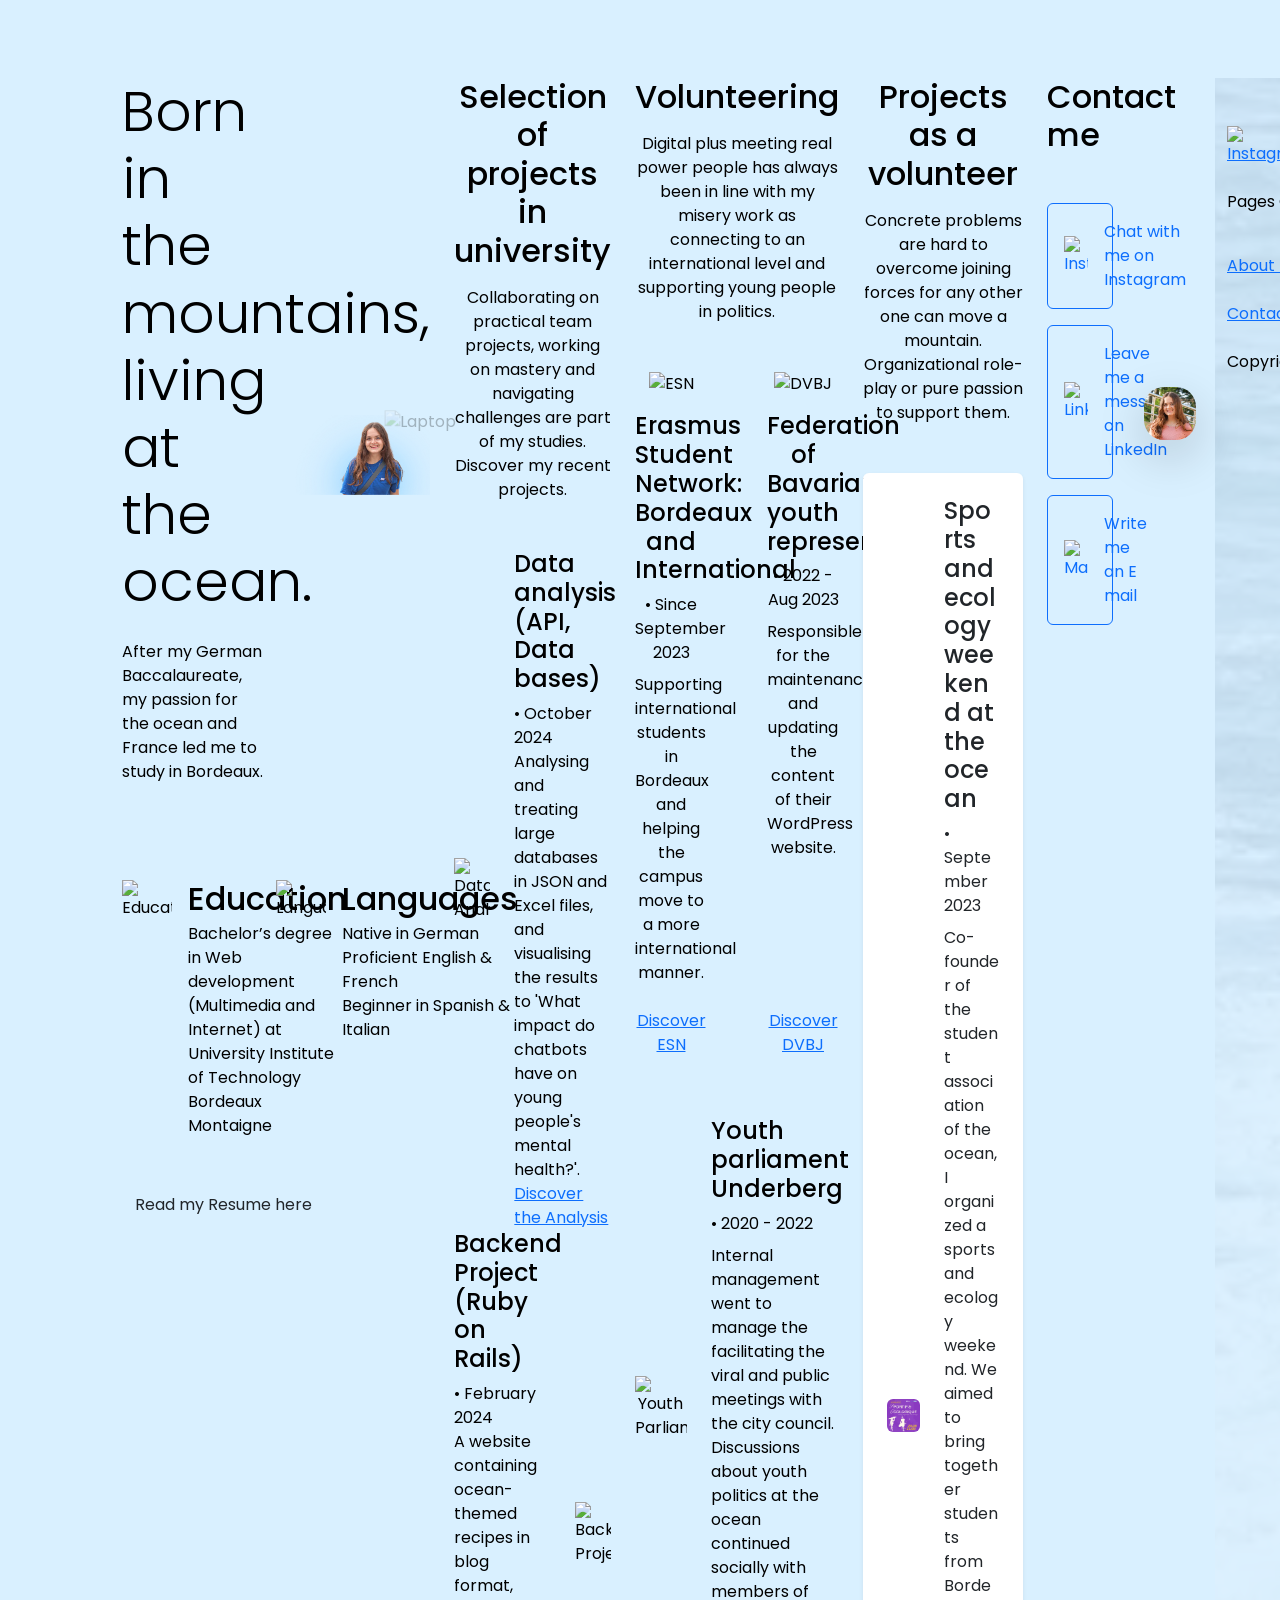
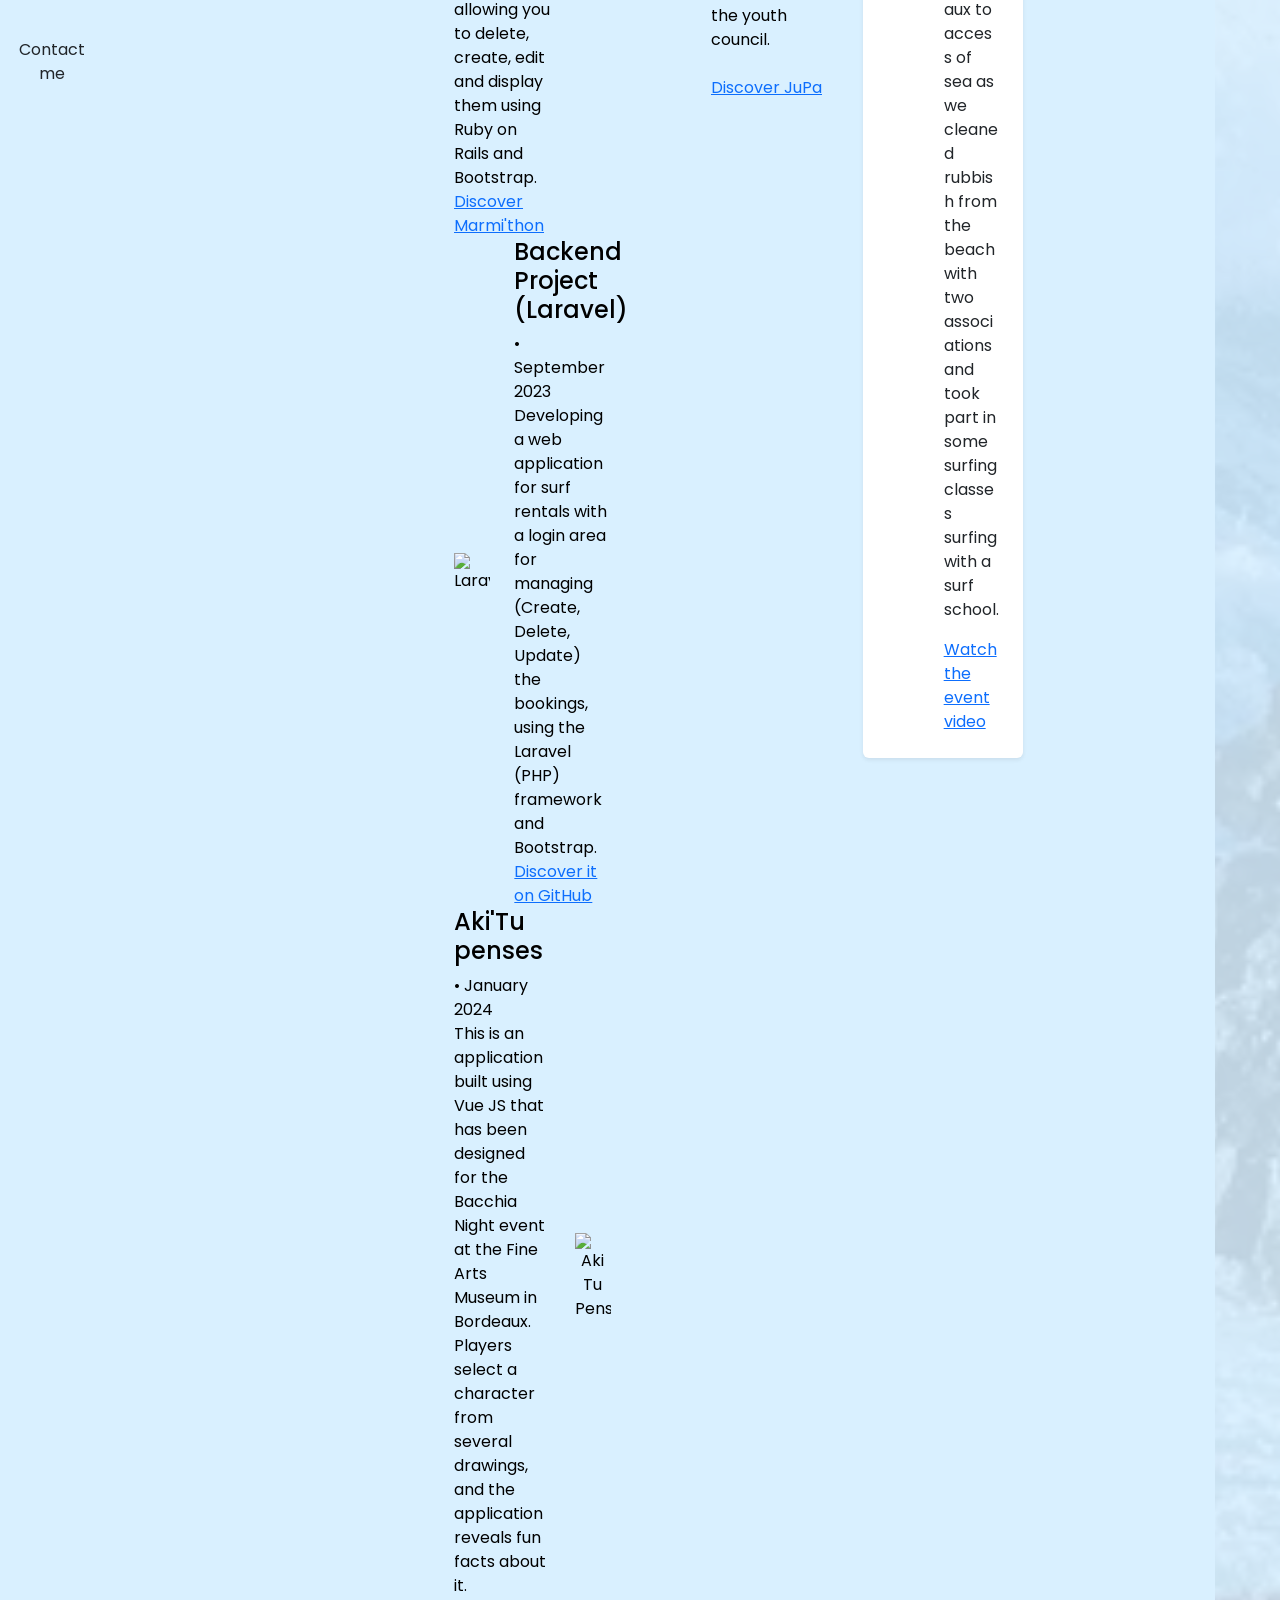
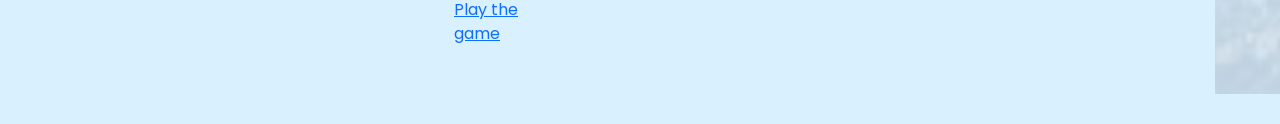
==== index.html @ 7cbd3955 "compressing images" ====
<!DOCTYPE html>
<html lang="en">

<head>
    <meta charset="UTF-8">
    <meta name="viewport" content="width=device-width, initial-scale=1.0">
    <title>Linda Elbs - Portfolio</title>
    <link href="https://fonts.googleapis.com/css2?family=Poppins:wght@300;400;500;600;700&display=swap"
        rel="stylesheet">
    <link href="https://cdn.jsdelivr.net/npm/bootstrap@5.3.3/dist/css/bootstrap.min.css" rel="stylesheet"
        integrity="sha384-QWTKZyjpPEjISv5WaRU9OFeRpok6YctnYmDr5pNlyT2bRjXh0JMhjY6hW+ALEwIH" crossorigin="anonymous">
    <link rel="stylesheet" href="style.css">
</head>

<body>
    <nav class="navbar navbar-expand-lg sticky-top">
        <div class="container navbar-framed">
            <a class="navbar-brand" href="#">
                <img src="img/logo.svg">
            </a>
            <button class="navbar-toggler" type="button" data-bs-toggle="collapse" data-bs-target="#navbarNav"
                aria-controls="navbarNav" aria-expanded="false" aria-label="Toggle navigation">
                <span class="navbar-toggler-icon"></span>
            </button>
            <div class="collapse navbar-collapse justify-content-center" id="navbarNav">
                <ul class="navbar-nav gap-4">
                    <li class="nav-item">
                        <a class="nav-link active" aria-current="page" href="#">Home</a>
                    </li>
                    <li class="nav-item">
                        <a class="nav-link" href="#about">About me</a>
                    </li>
                    <li class="nav-item">
                        <a class="nav-link" href="#projects">My Projects</a>
                    </li>
                </ul>
            </div>
            <div class="d-none d-lg-block">
                <a href="#contact" class="btn">Contact me</a>
            </div>
        </div>
    </nav>

    <main>
        <section id="about" class="hero-section py-5">
            <div class="container">
                <div class="row align-items-center">
                    <div class="col-lg-6">
                        <h1 class="display-4 mb-4">Born in the mountains,<br>living at the ocean.</h1>
                        <p class="mb-5">
                            After my German Baccalaureate, my passion for the ocean and France led me to study in Bordeaux.
                        </p>

                    </div>

                    <!-- Right Column: Images -->
                    <div class="col-lg-6 position-relative text-center">
                        <div class="image-stack mt-5 mt-lg-0">
                            <img src="img/laptop.webp" class="img-fluid position-absolute top-0 end-0 opacity-25"
                                style="z-index: -1; transform: translate(20%, -20%);" alt="Laptop">
                            <img src="img/portrait1.webp" class="img-fluid" alt="Linda Elbs">
                        </div>
                    </div>

                    <div class="row mb-5 mt-5">
                        <div class="col-md-6 mb-4 mb-md-0">
                            <div class="d-flex align-items-start gap-3">
                                <img src="img/education.svg" alt="Education" width="50">
                                <div>
                                    <h2 class="mb-1">Education</h2>
                                    <p class="mb-0">Bachelor’s degree in Web development (Multimedia and Internet)
                                        at University Institute of Technology Bordeaux Montaigne</p>
                                </div>
                            </div>
                        </div>
                        <div class="col-md-6">
                            <div class="d-flex align-items-start gap-3">
                                <img src="img/languages.svg" alt="Languages" width="50">
                                <div>
                                    <h2 class="mb-1">Languages</h2>
                                    <p class="mb-0">Native in German<br>Proficient English & French<br>Beginner in
                                        Spanish & Italian</p>
                                </div>
                            </div>
                        </div>
                        <div class="mt-5">
                            <a href="Linda Elbs Cv.pdf" class="btn">Read my Resume here</a>
                        </div>
                    </div>

                </div>
        </section>
    </main>

    <section id="projects" class="py-5">
        <div class="container">
            <div class="text-center mb-5">
                <h2 class="mb-3">Selection of projects in university</h2>
                <p class=" mx-auto" style="max-width: 700px;">
                    Collaborating on practical team projects, working on mastery and navigating challenges are part of
                    my studies. Discover my recent projects.
                </p>
            </div>

            <div class="d-flex flex-column gap-60">
                <div class="project-card">
                    <div class="row align-items-center">
                        <div class="col-md-4 text-center">
                            <img src="img/placeholder-img.svg" alt="Data Analysis" class="img-fluid">
                        </div>
                        <div class="col-md-8">
                            <div class="content-gap-30">
                                <div>
                                    <h4>Data analysis (API, Data bases)</h4>
                                    <p class="mb-0">• October 2024</p>
                                </div>
                                <p class="mb-0">
                                    Analysing and treating large databases
                                    in JSON and Excel files, and visualising the
                                    results to 'What impact do chatbots have on young people's mental health?'.
                                </p>
                                <a href="https://lindaocn.github.io/mentalhealthandai/" class="btn-link">Discover the
                                    Analysis</a>
                            </div>
                        </div>
                    </div>
                </div>

                <div class="project-card">
                    <div class="row align-items-center flex-row-reverse">
                        <div class="col-md-4 text-center">
                            <img src="img/placeholder-img.svg" alt="Backend Project" class="img-fluid">
                        </div>
                        <div class="col-md-8">
                            <div class="content-gap-30">
                                <div>
                                    <h4>Backend Project (Ruby on Rails)</h4>
                                    <p class="mb-0">• February 2024</p>
                                </div>
                                <p class="mb-0">
                                    A website containing ocean-themed recipes in blog format, allowing you to delete,
                                    create, edit and display them using Ruby on Rails and Bootstrap.
                                </p>
                                <a href="https://waveyrecipes.osc-fr1.scalingo.io/" class="btn-link">Discover
                                    Marmi'thon</a>
                            </div>
                        </div>
                    </div>
                </div>

                <div class="project-card">
                    <div class="row align-items-center">
                        <div class="col-md-4 text-center">
                            <img src="img/placeholder-img.svg" alt="Laravel" class="img-fluid">
                        </div>
                        <div class="col-md-8">
                            <div class="content-gap-30">
                                <div>
                                    <h4>Backend Project (Laravel)</h4>
                                    <p class="mb-0">• September 2023</p>
                                </div>
                                <p class="mb-0">
                                    Developing a web application for surf rentals with a login area for
                                    managing (Create, Delete, Update) the bookings, using the Laravel (PHP)
                                    framework and Bootstrap.
                                </p>
                                <a href="https://github.com/lindaocn/oceanside" class="btn-link">Discover it on
                                    GitHub</a>
                            </div>
                        </div>
                    </div>
                </div>

                <div class="project-card">
                    <div class="row align-items-center flex-row-reverse">
                        <div class="col-md-4 text-center">
                            <img src="img/aki-logo.svg" alt="Aki Tu Penses" class="img-fluid">
                        </div>
                        <div class="col-md-8">
                            <div class="content-gap-30">
                                <div>
                                    <h4>Aki'Tu penses</h4>
                                    <p class="mb-0">• January 2024</p>
                                </div>
                                <p class="mb-0">
                                    This is an application built using Vue JS that has been designed for
                                    the Bacchia Night event at the Fine Arts Museum in Bordeaux.
                                    Players select a character from several drawings, and the application
                                    reveals fun facts about it.
                                </p>
                                <a href="https://aki-tu-penses.netlify.app/" class="btn-link">Play the game</a>
                            </div>
                        </div>
                    </div>
                </div>

            </div>
        </div>
    </section>

    <section id="volunteering" class="py-5">
        <div class="container">
            <div class="text-center mb-5">
                <h2 class="mb-3">Volunteering</h2>
                <p class=" mx-auto" style="max-width: 700px;">
                    Digital plus meeting real power people has always been in line with my misery work as connecting to
                    an international level and supporting young people in politics.
                </p>
            </div>

            <div class="row" style="--bs-gutter-x: 3.75rem; --bs-gutter-y: 3.75rem;">
                <div class="col-md-6">
                    <div class="project-card h-100 text-center d-flex flex-column">
                        <img src="img/esn-logo.webp" alt="ESN" class="img-fluid mx-auto mb-3" style="max-height: 80px;">
                        <h4 class="mb-2">Erasmus Student Network: Bordeaux and International</h4>
                        <p class="  mb-2">• Since September 2023</p>
                        <p class="mb-4">Supporting international students in Bordeaux and helping the campus move to a
                            more international manner.</p>
                        <div class="mt-auto">
                            <a href="#" class="btn-link">Discover ESN</a>
                        </div>
                    </div>
                </div>

                <div class="col-md-6">
                    <div class="project-card h-100 text-center d-flex flex-column">
                        <img src="img/dvbj-logo.webp" alt="DVBJ" class="img-fluid mx-auto mb-3"
                            style="max-height: 80px;">
                        <h4 class="mb-2">Federation of Bavarian youth representatives</h4>
                        <p class="  mb-2">• 2022 - Aug 2023</p>
                        <p class="mb-4">Responsible for the maintenance and updating the content of their WordPress
                            website.</p>
                        <div class="mt-auto">
                            <a href="#" class="btn-link">Discover DVBJ</a>
                        </div>
                    </div>
                </div>

                <div class="col-12">
                    <div class="project-card">
                        <div class="row align-items-center">
                            <div class="col-md-4 text-center">
                                <img src="img/jupa-logo.webp" alt="Youth Parliament"
                                    class="img-fluid mx-auto mb-3 mb-md-0" style="max-height: 140px;">
                                <!-- Increased max-height slightly for better fit in big card -->
                            </div>
                            <div class="col-md-8">
                                <h4 class="mb-2">Youth parliament Underberg</h4>
                                <p class="  mb-2">• 2020 - 2022</p>
                                <p class="mb-4">Internal management went to manage the facilitating the viral and public
                                    meetings with the city council. Discussions about youth politics at the ocean
                                    continued
                                    socially with members of the youth council.</p>
                                <div>
                                    <a href="#" class="btn-link">Discover JuPa</a>
                                </div>
                            </div>
                        </div>
                    </div>
                </div>
            </div>
        </div>
    </section>

    <section class="py-5">
        <div class="container">
            <div class="text-center mb-5">
                <h2 class="mb-3">Projects as a volunteer</h2>
                <p class=" mx-auto" style="max-width: 700px;">
                    Concrete problems are hard to overcome joining forces for any other one can move a mountain.
                    Organizational role-play or pure passion to support them.
                </p>
            </div>

            <div class="card border-0 shadow-sm p-4 rounded-custom bg-white">
                <div class="row align-items-center">
                    <div class="col-md-5 text-center">
                        <img src="img/sportsecowe.webp" alt="Sportif & Ecologique" class="img-fluid rounded"
                            style="max-height: 300px;">
                    </div>
                    <div class="col-md-7">
                        <h4>Sports and ecology weekend at the ocean</h4>
                        <p class="  mb-2">• September 2023</p>
                        <p class="mb-3">
                            Co-founder of the student association of the ocean, I organized a sports and ecology
                            weekend. We aimed to bring together students from Bordeaux to access of sea as we cleaned
                            rubbish from the beach with two associations and took part in some surfing classes surfing
                            with a surf school.
                        </p>
                        <a href="#" class="btn-link">Watch the event video</a>
                    </div>
                </div>
            </div>
        </div>
    </section>

    <section id="contact" class="py-5">
        <div class="container">
            <h2 class="mb-5 text-center text-md-start">Contact me</h2>
            <div class="row align-items-center">
                <div class="col-md-6 mb-5 mb-md-0">
                    <div class="d-flex flex-column gap-3">
                        <a href="https://www.instagram.com/lindaelbs.wvs/"
                            class="btn btn-outline-primary btn-custom d-flex align-items-center gap-3 text-start p-3 w-100">
                            <img src="img/instagram.svg" alt="Instagram" width="24">
                            <span>Chat with me on Instagram</span>
                        </a>
                        <a href="https://www.linkedin.com/in/lindaelbs/"
                            class="btn btn-outline-primary btn-custom d-flex align-items-center gap-3 text-start p-3 w-100">
                            <img src="img/linkedin.svg" alt="LinkedIn" width="24">
                            <span>Leave me a message on LinkedIn</span>
                        </a>
                        <a href="mailto:lindaelbs@gmail.com"
                            class="btn btn-outline-primary btn-custom d-flex align-items-center gap-3 text-start p-3 w-100"> 
                            <img src="img/mail.svg" alt="Mail" width="24">
                            <span>Write me an E mail</span>
                        </a>
                    </div>
                </div>
                <div class="col-md-6 text-center">
                    <img src="img/portrait2.webp" alt="Linda Elbs" class="img-fluid shadow-lg"
                        style="border-radius: 20px; max-width: 80%;">
                </div>
            </div>
        </div>
    </section>

    <footer class="pt-5 pb-3 position-relative mt-5">
        <div class="footer-bg"
            style="position: absolute; bottom: 0; left: 0; width: 100%; height: 100%; z-index: -1; overflow: hidden;">
            <img src="img/waves.webp" alt="Waves" style="width: 100%; height: 100%; object-fit: cover; opacity: 0.2;">
        </div>

        <div class="container position-relative z-1">
            <div class="row align-items-end">
                <div class="col-md-8">
                    <div class="d-flex gap-4 mb-4">
                        <a href="#"><img src="img/instagram.svg" alt="Instagram" width="30"></a>
                        <a href="#"><img src="img/linkedin.svg" alt="LinkedIn" width="30"></a>
                        <a href="#"><img src="img/mail.svg" alt="Website" width="30"></a> 
                        <a href="#"><img src="img/github.svg" alt="Github" width="30"></a>
                    </div>

                    <div class="d-flex flex-wrap gap-4 mb-4 footer-links">
                        <p>Pages Overview</p>
                        <a href="#" >Home</a>
                        <a href="#about">About me</a>
                        <a href="#projects">My projects</a>
                        <a href="#contact">Contact me</a>
                    </div>

                    <p class="  mb-0">Copyright © Linda Elbs</p>
                </div>

                <div class="col-md-4 text-end d-none d-md-block">
                    <img src="img/logo.svg" alt="Logo" style="height: 100px; opacity: 0.8;">
                </div>
            </div>
        </div>
    </footer>

    <script src="https://cdn.jsdelivr.net/npm/bootstrap@5.3.3/dist/js/bootstrap.bundle.min.js"
        integrity="sha384-YvpcrYf0tY3lHB60NNkmXc5s9fDVZLESaAA55NDzOxhy9GkcIdslK1eN7N6jIeHz"
        crossorigin="anonymous"></script>
</body>

</html>
---- style.css ----
/* Color Palette & Font */
:root {
    --white: #ffffff;
    --black: #000000;
    --dark-blue: #2167CE;
    --light-blue: #D9F0FF;
    --blue-c1-c2: #6FA2D7; /* Ein mittleres Blau für die C1/C2 Kreise */
    --font: 'Poppins', sans-serif;
    --border-radius: 10px;
}

/* Global Styles and Base Layout */
body {
    font-family: var(--font);
    line-height: 1.5;
    margin: 0;
    padding: 30px;
    background-color: var(--light-blue);
    color: var(--black);
    display: flex;
    justify-content: center;
}

.resume-container {
    width: 210mm;
    background: var(--white);
    box-shadow: 0 0 15px rgba(0, 0, 0, 0.1);
    padding: 30px;
    border-radius: var(--border-radius);
    overflow: hidden; 
}

/* HEADER BLOCK */
.header {
    background-color: var(--light-blue);
    padding: 25px 40px;
    margin-bottom: 30px;
    border-radius: var(--border-radius);
    
    /* Grid-Struktur für Links | Rechts */
    display: grid;
    grid-template-columns: 1fr 1fr;
    align-items: start;
    position: relative;
    gap: 150px; 

    /* Profilbild als zentrales Hintergrundbild */
    background-image: url('portrait.png'); 
    background-repeat: no-repeat;
    background-position: center center; 
    background-size: 57%; 
}

/* 1. Header Left (Name & Objective) */
.header-left {
    padding-right: 10px;
    position: relative;
    z-index: 1; 
}

.name {
    margin: 0;
    font-size: 2.8em;
    font-weight: 700;
    line-height: 1;
    color: var(--dark-blue);
    text-transform: uppercase;
}

.objective {
    font-size: 1.1em;
    font-weight: 300;
    margin: 10px 0 0 0;
    max-width: 100%;
}

.badge {
    display: inline-block;
    background-color: var(--dark-blue);
    color: var(--white);
    padding: 2px 8px;
    border-radius: 5px;
    font-weight: 500;
    font-size: 0.9em;
}

/* 3. Header Right (Details & Buttons) */
.header-right {
    text-align: right;
    padding-left: 10px;
    position: relative;
    z-index: 1; 
}

.personal-info {
    font-size: 0.95em;
    font-weight: 500;
    color: var(--dark-blue);
    margin-bottom: 10px;
}

.personal-info p {
    margin: 3px 0;
}

.contact-button {
    display: block;
    background-color: var(--white);
    color: var(--dark-blue);
    padding: 6px 12px;
    border: 2px solid var(--dark-blue);
    border-radius: var(--border-radius);
    text-decoration: none;
    font-size: 0.9em;
    font-weight: 600;
    margin-top: 8px;
    transition: background-color 0.2s;
    margin-left: auto; 
    width: fit-content;
}

.contact-button:hover {
    background-color: var(--dark-blue);
    color: var(--white);
}

/* MAIN CONTENT (TWO COLUMNS) */
.main-content {
    display: grid;
    grid-template-columns: 2fr 2fr; 
    gap: 30px;
}

/* Section Blocks (General Styling) */
.section.block {
    background-color: var(--white);
    padding: 16px 16px;
    margin-bottom: 25px;
    border-radius: var(--border-radius);
    box-shadow: 0 2px 5px rgba(0, 0, 0, 0.05);
}

.title-uppercase {
    color: var(--dark-blue);
    font-size: 1.4em;
    font-weight: 600;
    border-bottom: 2px solid var(--light-blue);
    padding-bottom: 5px;
    margin-bottom: 15px;
    text-transform: uppercase;
}

/* ITEM STYLING (EXPERIENCES / VOLUNTEERING / CONFERENCES) */
.item {
    margin-bottom: 20px;
}

.item-header {
    display: flex;
    justify-content: space-between;
    font-size: 0.9em;
    margin-bottom: 5px;
}

.date.bullet-point {
    position: relative;
    padding-left: 15px; 
    font-weight: 600;
    color: var(--dark-blue);
}

.date.bullet-point::before {
    content: '•';
    color: var(--dark-blue);
    font-weight: 900;
    position: absolute;
    left: 0;
    top: 0;
}

.location {
    color: #555;
    font-weight: 500;
}

.item .title {
    margin: 0 0 3px 0;
    font-size: 1.05em;
    font-weight: 600;
    color: var(--black);
}

.item .description {
    margin: 0;
    font-size: 0.8em;
    color: #444; 
}

/* Right Column Specific Adjustments */
.left-column,
.right-column{
    display: flex;
    flex-direction: column;
    justify-content: space-between;
}

/* LANGUAGE BADGES */
.languages-block {
    background-color: var(--white);
    border: none; 
    box-shadow: none;
    padding: 16px 0; 
}

.language-group {
    display: flex;
    flex-wrap: wrap;
    justify-content: space-between;
}

.language-badge {
    display: flex;
    align-items: center;
    background-color: var(--dark-blue);
    padding: 5px 10px;
    border-radius: 50px;
    gap: 5px;
    box-shadow: 0 2px 4px rgba(0, 0, 0, 0.1);
}

.level-circle, .lang-circle {
    width: 30px;
    height: 30px;
    border-radius: 50%;
    display: flex;
    justify-content: center;
    align-items: center;
    font-size: 0.8em;
    font-weight: 600;
}

.c2, .c1, .a2 {
    background-color: var(--blue-c1-c2); 
    color: var(--white);
}

.white-bg {
    background-color: var(--white);
    color: var(--dark-blue);
}

/* EDUCATION BLOCK (DARK BLUE BACKGROUND) */
.resume-container
    .education-block {
        background-color: var(--dark-blue);
        color: var(--white);
}

.education-block .title-uppercase {
    color: var(--white);
    border-bottom-color: rgba(255, 255, 255, 0.3);
}

.education-block .title {
    color: var(--white);
    font-weight: 500;
}

.education-block .date,
.education-block .location {
    color: var(--white);
    opacity: 0.9;
}

.education-block .description {
    color: var(--white);
    opacity: 0.8;
}

/* Links in Education Block */
.education-block a {
    color: var(--white);
    text-decoration: underline;
}

/* Print Optimization */
@media print {
    body {
        background: none;
        padding: 0;
    }
    .resume-container {
        box-shadow: none;
        width: 100%;
        border-radius: 0;
    }
    .section.block, .header, .contact-button {
        border-radius: 0;
        box-shadow: none;
        border: none !important;
    }
    .contact-button {
        background-color: var(--white) !important;
        color: var(--dark-blue) !important;
        border: 1px solid var(--dark-blue) !important;
    }
}
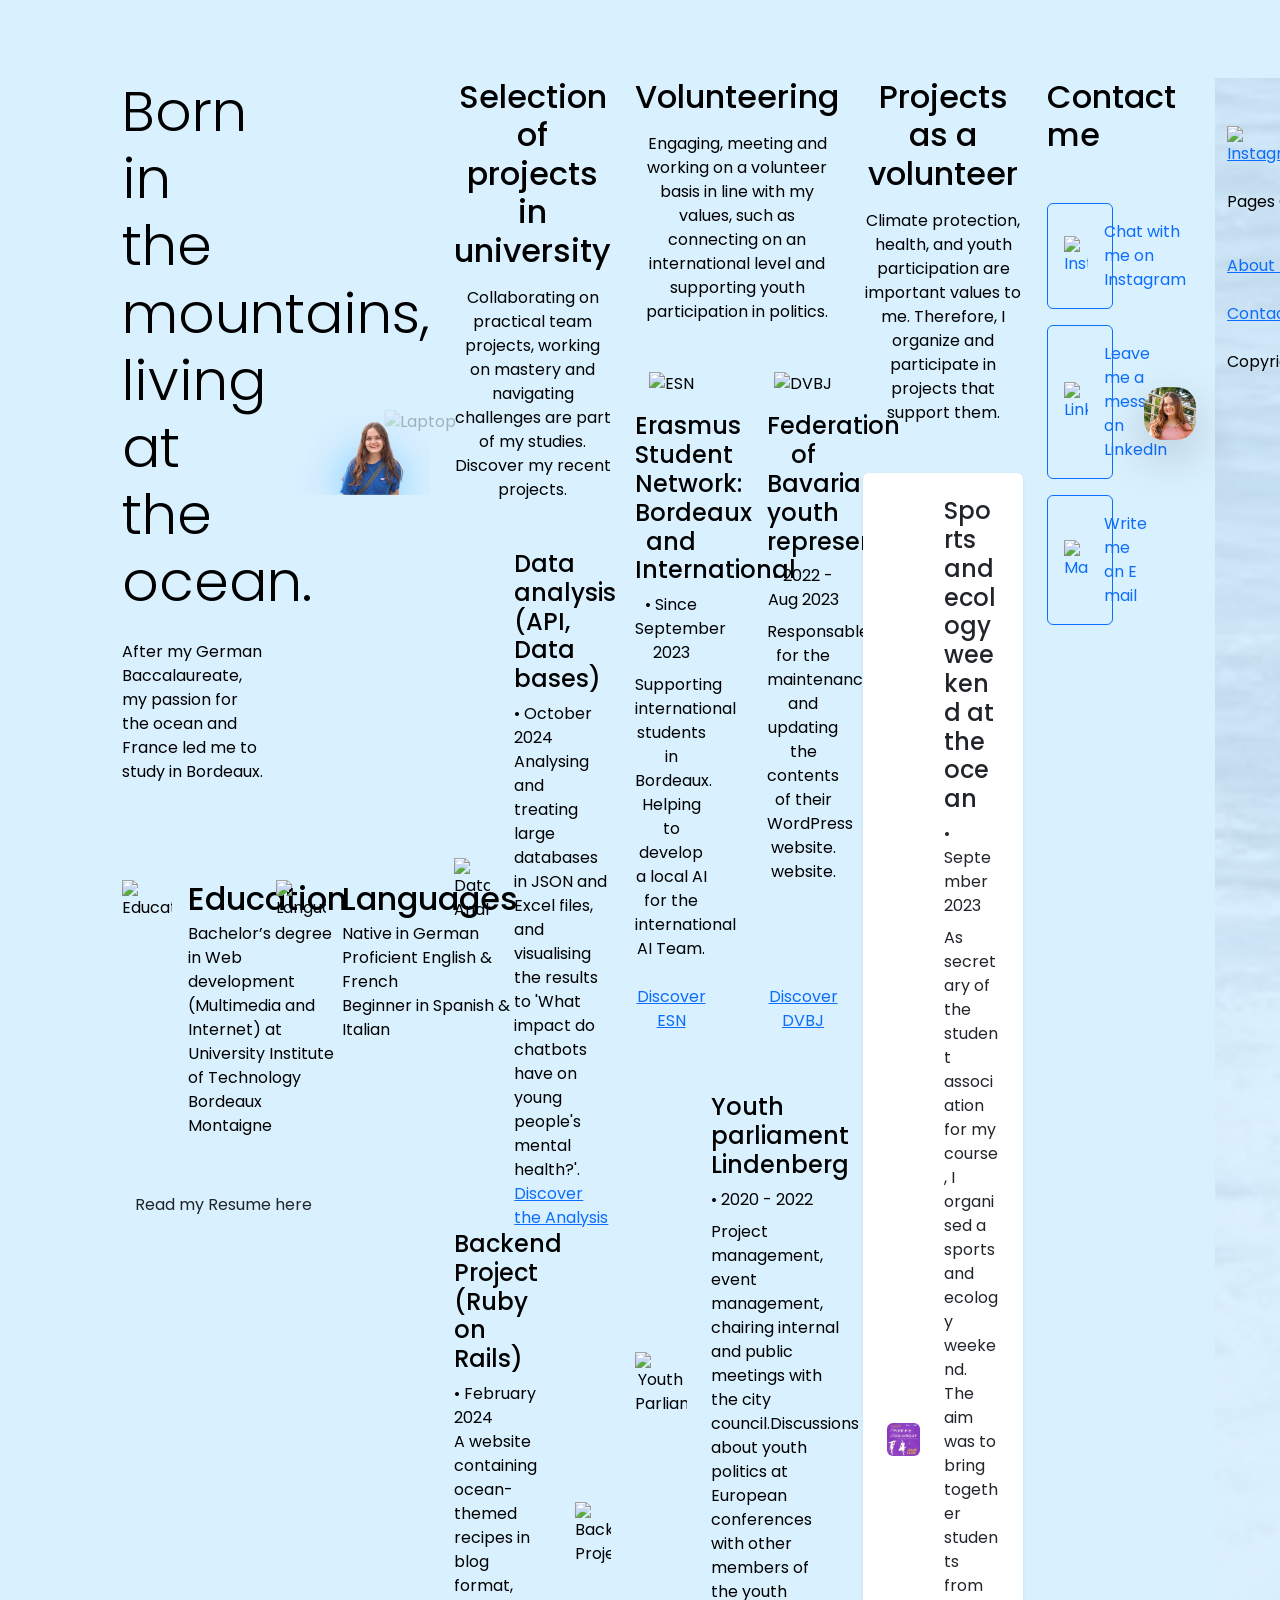
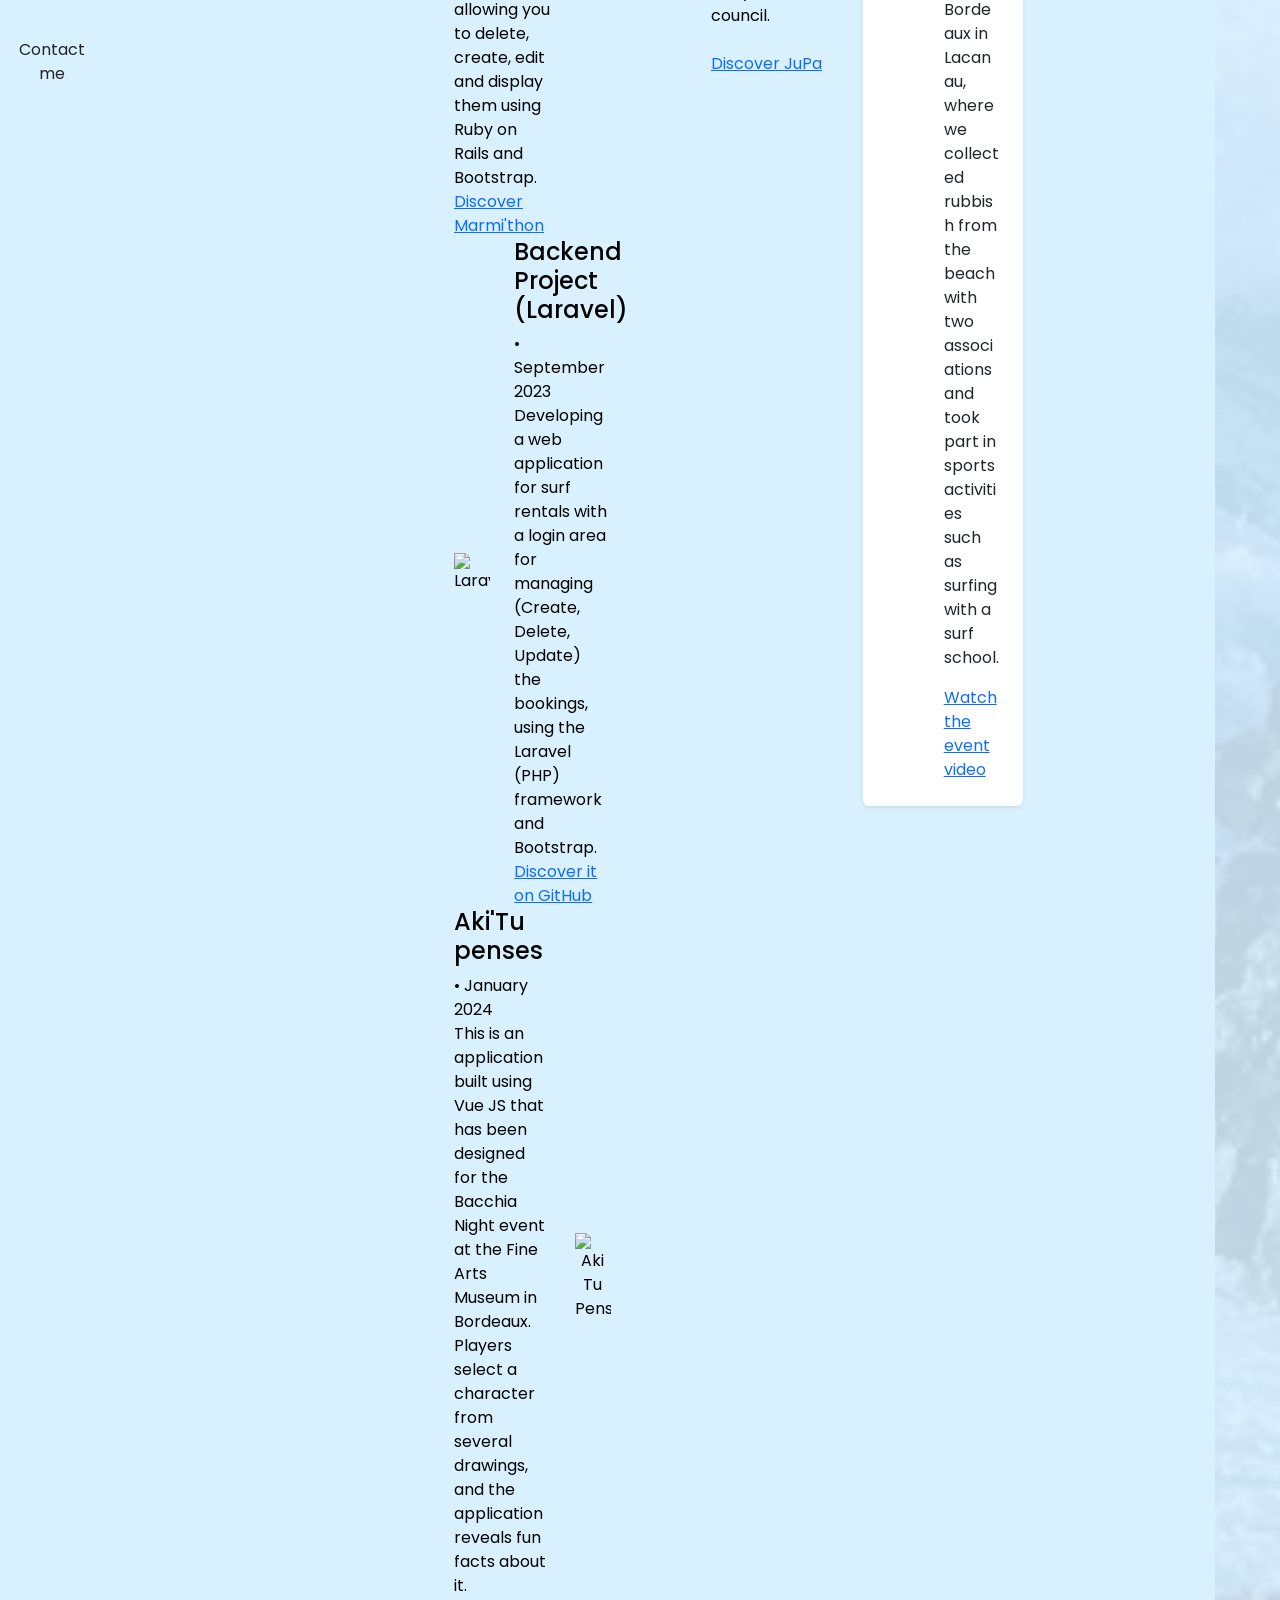
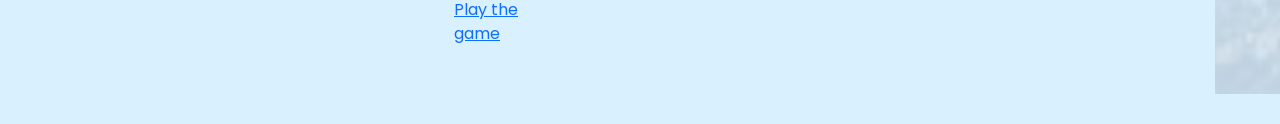
==== commit b32483e5: "update content" ====
--- a/index.html
+++ b/index.html
@@ -203,8 +203,7 @@
             <div class="text-center mb-5">
                 <h2 class="mb-3">Volunteering</h2>
                 <p class=" mx-auto" style="max-width: 700px;">
-                    Digital plus meeting real power people has always been in line with my misery work as connecting to
-                    an international level and supporting young people in politics.
+Engaging, meeting and working on a volunteer basis in line with my values, such as connecting on an international level and supporting youth participation in politics.
                 </p>
             </div>
 
@@ -214,10 +213,10 @@
                         <img src="img/esn-logo.webp" alt="ESN" class="img-fluid mx-auto mb-3" style="max-height: 80px;">
                         <h4 class="mb-2">Erasmus Student Network: Bordeaux and International</h4>
                         <p class="  mb-2">• Since September 2023</p>
-                        <p class="mb-4">Supporting international students in Bordeaux and helping the campus move to a
-                            more international manner.</p>
+                        <p class="mb-4">Supporting international students in Bordeaux.
+                            Helping to develop a local AI for the international AI Team.</p>
                         <div class="mt-auto">
-                            <a href="#" class="btn-link">Discover ESN</a>
+                            <a href="http://www.esn.org" class="btn-link">Discover ESN</a>
                         </div>
                     </div>
                 </div>
@@ -228,10 +227,10 @@
                             style="max-height: 80px;">
                         <h4 class="mb-2">Federation of Bavarian youth representatives</h4>
                         <p class="  mb-2">• 2022 - Aug 2023</p>
-                        <p class="mb-4">Responsible for the maintenance and updating the content of their WordPress
+                        <p class="mb-4">Responsable for the maintenance and updating the contents of their WordPress website.
                             website.</p>
                         <div class="mt-auto">
-                            <a href="#" class="btn-link">Discover DVBJ</a>
+                            <a href="https://dvbj.de" class="btn-link">Discover DVBJ</a>
                         </div>
                     </div>
                 </div>
@@ -241,18 +240,14 @@
                         <div class="row align-items-center">
                             <div class="col-md-4 text-center">
                                 <img src="img/jupa-logo.webp" alt="Youth Parliament"
-                                    class="img-fluid mx-auto mb-3 mb-md-0" style="max-height: 140px;">
-                                <!-- Increased max-height slightly for better fit in big card -->
-                            </div>
+                                    class="img-fluid mx-auto mb-3 mb-md-0" style="max-height: 140px;">                            </div>
                             <div class="col-md-8">
-                                <h4 class="mb-2">Youth parliament Underberg</h4>
+                                <h4 class="mb-2">Youth parliament Lindenberg</h4>
                                 <p class="  mb-2">• 2020 - 2022</p>
-                                <p class="mb-4">Internal management went to manage the facilitating the viral and public
-                                    meetings with the city council. Discussions about youth politics at the ocean
-                                    continued
-                                    socially with members of the youth council.</p>
-                                <div>
-                                    <a href="#" class="btn-link">Discover JuPa</a>
+                                <p class="mb-4">Project management, event management, chairing internal and public
+                                    meetings with the city council.Discussions about youth politics at European conferences with other members of the youth council.</p>
+                                <div>
+                                    <a href="https://www.instagram.com/jupalindenberg/?hl=de" class="btn-link">Discover JuPa</a>
                                 </div>
                             </div>
                         </div>
@@ -267,8 +262,8 @@
             <div class="text-center mb-5">
                 <h2 class="mb-3">Projects as a volunteer</h2>
                 <p class=" mx-auto" style="max-width: 700px;">
-                    Concrete problems are hard to overcome joining forces for any other one can move a mountain.
-                    Organizational role-play or pure passion to support them.
+                    Climate protection, health, and youth participation are important values to me.
+                    Therefore, I organize and participate in projects that support them.
                 </p>
             </div>
 
@@ -282,10 +277,11 @@
                         <h4>Sports and ecology weekend at the ocean</h4>
                         <p class="  mb-2">• September 2023</p>
                         <p class="mb-3">
-                            Co-founder of the student association of the ocean, I organized a sports and ecology
-                            weekend. We aimed to bring together students from Bordeaux to access of sea as we cleaned
-                            rubbish from the beach with two associations and took part in some surfing classes surfing
-                            with a surf school.
+                            As secretary of the student association for my course,
+                            I organised a sports and ecology weekend. The aim was to bring
+                            together students from Bordeaux in Lacanau, where we collected
+                            rubbish from the beach with two associations and took part in
+                            sports activities such as surfing with a surf school.
                         </p>
                         <a href="#" class="btn-link">Watch the event video</a>
                     </div>
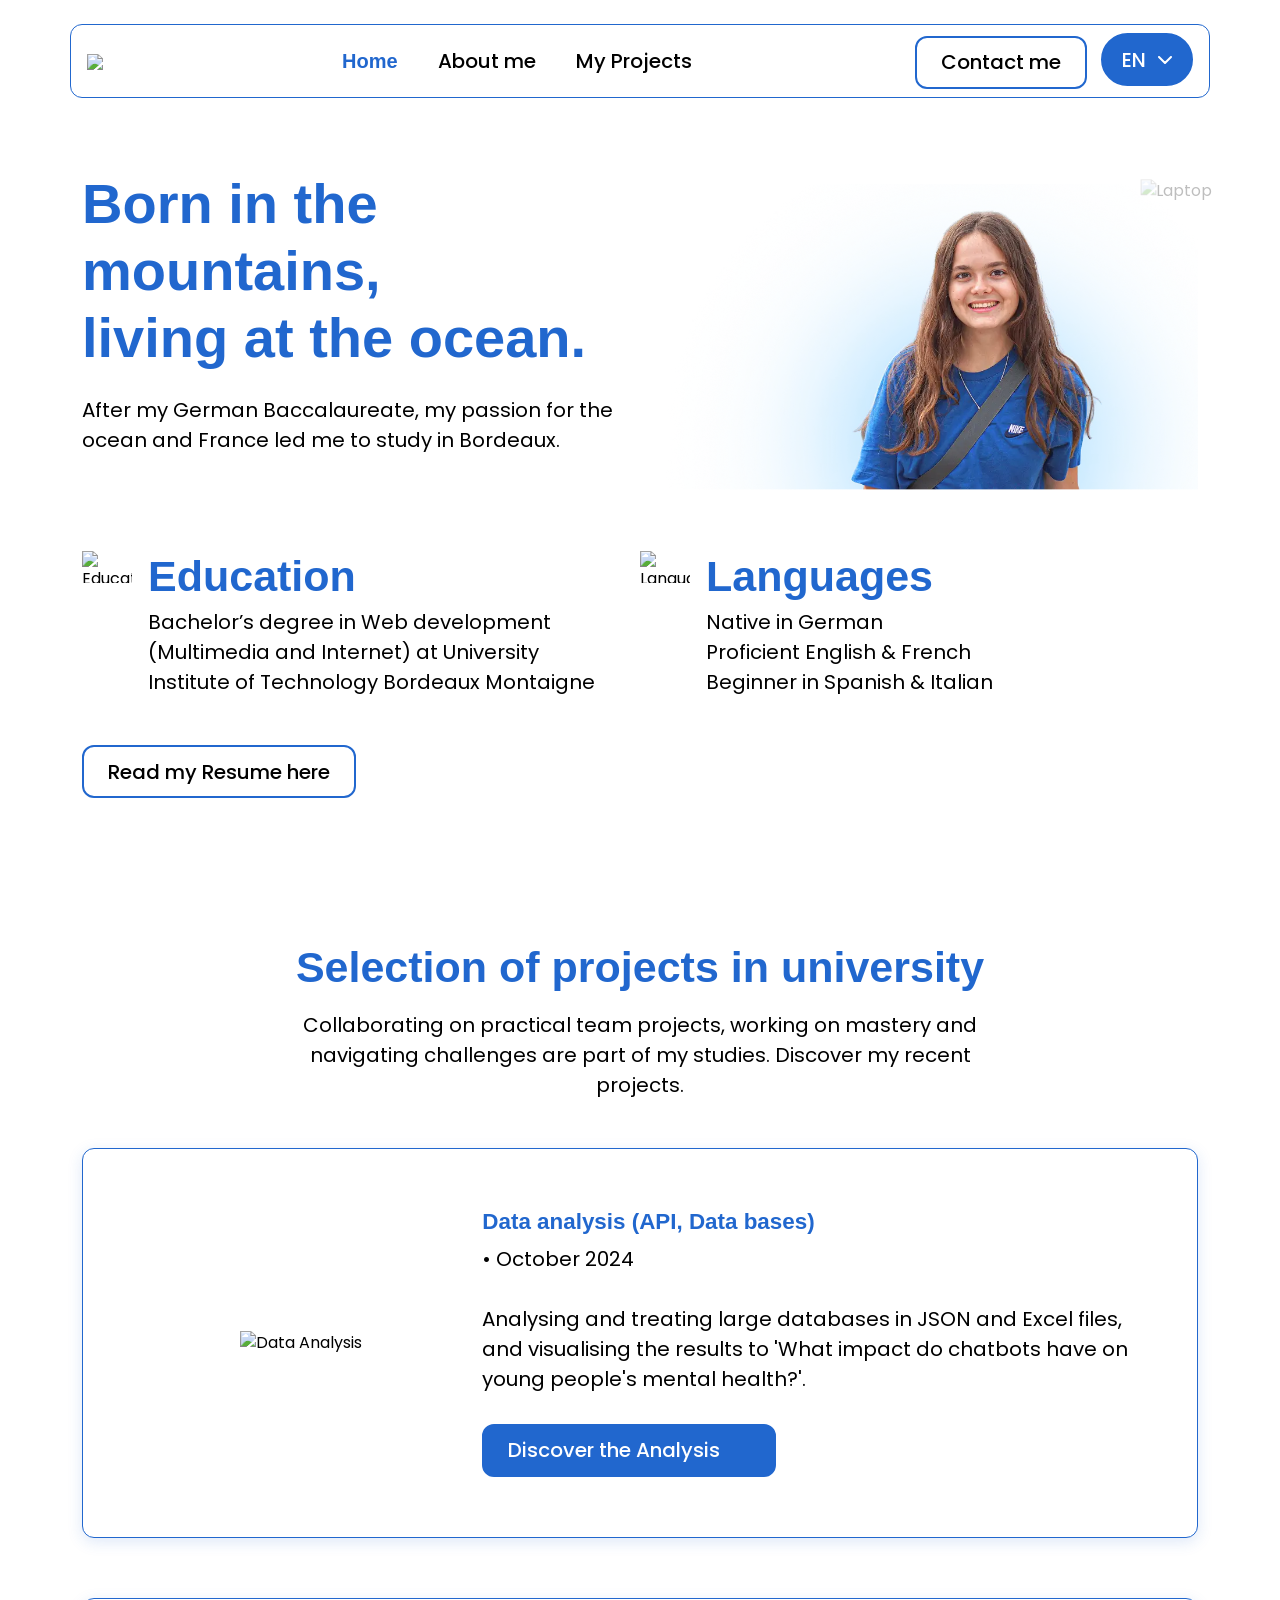
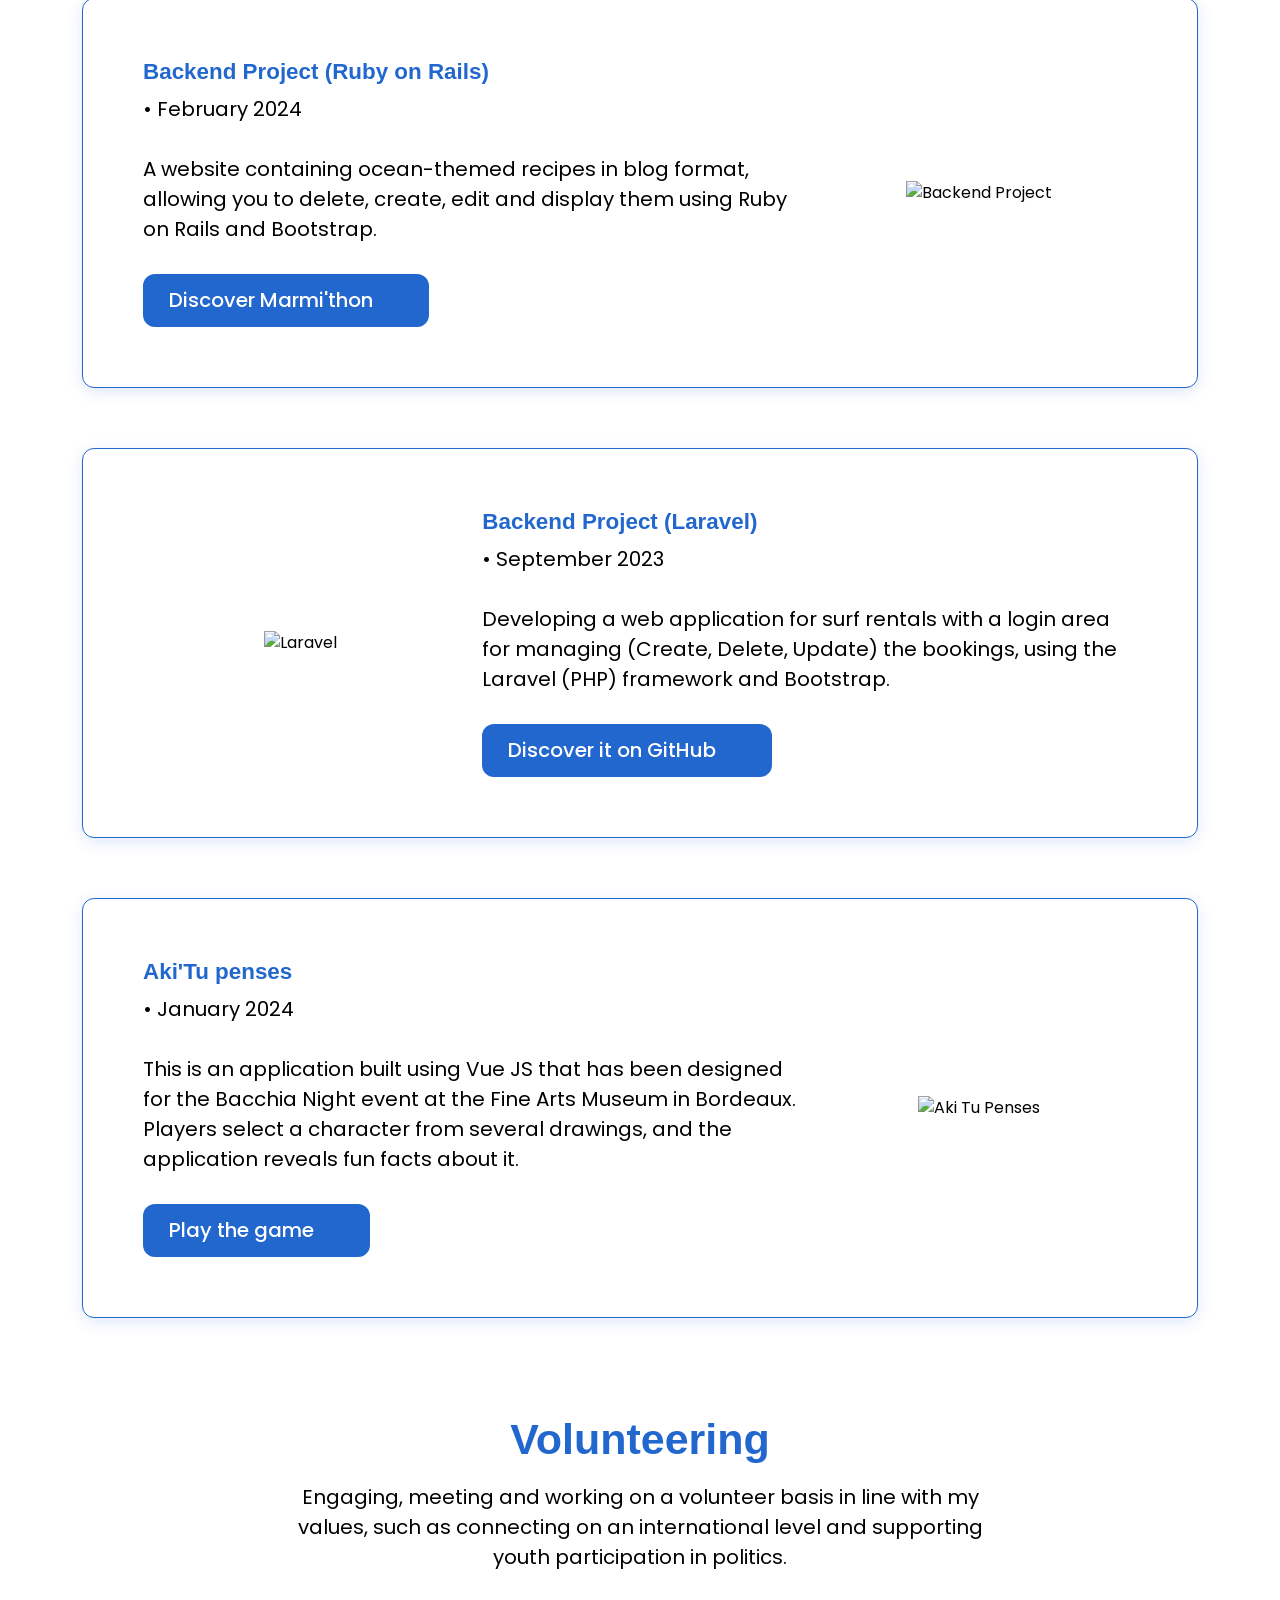
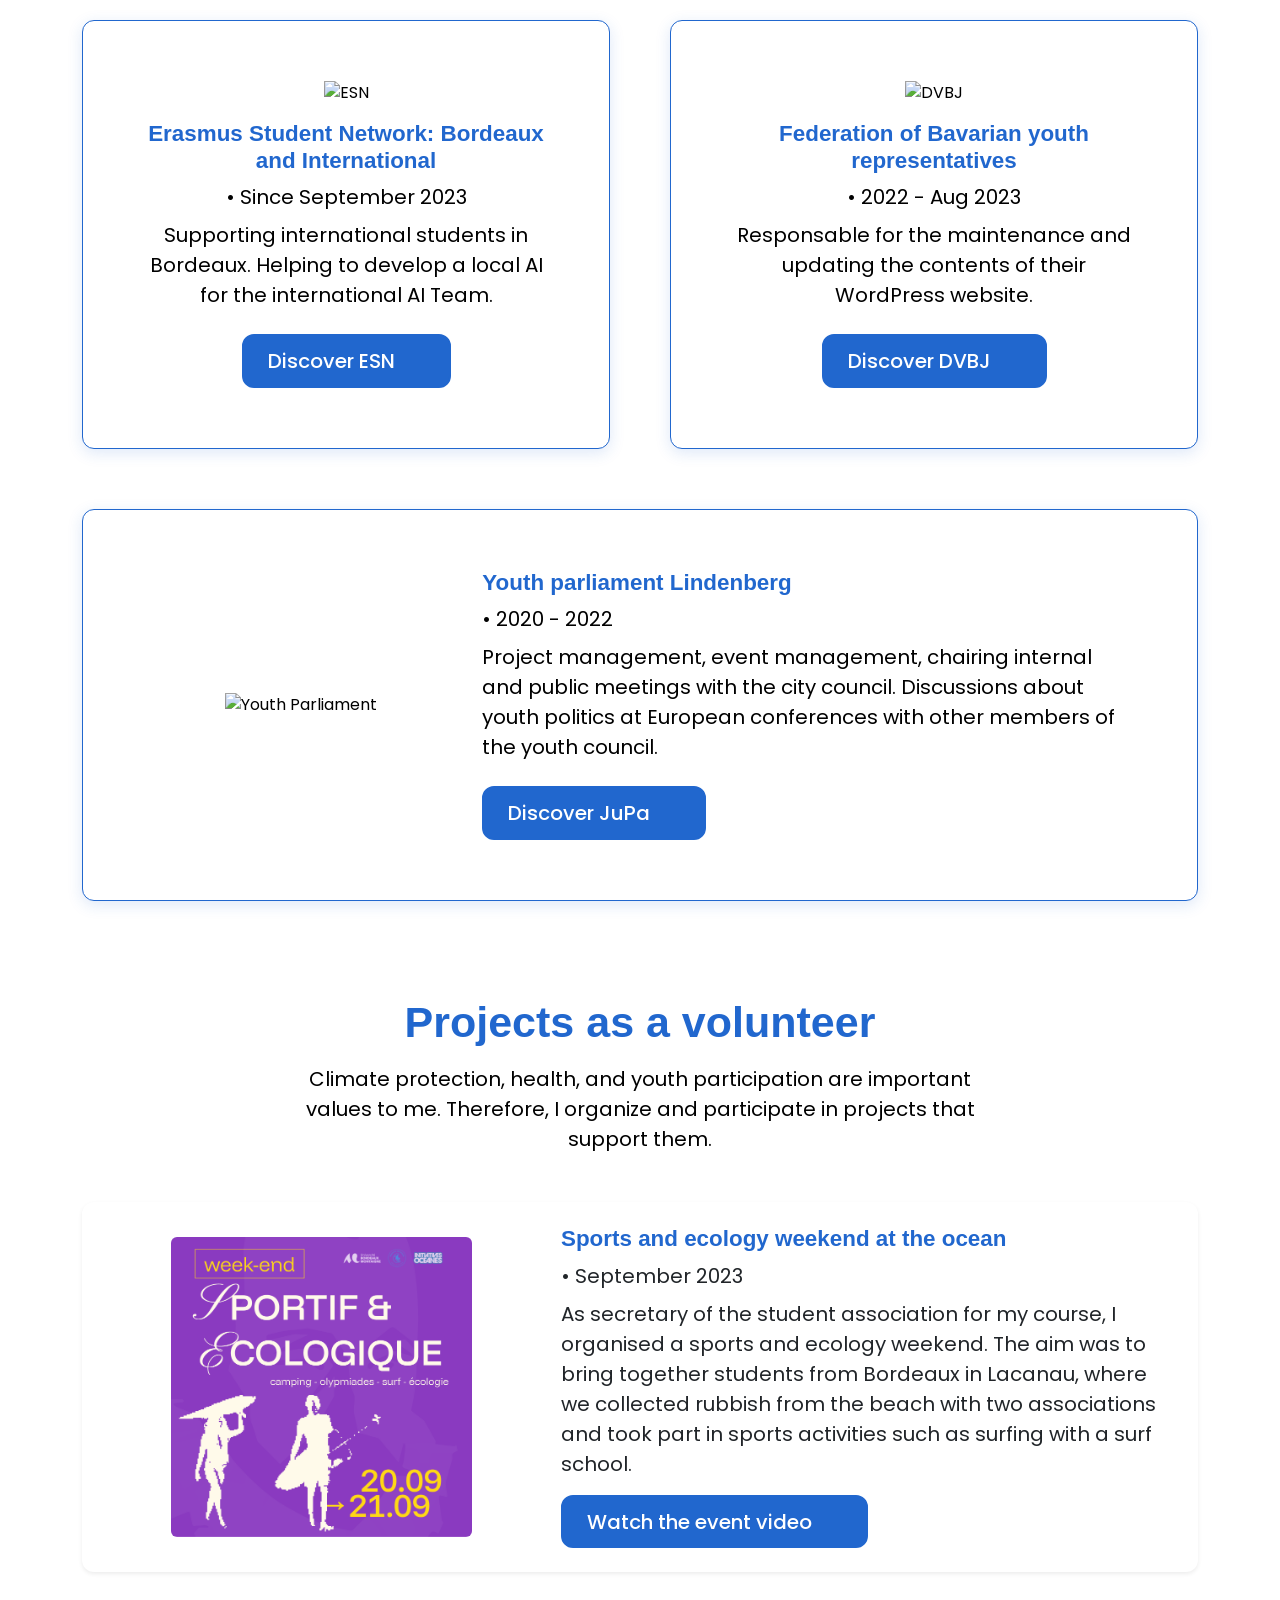
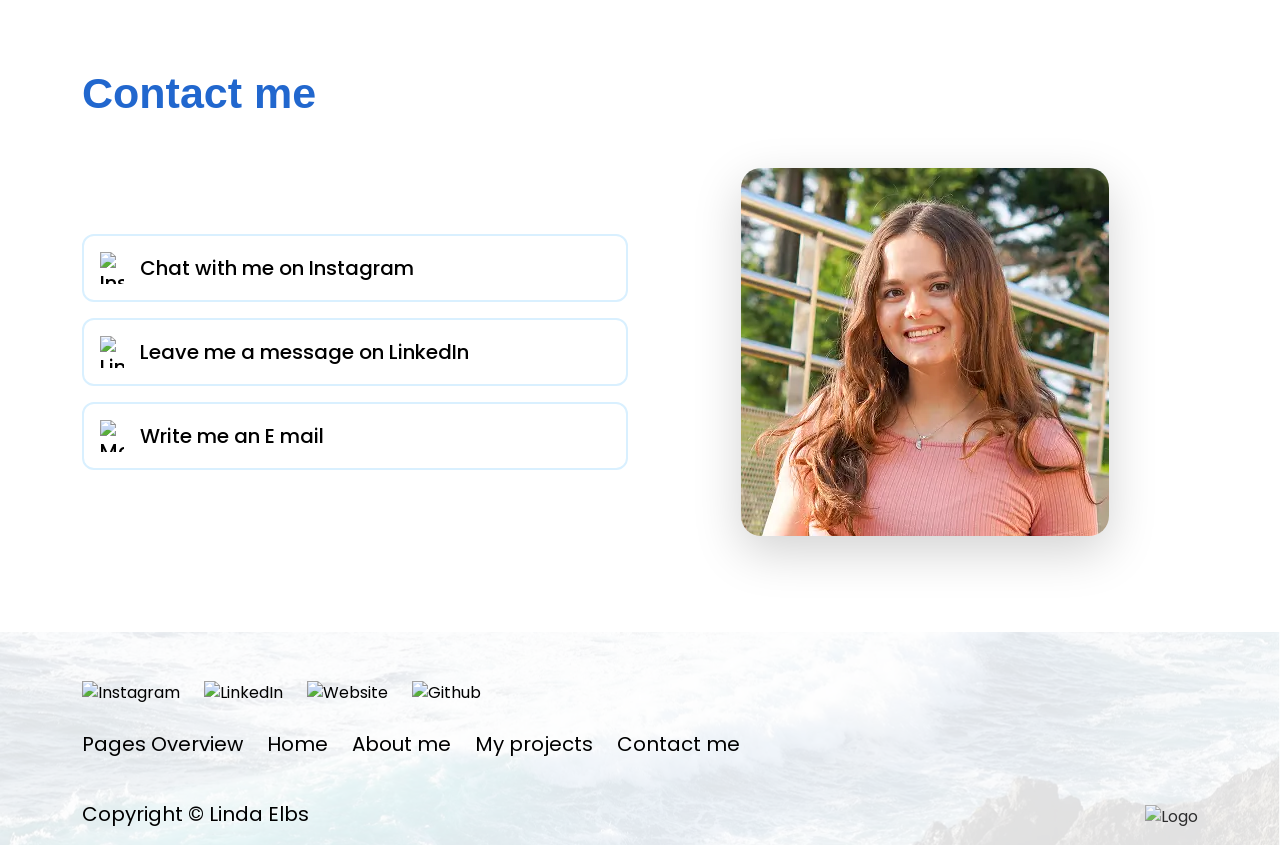
==== commit 9b6c5758: "translate buttons" ====
--- a/index.html
+++ b/index.html
@@ -25,18 +25,30 @@
             <div class="collapse navbar-collapse justify-content-center" id="navbarNav">
                 <ul class="navbar-nav gap-4">
                     <li class="nav-item">
-                        <a class="nav-link active" aria-current="page" href="#">Home</a>
+                        <a class="nav-link active" aria-current="page" href="#" data-i18n="nav-home">Home</a>
                     </li>
                     <li class="nav-item">
-                        <a class="nav-link" href="#about">About me</a>
+                        <a class="nav-link" href="#about" data-i18n="nav-about">About me</a>
                     </li>
                     <li class="nav-item">
-                        <a class="nav-link" href="#projects">My Projects</a>
+                        <a class="nav-link" href="#projects" data-i18n="nav-projects">My Projects</a>
                     </li>
                 </ul>
             </div>
-            <div class="d-none d-lg-block">
-                <a href="#contact" class="btn">Contact me</a>
+            <div class="d-none d-lg-block d-flex align-items-center gap-2">
+                <a href="#contact" class="btn" data-i18n="nav-contact">Contact me</a>
+                <div class="lang-dropdown">
+                    <button class="lang-toggle" id="langToggle" onclick="toggleLangMenu()">
+                        <span id="currentLang">DE</span>
+                        <svg class="chevron-icon" width="14" height="8" viewBox="0 0 14 8" fill="none"
+                            xmlns="http://www.w3.org/2000/svg">
+                            <path d="M13 1L7 7L1 1" stroke="currentColor" stroke-width="2" stroke-linecap="round"
+                                stroke-linejoin="round" />
+                        </svg>
+                    </button>
+                    <div class="lang-menu" id="langMenu">
+                    </div>
+                </div>
             </div>
         </div>
     </nav>
@@ -46,14 +58,14 @@
             <div class="container">
                 <div class="row align-items-center">
                     <div class="col-lg-6">
-                        <h1 class="display-4 mb-4">Born in the mountains,<br>living at the ocean.</h1>
-                        <p class="mb-5">
-                            After my German Baccalaureate, my passion for the ocean and France led me to study in Bordeaux.
+                        <h1 class="display-4 mb-4" data-i18n="hero-title">Born in the mountains,<br>living at the ocean.
+                        </h1>
+                        <p class="mb-5" data-i18n="hero-desc">
+                            After my German Baccalaureate, my passion for the ocean and France led me to study in
+                            Bordeaux.
                         </p>
 
                     </div>
-
-                    <!-- Right Column: Images -->
                     <div class="col-lg-6 position-relative text-center">
                         <div class="image-stack mt-5 mt-lg-0">
                             <img src="img/laptop.webp" class="img-fluid position-absolute top-0 end-0 opacity-25"
@@ -67,8 +79,9 @@
                             <div class="d-flex align-items-start gap-3">
                                 <img src="img/education.svg" alt="Education" width="50">
                                 <div>
-                                    <h2 class="mb-1">Education</h2>
-                                    <p class="mb-0">Bachelor’s degree in Web development (Multimedia and Internet)
+                                    <h2 class="mb-1" data-i18n="edu-title">Education</h2>
+                                    <p class="mb-0" data-i18n="edu-desc">Bachelor’s degree in Web development
+                                        (Multimedia and Internet)
                                         at University Institute of Technology Bordeaux Montaigne</p>
                                 </div>
                             </div>
@@ -77,14 +90,15 @@
                             <div class="d-flex align-items-start gap-3">
                                 <img src="img/languages.svg" alt="Languages" width="50">
                                 <div>
-                                    <h2 class="mb-1">Languages</h2>
-                                    <p class="mb-0">Native in German<br>Proficient English & French<br>Beginner in
+                                    <h2 class="mb-1" data-i18n="lang-title">Languages</h2>
+                                    <p class="mb-0" data-i18n="lang-desc">Native in German<br>Proficient English &
+                                        French<br>Beginner in
                                         Spanish & Italian</p>
                                 </div>
                             </div>
                         </div>
                         <div class="mt-5">
-                            <a href="Linda Elbs Cv.pdf" class="btn">Read my Resume here</a>
+                            <a href="Linda Elbs Cv.pdf" class="btn" data-i18n="resume-btn">Read my Resume here</a>
                         </div>
                     </div>
 
@@ -95,8 +109,8 @@
     <section id="projects" class="py-5">
         <div class="container">
             <div class="text-center mb-5">
-                <h2 class="mb-3">Selection of projects in university</h2>
-                <p class=" mx-auto" style="max-width: 700px;">
+                <h2 class="mb-3" data-i18n="projects-title">Selection of projects in university</h2>
+                <p class=" mx-auto" style="max-width: 700px;" data-i18n="projects-desc">
                     Collaborating on practical team projects, working on mastery and navigating challenges are part of
                     my studies. Discover my recent projects.
                 </p>
@@ -111,15 +125,16 @@
                         <div class="col-md-8">
                             <div class="content-gap-30">
                                 <div>
-                                    <h4>Data analysis (API, Data bases)</h4>
-                                    <p class="mb-0">• October 2024</p>
-                                </div>
-                                <p class="mb-0">
+                                    <h4 data-i18n="proj-data-title">Data analysis (API, Data bases)</h4>
+                                    <p class="mb-0" data-i18n="proj-data-date">• October 2024</p>
+                                </div>
+                                <p class="mb-0" data-i18n="proj-data-desc">
                                     Analysing and treating large databases
                                     in JSON and Excel files, and visualising the
                                     results to 'What impact do chatbots have on young people's mental health?'.
                                 </p>
-                                <a href="https://lindaocn.github.io/mentalhealthandai/" class="btn-link">Discover the
+                                <a href="https://lindaocn.github.io/mentalhealthandai/" class="btn-link"
+                                    data-i18n="proj-data-btn">Discover the
                                     Analysis</a>
                             </div>
                         </div>
@@ -134,14 +149,15 @@
                         <div class="col-md-8">
                             <div class="content-gap-30">
                                 <div>
-                                    <h4>Backend Project (Ruby on Rails)</h4>
-                                    <p class="mb-0">• February 2024</p>
-                                </div>
-                                <p class="mb-0">
+                                    <h4 data-i18n="proj-backend-title">Backend Project (Ruby on Rails)</h4>
+                                    <p class="mb-0" data-i18n="proj-backend-date">• February 2024</p>
+                                </div>
+                                <p class="mb-0" data-i18n="proj-backend-desc">
                                     A website containing ocean-themed recipes in blog format, allowing you to delete,
                                     create, edit and display them using Ruby on Rails and Bootstrap.
                                 </p>
-                                <a href="https://waveyrecipes.osc-fr1.scalingo.io/" class="btn-link">Discover
+                                <a href="https://waveyrecipes.osc-fr1.scalingo.io/" class="btn-link"
+                                    data-i18n="proj-backend-btn">Discover
                                     Marmi'thon</a>
                             </div>
                         </div>
@@ -156,15 +172,16 @@
                         <div class="col-md-8">
                             <div class="content-gap-30">
                                 <div>
-                                    <h4>Backend Project (Laravel)</h4>
-                                    <p class="mb-0">• September 2023</p>
-                                </div>
-                                <p class="mb-0">
+                                    <h4 data-i18n="proj-laravel-title">Backend Project (Laravel)</h4>
+                                    <p class="mb-0" data-i18n="proj-laravel-date">• September 2023</p>
+                                </div>
+                                <p class="mb-0" data-i18n="proj-laravel-desc">
                                     Developing a web application for surf rentals with a login area for
                                     managing (Create, Delete, Update) the bookings, using the Laravel (PHP)
                                     framework and Bootstrap.
                                 </p>
-                                <a href="https://github.com/lindaocn/oceanside" class="btn-link">Discover it on
+                                <a href="https://github.com/lindaocn/oceanside" class="btn-link"
+                                    data-i18n="proj-laravel-btn">Discover it on
                                     GitHub</a>
                             </div>
                         </div>
@@ -179,16 +196,17 @@
                         <div class="col-md-8">
                             <div class="content-gap-30">
                                 <div>
-                                    <h4>Aki'Tu penses</h4>
-                                    <p class="mb-0">• January 2024</p>
-                                </div>
-                                <p class="mb-0">
+                                    <h4 data-i18n="proj-aki-title">Aki'Tu penses</h4>
+                                    <p class="mb-0" data-i18n="proj-aki-date">• January 2024</p>
+                                </div>
+                                <p class="mb-0" data-i18n="proj-aki-desc">
                                     This is an application built using Vue JS that has been designed for
                                     the Bacchia Night event at the Fine Arts Museum in Bordeaux.
                                     Players select a character from several drawings, and the application
                                     reveals fun facts about it.
                                 </p>
-                                <a href="https://aki-tu-penses.netlify.app/" class="btn-link">Play the game</a>
+                                <a href="https://aki-tu-penses.netlify.app/" class="btn-link"
+                                    data-i18n="proj-aki-btn">Play the game</a>
                             </div>
                         </div>
                     </div>
@@ -201,9 +219,10 @@
     <section id="volunteering" class="py-5">
         <div class="container">
             <div class="text-center mb-5">
-                <h2 class="mb-3">Volunteering</h2>
-                <p class=" mx-auto" style="max-width: 700px;">
-Engaging, meeting and working on a volunteer basis in line with my values, such as connecting on an international level and supporting youth participation in politics.
+                <h2 class="mb-3" data-i18n="vol-title">Volunteering</h2>
+                <p class=" mx-auto" style="max-width: 700px;" data-i18n="vol-desc">
+                    Engaging, meeting and working on a volunteer basis in line with my values, such as connecting on an
+                    international level and supporting youth participation in politics.
                 </p>
             </div>
 
@@ -211,12 +230,13 @@
                 <div class="col-md-6">
                     <div class="project-card h-100 text-center d-flex flex-column">
                         <img src="img/esn-logo.webp" alt="ESN" class="img-fluid mx-auto mb-3" style="max-height: 80px;">
-                        <h4 class="mb-2">Erasmus Student Network: Bordeaux and International</h4>
-                        <p class="  mb-2">• Since September 2023</p>
-                        <p class="mb-4">Supporting international students in Bordeaux.
+                        <h4 class="mb-2" data-i18n="vol-esn-title">Erasmus Student Network: Bordeaux and International
+                        </h4>
+                        <p class="  mb-2" data-i18n="vol-esn-date">• Since September 2023</p>
+                        <p class="mb-4" data-i18n="vol-esn-desc">Supporting international students in Bordeaux.
                             Helping to develop a local AI for the international AI Team.</p>
                         <div class="mt-auto">
-                            <a href="http://www.esn.org" class="btn-link">Discover ESN</a>
+                            <a href="http://www.esn.org" class="btn-link" data-i18n="vol-esn-btn">Discover ESN</a>
                         </div>
                     </div>
                 </div>
@@ -225,12 +245,13 @@
                     <div class="project-card h-100 text-center d-flex flex-column">
                         <img src="img/dvbj-logo.webp" alt="DVBJ" class="img-fluid mx-auto mb-3"
                             style="max-height: 80px;">
-                        <h4 class="mb-2">Federation of Bavarian youth representatives</h4>
-                        <p class="  mb-2">• 2022 - Aug 2023</p>
-                        <p class="mb-4">Responsable for the maintenance and updating the contents of their WordPress website.
+                        <h4 class="mb-2" data-i18n="vol-dvbj-title">Federation of Bavarian youth representatives</h4>
+                        <p class="  mb-2" data-i18n="vol-dvbj-date">• 2022 - Aug 2023</p>
+                        <p class="mb-4" data-i18n="vol-dvbj-desc">Responsable for the maintenance and updating the
+                            contents of their WordPress website.
                             website.</p>
                         <div class="mt-auto">
-                            <a href="https://dvbj.de" class="btn-link">Discover DVBJ</a>
+                            <a href="https://dvbj.de" class="btn-link" data-i18n="vol-dvbj-btn">Discover DVBJ</a>
                         </div>
                     </div>
                 </div>
@@ -240,14 +261,18 @@
                         <div class="row align-items-center">
                             <div class="col-md-4 text-center">
                                 <img src="img/jupa-logo.webp" alt="Youth Parliament"
-                                    class="img-fluid mx-auto mb-3 mb-md-0" style="max-height: 140px;">                            </div>
+                                    class="img-fluid mx-auto mb-3 mb-md-0" style="max-height: 140px;">
+                            </div>
                             <div class="col-md-8">
-                                <h4 class="mb-2">Youth parliament Lindenberg</h4>
-                                <p class="  mb-2">• 2020 - 2022</p>
-                                <p class="mb-4">Project management, event management, chairing internal and public
-                                    meetings with the city council.Discussions about youth politics at European conferences with other members of the youth council.</p>
-                                <div>
-                                    <a href="https://www.instagram.com/jupalindenberg/?hl=de" class="btn-link">Discover JuPa</a>
+                                <h4 class="mb-2" data-i18n="vol-jupa-title">Youth parliament Lindenberg</h4>
+                                <p class="  mb-2" data-i18n="vol-jupa-date">• 2020 - 2022</p>
+                                <p class="mb-4" data-i18n="vol-jupa-desc">Project management, event management, chairing
+                                    internal and public
+                                    meetings with the city council.Discussions about youth politics at European
+                                    conferences with other members of the youth council.</p>
+                                <div>
+                                    <a href="https://www.instagram.com/jupalindenberg/?hl=de" class="btn-link"
+                                        data-i18n="vol-jupa-btn">Discover JuPa</a>
                                 </div>
                             </div>
                         </div>
@@ -260,8 +285,8 @@
     <section class="py-5">
         <div class="container">
             <div class="text-center mb-5">
-                <h2 class="mb-3">Projects as a volunteer</h2>
-                <p class=" mx-auto" style="max-width: 700px;">
+                <h2 class="mb-3" data-i18n="vol-proj-title">Projects as a volunteer</h2>
+                <p class=" mx-auto" style="max-width: 700px;" data-i18n="vol-proj-desc">
                     Climate protection, health, and youth participation are important values to me.
                     Therefore, I organize and participate in projects that support them.
                 </p>
@@ -274,16 +299,17 @@
                             style="max-height: 300px;">
                     </div>
                     <div class="col-md-7">
-                        <h4>Sports and ecology weekend at the ocean</h4>
-                        <p class="  mb-2">• September 2023</p>
-                        <p class="mb-3">
+                        <h4 data-i18n="vol-eco-title">Sports and ecology weekend at the ocean</h4>
+                        <p class="  mb-2" data-i18n="vol-eco-date">• September 2023</p>
+                        <p class="mb-3" data-i18n="vol-eco-desc">
                             As secretary of the student association for my course,
                             I organised a sports and ecology weekend. The aim was to bring
                             together students from Bordeaux in Lacanau, where we collected
                             rubbish from the beach with two associations and took part in
                             sports activities such as surfing with a surf school.
                         </p>
-                        <a href="#" class="btn-link">Watch the event video</a>
+                        <a href="https://www.instagram.com/p/DRe-iN0jCw-/" class="btn-link"
+                            data-i18n="vol-eco-btn">Watch the event video</a>
                     </div>
                 </div>
             </div>
@@ -292,24 +318,24 @@
 
     <section id="contact" class="py-5">
         <div class="container">
-            <h2 class="mb-5 text-center text-md-start">Contact me</h2>
+            <h2 class="mb-5 text-center text-md-start" data-i18n="contact-title">Contact me</h2>
             <div class="row align-items-center">
                 <div class="col-md-6 mb-5 mb-md-0">
                     <div class="d-flex flex-column gap-3">
                         <a href="https://www.instagram.com/lindaelbs.wvs/"
                             class="btn btn-outline-primary btn-custom d-flex align-items-center gap-3 text-start p-3 w-100">
                             <img src="img/instagram.svg" alt="Instagram" width="24">
-                            <span>Chat with me on Instagram</span>
+                            <span data-i18n="contact-insta">Chat with me on Instagram</span>
                         </a>
                         <a href="https://www.linkedin.com/in/lindaelbs/"
                             class="btn btn-outline-primary btn-custom d-flex align-items-center gap-3 text-start p-3 w-100">
                             <img src="img/linkedin.svg" alt="LinkedIn" width="24">
-                            <span>Leave me a message on LinkedIn</span>
+                            <span data-i18n="contact-linkedin">Leave me a message on LinkedIn</span>
                         </a>
                         <a href="mailto:lindaelbs@gmail.com"
-                            class="btn btn-outline-primary btn-custom d-flex align-items-center gap-3 text-start p-3 w-100"> 
+                            class="btn btn-outline-primary btn-custom d-flex align-items-center gap-3 text-start p-3 w-100">
                             <img src="img/mail.svg" alt="Mail" width="24">
-                            <span>Write me an E mail</span>
+                            <span data-i18n="contact-mail">Write me an E mail</span>
                         </a>
                     </div>
                 </div>
@@ -331,21 +357,23 @@
             <div class="row align-items-end">
                 <div class="col-md-8">
                     <div class="d-flex gap-4 mb-4">
-                        <a href="#"><img src="img/instagram.svg" alt="Instagram" width="30"></a>
-                        <a href="#"><img src="img/linkedin.svg" alt="LinkedIn" width="30"></a>
-                        <a href="#"><img src="img/mail.svg" alt="Website" width="30"></a> 
-                        <a href="#"><img src="img/github.svg" alt="Github" width="30"></a>
+                        <a href="https://www.instagram.com/lindaelbs.wvs/"><img src="img/instagram.svg" alt="Instagram"
+                                width="30"></a>
+                        <a href="https://www.linkedin.com/in/lindaelbs/"><img src="img/linkedin.svg" alt="LinkedIn"
+                                width="30"></a>
+                        <a href="mailto:lindaelbs@gmail.com"><img src="img/mail.svg" alt="Website" width="30"></a>
+                        <a href="https://github.com/lindaocn"><img src="img/github.svg" alt="Github" width="30"></a>
                     </div>
 
                     <div class="d-flex flex-wrap gap-4 mb-4 footer-links">
-                        <p>Pages Overview</p>
-                        <a href="#" >Home</a>
-                        <a href="#about">About me</a>
-                        <a href="#projects">My projects</a>
-                        <a href="#contact">Contact me</a>
-                    </div>
-
-                    <p class="  mb-0">Copyright © Linda Elbs</p>
+                        <p data-i18n="footer-overview">Pages Overview</p>
+                        <a href="#" data-i18n="footer-home">Home</a>
+                        <a href="#about" data-i18n="footer-about">About me</a>
+                        <a href="#projects" data-i18n="footer-projects">My projects</a>
+                        <a href="#contact" data-i18n="footer-contact">Contact me</a>
+                    </div>
+
+                    <p class="  mb-0" data-i18n="footer-copyright">Copyright © Linda Elbs</p>
                 </div>
 
                 <div class="col-md-4 text-end d-none d-md-block">
@@ -358,6 +386,7 @@
     <script src="https://cdn.jsdelivr.net/npm/bootstrap@5.3.3/dist/js/bootstrap.bundle.min.js"
         integrity="sha384-YvpcrYf0tY3lHB60NNkmXc5s9fDVZLESaAA55NDzOxhy9GkcIdslK1eN7N6jIeHz"
         crossorigin="anonymous"></script>
+    <script src="script.js"></script>
 </body>
 
 </html>
--- a/style.css
+++ b/style.css
@@ -1,307 +1,314 @@
-/* Color Palette & Font */
 :root {
-    --white: #ffffff;
-    --black: #000000;
-    --dark-blue: #2167CE;
-    --light-blue: #D9F0FF;
-    --blue-c1-c2: #6FA2D7; /* Ein mittleres Blau für die C1/C2 Kreise */
-    --font: 'Poppins', sans-serif;
-    --border-radius: 10px;
-}
-
-/* Global Styles and Base Layout */
+    --primary-color: #2167CE;
+    --secondary-color: #D9F0FF;
+    --text-color: #000000;
+    --bg-color: #ffffff;
+    --font-family: 'Poppins', sans-serif;
+    --border-radius: 12px;
+}
+
 body {
-    font-family: var(--font);
-    line-height: 1.5;
-    margin: 0;
-    padding: 30px;
-    background-color: var(--light-blue);
-    color: var(--black);
-    display: flex;
-    justify-content: center;
-}
-
-.resume-container {
-    width: 210mm;
-    background: var(--white);
-    box-shadow: 0 0 15px rgba(0, 0, 0, 0.1);
-    padding: 30px;
-    border-radius: var(--border-radius);
-    overflow: hidden; 
-}
-
-/* HEADER BLOCK */
-.header {
-    background-color: var(--light-blue);
-    padding: 25px 40px;
-    margin-bottom: 30px;
-    border-radius: var(--border-radius);
-    
-    /* Grid-Struktur für Links | Rechts */
-    display: grid;
-    grid-template-columns: 1fr 1fr;
-    align-items: start;
-    position: relative;
-    gap: 150px; 
-
-    /* Profilbild als zentrales Hintergrundbild */
-    background-image: url('portrait.png'); 
+    font-family: var(--font-family);
+    color: var(--text-color);
+    background-color: var(--bg-color);
+    overflow-x: hidden;
+}
+
+h1,
+h2,
+h3 {
+    font-weight: 700;
+    color: var(--primary-color);
+}
+
+a {
+    text-decoration: none;
+    color: inherit;
+}
+
+p {
+    font-size: 1.25rem;
+}
+
+h1 {
+
+    font-size: 3.375rem;
+}
+
+h2 {
+    font-size: 2.688rem;
+}
+
+h3 {
+    font-size: 2.25rem;
+}
+
+
+h4 {
+    font-size: 1.4rem;
+    font-weight: 600;
+    color: var(--primary-color);
+}
+
+.navbar {
+    padding-top: 1.5rem;
+    padding-bottom: 1.5rem;
+}
+
+.navbar-framed {
+    border: 1px solid var(--primary-color);
+    border-radius: var(--border-radius);
+    padding: 0.5rem 1rem;
+    background-color: white;
+}
+
+.nav-link {
+    font-weight: 500;
+    font-size: 1.25rem;
+    color: var(--text-color) !important;
+}
+
+.nav-link:hover,
+.nav-link.active {
+    color: var(--primary-color) !important;
+    font-weight: 600;
+}
+
+.btn {
+    border: 2px solid var(--primary-color);
+    color: var(--text-color);
+    background-color: var(--bg-color);
+    padding: 0.6rem 1.5rem;
+    border-radius: var(--border-radius);
+    font-weight: 500;
+    font-size: 1.25rem;
+    transition: all 0.3s ease;
+}
+
+.btn:hover {
+    border: 2px solid var(--primary-color);
+    background-color: var(--primary-color);
+    color: #ffffff;
+}
+
+.btn-link {
+    border: 2px solid var(--primary-color);
+    background-color: var(--primary-color);
+    color: #ffffff !important;
+    text-decoration: none !important;
+    padding: 0.6rem 1.5rem;
+    border-radius: var(--border-radius);
+    font-weight: 500;
+    font-size: 1.25rem;
+    transition: all 0.3s ease;
+    display: inline-flex;
+    align-items: center;
+    gap: 10px;
+}
+
+.btn-link:hover {
+    background-color: var(--bg-color);
+    color: var(--primary-color) !important;
+    border: 2px solid var(--primary-color);
+}
+
+.btn-link::after {
+    content: "";
+    display: inline-block;
+    width: 20px;
+    height: 20px;
+    background-image: url('img/link.svg');
+    background-size: contain;
     background-repeat: no-repeat;
-    background-position: center center; 
-    background-size: 57%; 
-}
-
-/* 1. Header Left (Name & Objective) */
-.header-left {
-    padding-right: 10px;
-    position: relative;
-    z-index: 1; 
-}
-
-.name {
-    margin: 0;
-    font-size: 2.8em;
-    font-weight: 700;
-    line-height: 1;
-    color: var(--dark-blue);
-    text-transform: uppercase;
-}
-
-.objective {
-    font-size: 1.1em;
-    font-weight: 300;
-    margin: 10px 0 0 0;
-    max-width: 100%;
-}
-
-.badge {
-    display: inline-block;
-    background-color: var(--dark-blue);
-    color: var(--white);
-    padding: 2px 8px;
-    border-radius: 5px;
-    font-weight: 500;
-    font-size: 0.9em;
-}
-
-/* 3. Header Right (Details & Buttons) */
-.header-right {
-    text-align: right;
-    padding-left: 10px;
-    position: relative;
-    z-index: 1; 
-}
-
-.personal-info {
-    font-size: 0.95em;
-    font-weight: 500;
-    color: var(--dark-blue);
-    margin-bottom: 10px;
-}
-
-.personal-info p {
-    margin: 3px 0;
-}
-
-.contact-button {
-    display: block;
-    background-color: var(--white);
-    color: var(--dark-blue);
-    padding: 6px 12px;
-    border: 2px solid var(--dark-blue);
-    border-radius: var(--border-radius);
-    text-decoration: none;
-    font-size: 0.9em;
-    font-weight: 600;
-    margin-top: 8px;
-    transition: background-color 0.2s;
-    margin-left: auto; 
-    width: fit-content;
-}
-
-.contact-button:hover {
-    background-color: var(--dark-blue);
-    color: var(--white);
-}
-
-/* MAIN CONTENT (TWO COLUMNS) */
-.main-content {
-    display: grid;
-    grid-template-columns: 2fr 2fr; 
-    gap: 30px;
-}
-
-/* Section Blocks (General Styling) */
-.section.block {
-    background-color: var(--white);
-    padding: 16px 16px;
-    margin-bottom: 25px;
-    border-radius: var(--border-radius);
-    box-shadow: 0 2px 5px rgba(0, 0, 0, 0.05);
-}
-
-.title-uppercase {
-    color: var(--dark-blue);
-    font-size: 1.4em;
-    font-weight: 600;
-    border-bottom: 2px solid var(--light-blue);
-    padding-bottom: 5px;
-    margin-bottom: 15px;
-    text-transform: uppercase;
-}
-
-/* ITEM STYLING (EXPERIENCES / VOLUNTEERING / CONFERENCES) */
-.item {
-    margin-bottom: 20px;
-}
-
-.item-header {
-    display: flex;
-    justify-content: space-between;
-    font-size: 0.9em;
-    margin-bottom: 5px;
-}
-
-.date.bullet-point {
-    position: relative;
-    padding-left: 15px; 
-    font-weight: 600;
-    color: var(--dark-blue);
-}
-
-.date.bullet-point::before {
-    content: '•';
-    color: var(--dark-blue);
-    font-weight: 900;
-    position: absolute;
-    left: 0;
-    top: 0;
-}
-
-.location {
-    color: #555;
-    font-weight: 500;
-}
-
-.item .title {
-    margin: 0 0 3px 0;
-    font-size: 1.05em;
-    font-weight: 600;
-    color: var(--black);
-}
-
-.item .description {
-    margin: 0;
-    font-size: 0.8em;
-    color: #444; 
-}
-
-/* Right Column Specific Adjustments */
-.left-column,
-.right-column{
+    background-position: center;
+    filter: brightness(0) invert(1);
+    transition: filter 0.3s ease;
+}
+
+.btn-link:hover::after {
+    filter: brightness(0);
+}
+
+
+/* Project Cards */
+.project-card {
+    border: 1px solid var(--primary-color);
+    box-shadow: 0 4px 15px rgba(33, 103, 206, 0.15);
+    padding: 3.75rem;
+    border-radius: var(--border-radius);
+    background-color: #ffffff;
+}
+
+.gap-60 {
+    gap: 3.75rem !important;
+}
+
+.content-gap-30 {
     display: flex;
     flex-direction: column;
-    justify-content: space-between;
-}
-
-/* LANGUAGE BADGES */
-.languages-block {
-    background-color: var(--white);
-    border: none; 
-    box-shadow: none;
-    padding: 16px 0; 
-}
-
-.language-group {
-    display: flex;
-    flex-wrap: wrap;
-    justify-content: space-between;
-}
-
-.language-badge {
+    gap: 1.875rem;
+    align-items: flex-start;
+}
+
+.text-primary-custom {
+    color: var(--primary-color);
+}
+
+.rounded-custom {
+    border-radius: var(--border-radius);
+}
+
+img {
+    max-width: 100%;
+    height: 2rem;
+}
+
+/* Hero Section */
+.hero-section {
+    position: relative;
+    overflow: hidden;
+}
+
+.main-portrait {
+    max-width: 80%;
+    border: 5px solid var(--bg-color);
+}
+
+.image-stack {
+    position: relative;
+    z-index: 1;
+}
+
+h1.display-4 {
+    font-weight: 700;
+    color: var(--primary-color);
+    line-height: 1.2;
+}
+
+p.lead {
+    font-size: 1.1rem;
+    font-weight: 400;
+    max-width: 90%;
+}
+
+
+.btn-outline-primary.btn-custom {
+    color: var(--text-color);
+    border: 2px solid var(--secondary-color);
+    border-color: var(--secondary-color);
+    background-color: transparent;
+    border-radius: var(--border-radius);
+    padding: 0.6rem 1.5rem;
+}
+
+.btn-outline-primary.btn-custom:hover {
+    background-color: var(--secondary-color);
+    border-color: var(--primary-color);
+    color: var(--primary-color);
+    transform: none;
+}
+
+footer {
+    background-color: transparent;
+}
+
+.footer-links a {
+    text-decoration: none;
+    font-size: 1.25rem;
+}
+
+.footer-links a:hover {
+    color: var(--primary-color) !important;
+}
+
+/* Language Dropdown */
+.lang-dropdown {
+    position: relative;
+    display: inline-block;
+    margin-left: 10px;
+    z-index: 1000;
+}
+
+.lang-toggle {
     display: flex;
     align-items: center;
-    background-color: var(--dark-blue);
-    padding: 5px 10px;
-    border-radius: 50px;
-    gap: 5px;
-    box-shadow: 0 2px 4px rgba(0, 0, 0, 0.1);
-}
-
-.level-circle, .lang-circle {
-    width: 30px;
-    height: 30px;
-    border-radius: 50%;
+    justify-content: space-between;
+    gap: 12px;
+    background-color: var(--primary-color);
+    color: white;
+    border: 2px solid var(--primary-color);
+    padding: 0.6rem 1.2rem;
+    border-radius: 2rem;
+    font-size: 1.25rem;
+    font-weight: 500;
+    cursor: pointer;
+    min-width: 5rem;
+    transition: all 0.3s ease;
+}
+
+.lang-toggle:hover {
+    background-color: var(--bg-color);
+    color: var(--primary-color);
+}
+
+.chevron-icon {
+    transition: transform 0.3s ease;
+}
+
+.lang-dropdown.open .chevron-icon {
+    transform: rotate(180deg);
+}
+
+.lang-menu {
+    position: absolute;
+    top: 100%;
+    left: 0;
+    width: 100%;
+    background-color: var(--primary-color);
+    border-radius: 0 0 1.5rem 1.5rem;
+    padding: 0.5rem;
     display: flex;
-    justify-content: center;
-    align-items: center;
-    font-size: 0.8em;
+    flex-direction: column;
+    gap: 0.5rem;
+    opacity: 0;
+    visibility: hidden;
+    transform: translateY(-10px);
+    transition: all 0.3s ease;
+    margin-top: -20px;
+    padding-top: 25px;
+    z-index: -1;
+}
+
+.lang-dropdown.open .lang-menu {
+    opacity: 1;
+    visibility: visible;
+    transform: translateY(0);
+}
+
+.lang-dropdown.open .lang-toggle {
+    border-bottom-left-radius: 0;
+    border-bottom-right-radius: 0;
+    padding-bottom: 25px;
+    z-index: 2;
+    background-color: var(--primary-color);
+    color: white;
+}
+
+.lang-option {
+    background-color: white;
+    color: var(--primary-color);
+    border: none;
+    padding: 0.3rem 0;
+    border-radius: 1.5rem;
     font-weight: 600;
-}
-
-.c2, .c1, .a2 {
-    background-color: var(--blue-c1-c2); 
-    color: var(--white);
-}
-
-.white-bg {
-    background-color: var(--white);
-    color: var(--dark-blue);
-}
-
-/* EDUCATION BLOCK (DARK BLUE BACKGROUND) */
-.resume-container
-    .education-block {
-        background-color: var(--dark-blue);
-        color: var(--white);
-}
-
-.education-block .title-uppercase {
-    color: var(--white);
-    border-bottom-color: rgba(255, 255, 255, 0.3);
-}
-
-.education-block .title {
-    color: var(--white);
-    font-weight: 500;
-}
-
-.education-block .date,
-.education-block .location {
-    color: var(--white);
-    opacity: 0.9;
-}
-
-.education-block .description {
-    color: var(--white);
-    opacity: 0.8;
-}
-
-/* Links in Education Block */
-.education-block a {
-    color: var(--white);
-    text-decoration: underline;
-}
-
-/* Print Optimization */
-@media print {
-    body {
-        background: none;
-        padding: 0;
-    }
-    .resume-container {
-        box-shadow: none;
-        width: 100%;
-        border-radius: 0;
-    }
-    .section.block, .header, .contact-button {
-        border-radius: 0;
-        box-shadow: none;
-        border: none !important;
-    }
-    .contact-button {
-        background-color: var(--white) !important;
-        color: var(--dark-blue) !important;
-        border: 1px solid var(--dark-blue) !important;
-    }
+    cursor: pointer;
+    text-align: center;
+    font-size: 1.1rem;
+    transition: background-color 0.2s ease;
+    width: 100%;
+    display: block;
+}
+
+.lang-option:hover {
+    background-color: var(--bg-color);
 }
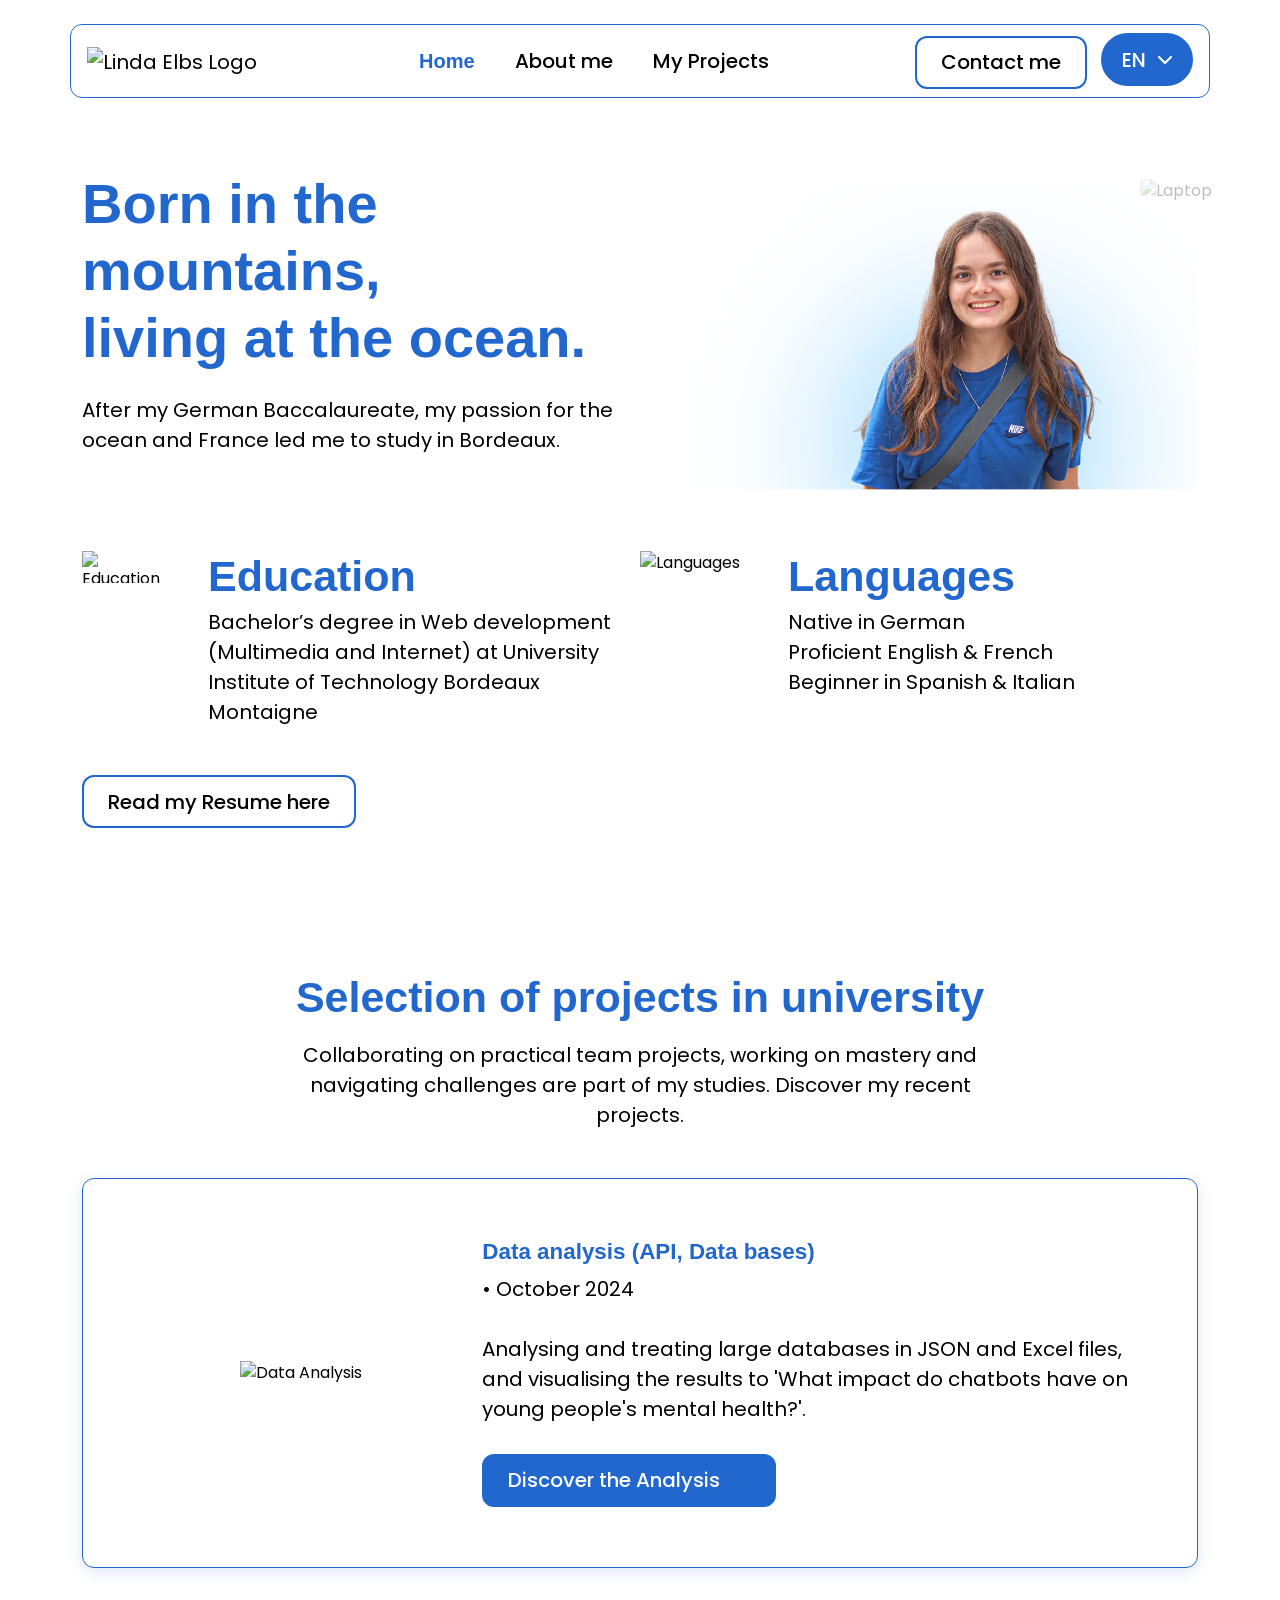
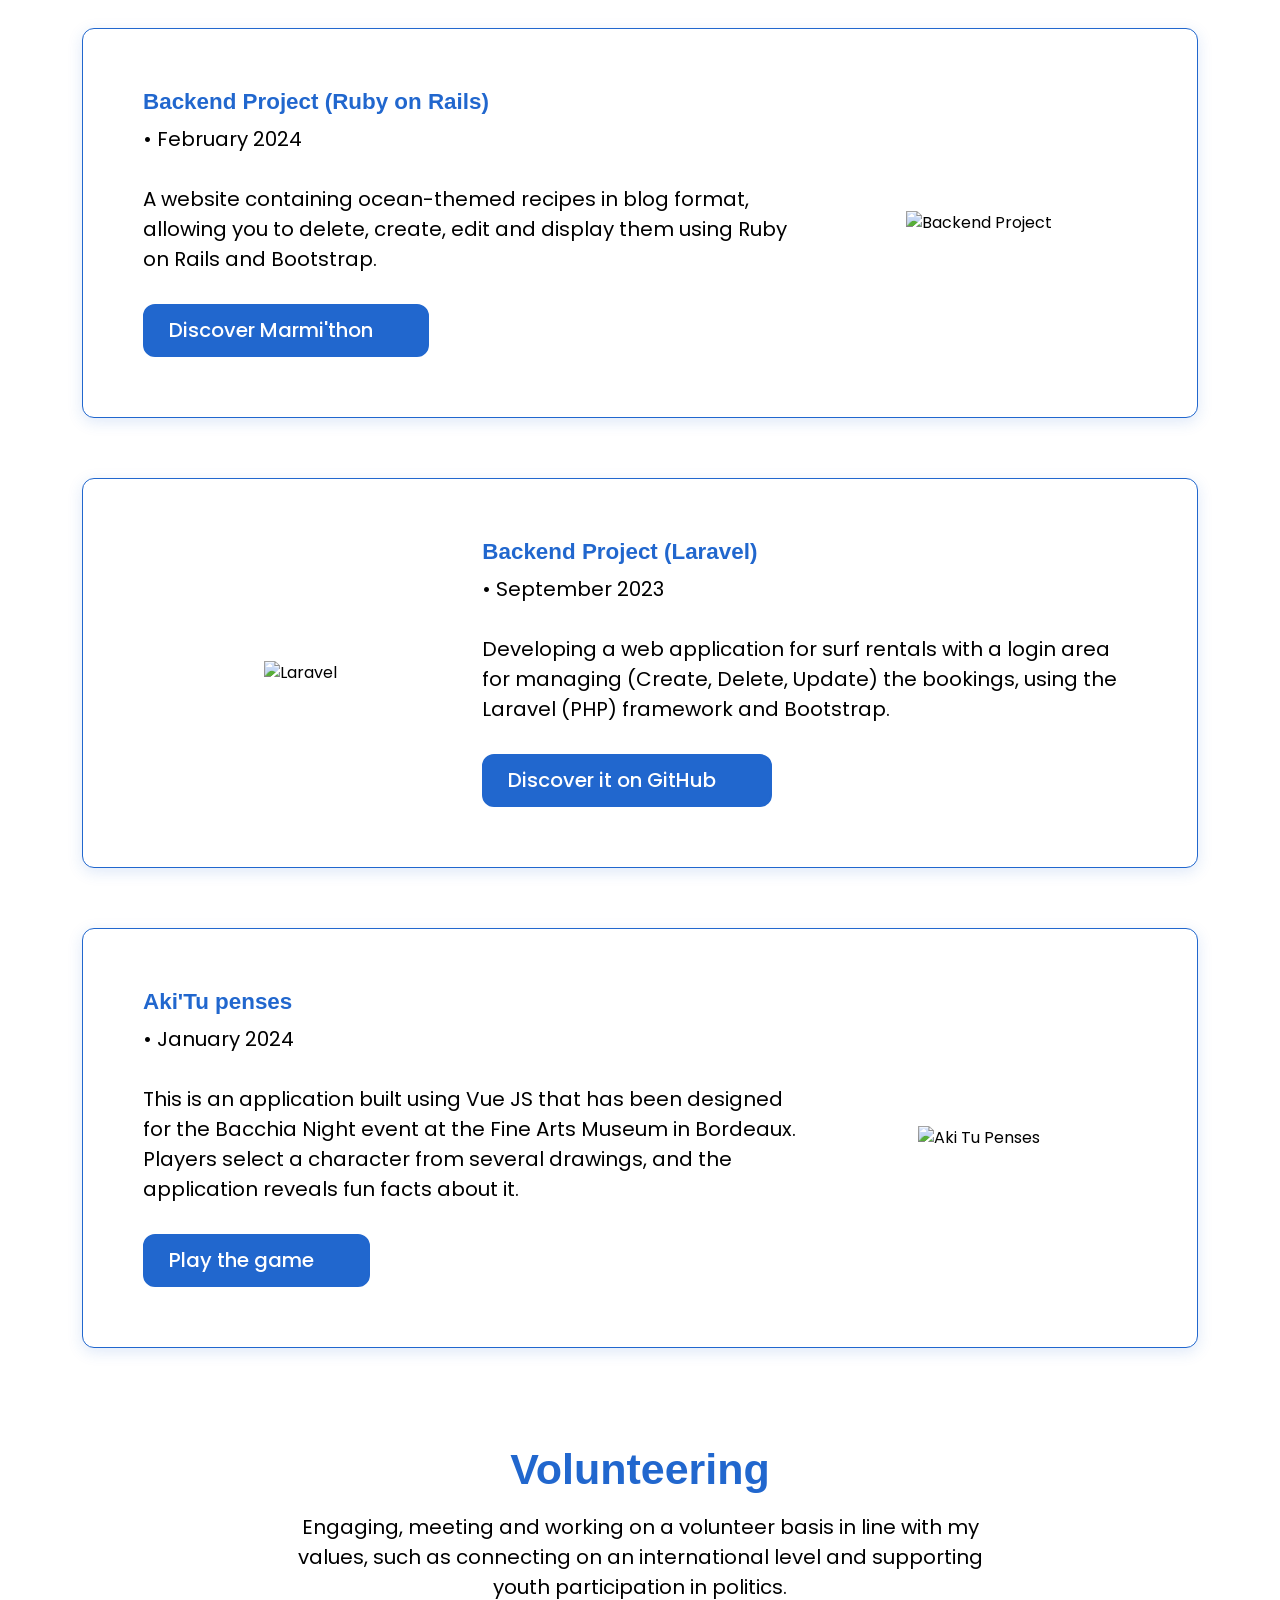
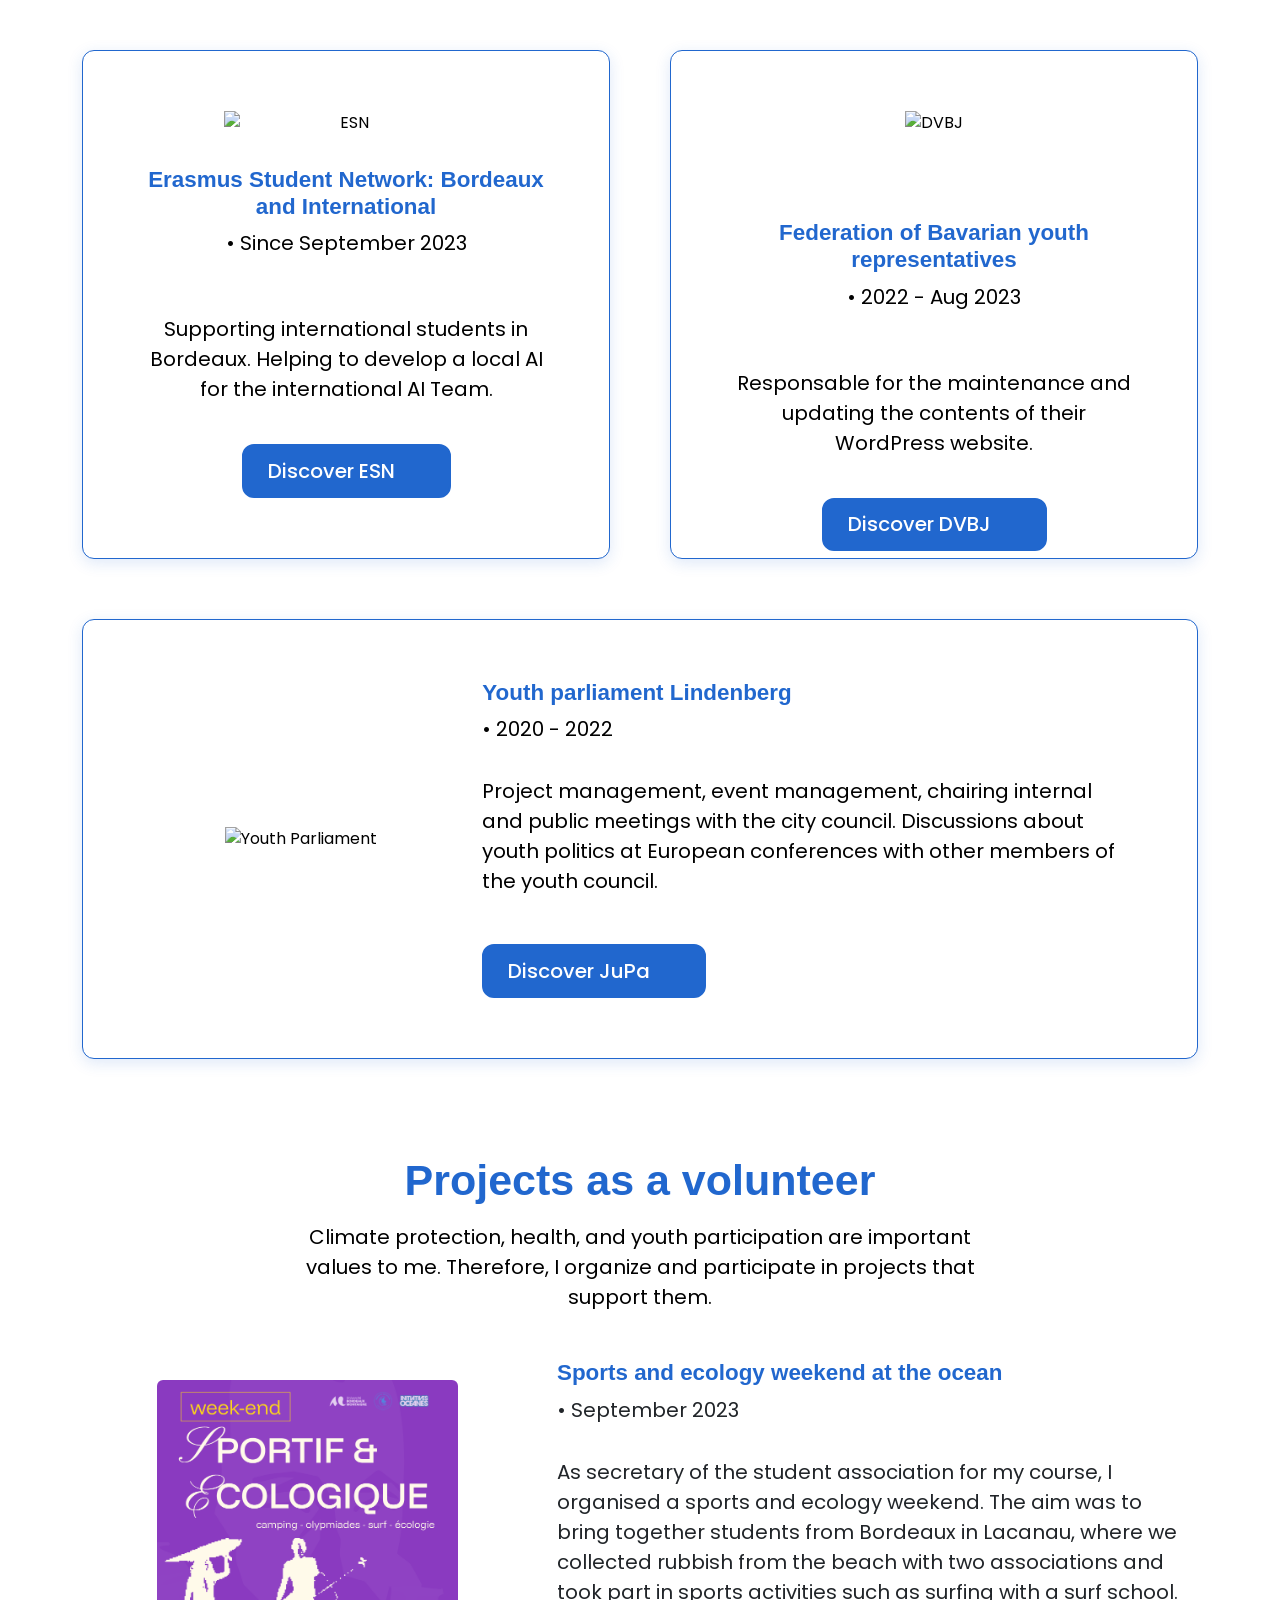
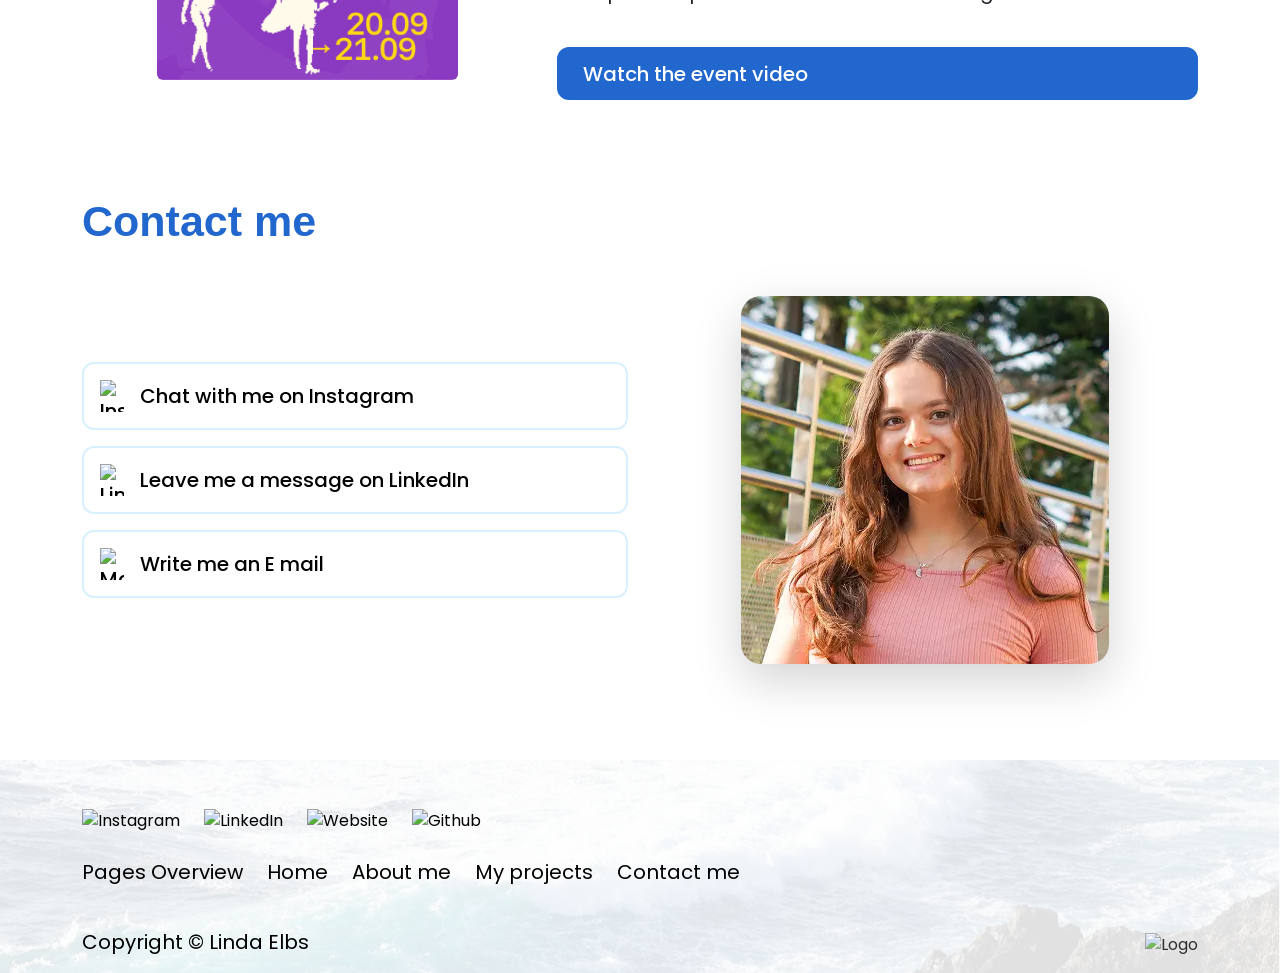
==== commit a6201502: "update errors github deployment" ====
--- a/index.html
+++ b/index.html
@@ -5,6 +5,21 @@
     <meta charset="UTF-8">
     <meta name="viewport" content="width=device-width, initial-scale=1.0">
     <title>Linda Elbs - Portfolio</title>
+    <meta name="description"
+        content="Portfolio of Linda Elbs, a Web Developer student based in Bordeaux, France. Discover my projects in Web Development, Data Analysis, and UI/UX Design.">
+    <meta name="keywords"
+        content="Linda Elbs, Portfolio, Web Development, Bordeaux, Frontend, Backend, Student, MMI, IUT Bordeaux Montaigne">
+    <meta name="author" content="Linda Elbs">
+
+    <!-- Open Graph / Facebook -->
+    <meta property="og:type" content="website">
+    <meta property="og:url" content="https://lindaelbs.com/">
+    <meta property="og:title" content="Linda Elbs - Web Developer Portfolio">
+    <meta property="og:description"
+        content="Portfolio of Linda Elbs, a Web Developer student based in Bordeaux. Discover my projects.">
+    <meta property="og:image" content="https://lindaelbs.com/img/portrait1.webp">
+
+    <link rel="icon" href="img/logo.svg" type="image/svg+xml">
     <link href="https://fonts.googleapis.com/css2?family=Poppins:wght@300;400;500;600;700&display=swap"
         rel="stylesheet">
     <link href="https://cdn.jsdelivr.net/npm/bootstrap@5.3.3/dist/css/bootstrap.min.css" rel="stylesheet"
@@ -16,7 +31,7 @@
     <nav class="navbar navbar-expand-lg sticky-top">
         <div class="container navbar-framed">
             <a class="navbar-brand" href="#">
-                <img src="img/logo.svg">
+                <img src="img/logo.svg" alt="Linda Elbs Logo">
             </a>
             <button class="navbar-toggler" type="button" data-bs-toggle="collapse" data-bs-target="#navbarNav"
                 aria-controls="navbarNav" aria-expanded="false" aria-label="Toggle navigation">
@@ -76,8 +91,8 @@
 
                     <div class="row mb-5 mt-5">
                         <div class="col-md-6 mb-4 mb-md-0">
-                            <div class="d-flex align-items-start gap-3">
-                                <img src="img/education.svg" alt="Education" width="50">
+                            <div class="d-flex align-items-start gap-5">
+                                <img src="img/education.svg" alt="Education" height="100">
                                 <div>
                                     <h2 class="mb-1" data-i18n="edu-title">Education</h2>
                                     <p class="mb-0" data-i18n="edu-desc">Bachelor’s degree in Web development
@@ -87,8 +102,8 @@
                             </div>
                         </div>
                         <div class="col-md-6">
-                            <div class="d-flex align-items-start gap-3">
-                                <img src="img/languages.svg" alt="Languages" width="50">
+                            <div class="d-flex align-items-start gap-5">
+                                <img src="img/languages.svg" alt="Languages" height="100">
                                 <div>
                                     <h2 class="mb-1" data-i18n="lang-title">Languages</h2>
                                     <p class="mb-0" data-i18n="lang-desc">Native in German<br>Proficient English &
@@ -98,7 +113,7 @@
                             </div>
                         </div>
                         <div class="mt-5">
-                            <a href="Linda Elbs Cv.pdf" class="btn" data-i18n="resume-btn">Read my Resume here</a>
+                            <a href="Linda_Elbs_CV.pdf" class="btn" data-i18n="resume-btn">Read my Resume here</a>
                         </div>
                     </div>
 
@@ -126,7 +141,7 @@
                             <div class="content-gap-30">
                                 <div>
                                     <h4 data-i18n="proj-data-title">Data analysis (API, Data bases)</h4>
-                                    <p class="mb-0" data-i18n="proj-data-date">• October 2024</p>
+                                    <p class="mb-0 date" data-i18n="proj-data-date">• October 2024</p>
                                 </div>
                                 <p class="mb-0" data-i18n="proj-data-desc">
                                     Analysing and treating large databases
@@ -150,7 +165,7 @@
                             <div class="content-gap-30">
                                 <div>
                                     <h4 data-i18n="proj-backend-title">Backend Project (Ruby on Rails)</h4>
-                                    <p class="mb-0" data-i18n="proj-backend-date">• February 2024</p>
+                                    <p class="mb-0 date" data-i18n="proj-backend-date">• February 2024</p>
                                 </div>
                                 <p class="mb-0" data-i18n="proj-backend-desc">
                                     A website containing ocean-themed recipes in blog format, allowing you to delete,
@@ -173,7 +188,7 @@
                             <div class="content-gap-30">
                                 <div>
                                     <h4 data-i18n="proj-laravel-title">Backend Project (Laravel)</h4>
-                                    <p class="mb-0" data-i18n="proj-laravel-date">• September 2023</p>
+                                    <p class="mb-0 date" data-i18n="proj-laravel-date">• September 2023</p>
                                 </div>
                                 <p class="mb-0" data-i18n="proj-laravel-desc">
                                     Developing a web application for surf rentals with a login area for
@@ -197,7 +212,7 @@
                             <div class="content-gap-30">
                                 <div>
                                     <h4 data-i18n="proj-aki-title">Aki'Tu penses</h4>
-                                    <p class="mb-0" data-i18n="proj-aki-date">• January 2024</p>
+                                    <p class="mb-0 date" data-i18n="proj-aki-date">• January 2024</p>
                                 </div>
                                 <p class="mb-0" data-i18n="proj-aki-desc">
                                     This is an application built using Vue JS that has been designed for
@@ -228,28 +243,37 @@
 
             <div class="row" style="--bs-gutter-x: 3.75rem; --bs-gutter-y: 3.75rem;">
                 <div class="col-md-6">
-                    <div class="project-card h-100 text-center d-flex flex-column">
-                        <img src="img/esn-logo.webp" alt="ESN" class="img-fluid mx-auto mb-3" style="max-height: 80px;">
-                        <h4 class="mb-2" data-i18n="vol-esn-title">Erasmus Student Network: Bordeaux and International
-                        </h4>
-                        <p class="  mb-2" data-i18n="vol-esn-date">• Since September 2023</p>
-                        <p class="mb-4" data-i18n="vol-esn-desc">Supporting international students in Bordeaux.
-                            Helping to develop a local AI for the international AI Team.</p>
-                        <div class="mt-auto">
+                    <div class="project-card h-100 text-center d-flex flex-column gap-3">
+                        <img src="img/esn-logo.webp" alt="ESN" class="img-fluid mx-auto mb-3"
+                            style="max-height: 100rem; width: 60%">
+                        <div class="d-flex justify-content-center flex-column align-items-center gap-5">
+                            <div>
+                                <h4 class="mb-2 " data-i18n="vol-esn-title">Erasmus Student Network: Bordeaux and
+                                    International</h4>
+                                <p class="mb-2 date" data-i18n="vol-esn-date">• Since September 2026</p>
+                            </div>
+                            <p class="mb-4" data-i18n="vol-esn-desc">Supporting international students in Bordeaux.
+                                Helping to develop a local AI for the international AI Team.</p>
+                        </div>
+                        <div>
                             <a href="http://www.esn.org" class="btn-link" data-i18n="vol-esn-btn">Discover ESN</a>
                         </div>
                     </div>
                 </div>
 
                 <div class="col-md-6">
-                    <div class="project-card h-100 text-center d-flex flex-column">
+                    <div class="project-card h-100 text-center d-flex flex-column gap-3">
                         <img src="img/dvbj-logo.webp" alt="DVBJ" class="img-fluid mx-auto mb-3"
-                            style="max-height: 80px;">
-                        <h4 class="mb-2" data-i18n="vol-dvbj-title">Federation of Bavarian youth representatives</h4>
-                        <p class="  mb-2" data-i18n="vol-dvbj-date">• 2022 - Aug 2023</p>
-                        <p class="mb-4" data-i18n="vol-dvbj-desc">Responsable for the maintenance and updating the
-                            contents of their WordPress website.
-                            website.</p>
+                            style="max-height: 100rem; min-height: 20%;">
+                        <div class="d-flex justify-content-center flex-column align-items-center gap-5">
+                            <div>
+                                <h4 class="mb-2 " data-i18n="vol-dvbj-title">Federation of Bavarian youth
+                                    representatives</h4>
+                                <p class="mb-2 date" data-i18n="vol-dvbj-date">• Since July 2023</p>
+                            </div>
+                            <p class="mb-4" data-i18n="vol-dvbj-desc">Responsable for the maintenance and updating the
+                                contents of their WordPress website.</p>
+                        </div>
                         <div class="mt-auto">
                             <a href="https://dvbj.de" class="btn-link" data-i18n="vol-dvbj-btn">Discover DVBJ</a>
                         </div>
@@ -261,11 +285,13 @@
                         <div class="row align-items-center">
                             <div class="col-md-4 text-center">
                                 <img src="img/jupa-logo.webp" alt="Youth Parliament"
-                                    class="img-fluid mx-auto mb-3 mb-md-0" style="max-height: 140px;">
-                            </div>
-                            <div class="col-md-8">
-                                <h4 class="mb-2" data-i18n="vol-jupa-title">Youth parliament Lindenberg</h4>
-                                <p class="  mb-2" data-i18n="vol-jupa-date">• 2020 - 2022</p>
+                                    class="img-fluid mx-auto mb-3 mb-md-0 mh-80">
+                            </div>
+                            <div class="col-md-8 h-100 text-left d-flex flex-column gap-4">
+                                <div>
+                                    <h4 class="mb-2" data-i18n="vol-jupa-title">Youth parliament Lindenberg</h4>
+                                    <p class="mb-2 date" data-i18n="vol-jupa-date">• 2020 - 2022</p>
+                                </div>
                                 <p class="mb-4" data-i18n="vol-jupa-desc">Project management, event management, chairing
                                     internal and public
                                     meetings with the city council.Discussions about youth politics at European
@@ -292,15 +318,17 @@
                 </p>
             </div>
 
-            <div class="card border-0 shadow-sm p-4 rounded-custom bg-white">
+            <div class="card border-0">
                 <div class="row align-items-center">
                     <div class="col-md-5 text-center">
                         <img src="img/sportsecowe.webp" alt="Sportif & Ecologique" class="img-fluid rounded"
                             style="max-height: 300px;">
                     </div>
-                    <div class="col-md-7">
-                        <h4 data-i18n="vol-eco-title">Sports and ecology weekend at the ocean</h4>
-                        <p class="  mb-2" data-i18n="vol-eco-date">• September 2023</p>
+                    <div class="col-md-7 d-flex flex-column gap-4">
+                        <div>
+                            <h4 data-i18n="vol-eco-title">Sports and ecology weekend at the ocean</h4>
+                            <p class="mb-2 date" data-i18n="vol-eco-date">• September 2023</p>
+                        </div>
                         <p class="mb-3" data-i18n="vol-eco-desc">
                             As secretary of the student association for my course,
                             I organised a sports and ecology weekend. The aim was to bring
@@ -373,11 +401,15 @@
                         <a href="#contact" data-i18n="footer-contact">Contact me</a>
                     </div>
 
-                    <p class="  mb-0" data-i18n="footer-copyright">Copyright © Linda Elbs</p>
+                    <a href="copyright.html">
+                        <p class="mb-0" data-i18n="footer-copyright">Copyright © Linda Elbs</p>
+                    </a>
                 </div>
 
                 <div class="col-md-4 text-end d-none d-md-block">
-                    <img src="img/logo.svg" alt="Logo" style="height: 100px; opacity: 0.8;">
+                    <a href="#">
+                        <img src="img/logo.svg" alt="Logo" style="height: 100px; opacity: 0.8;">
+                    </a>
                 </div>
             </div>
         </div>
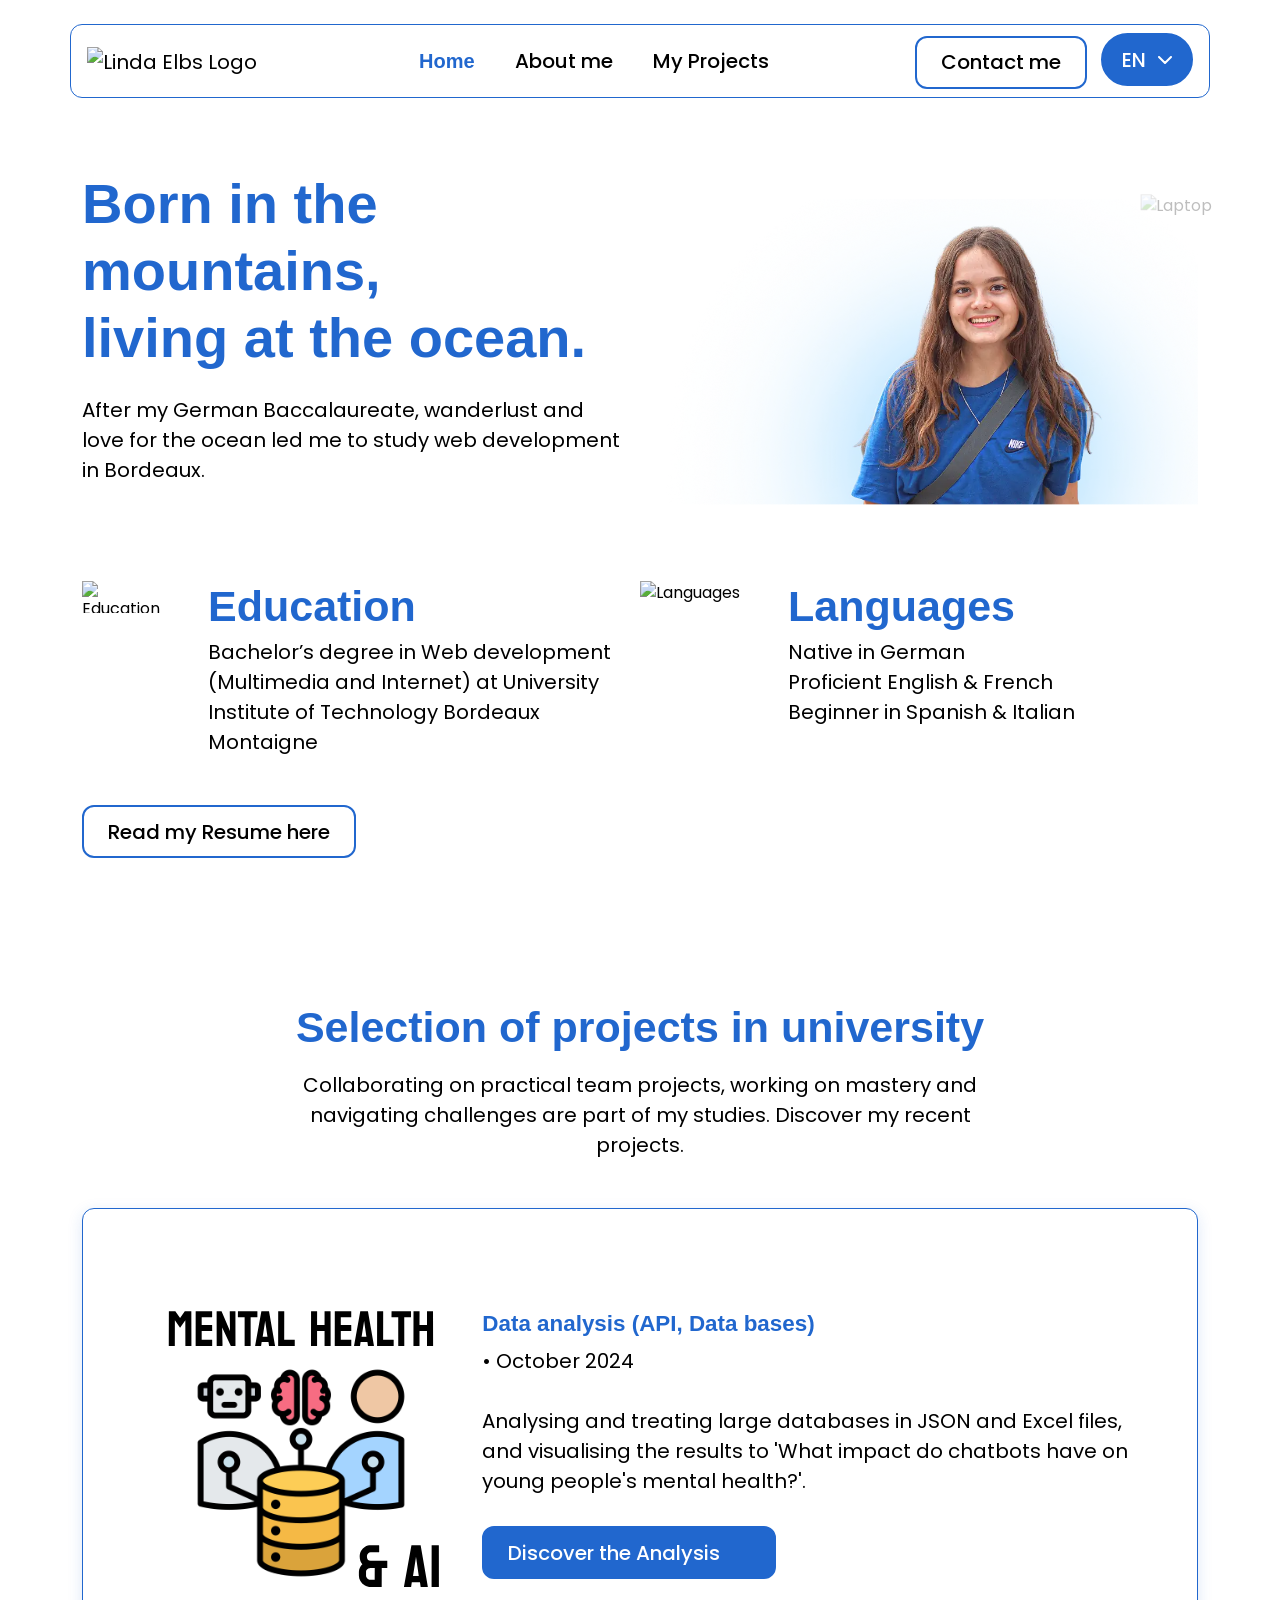
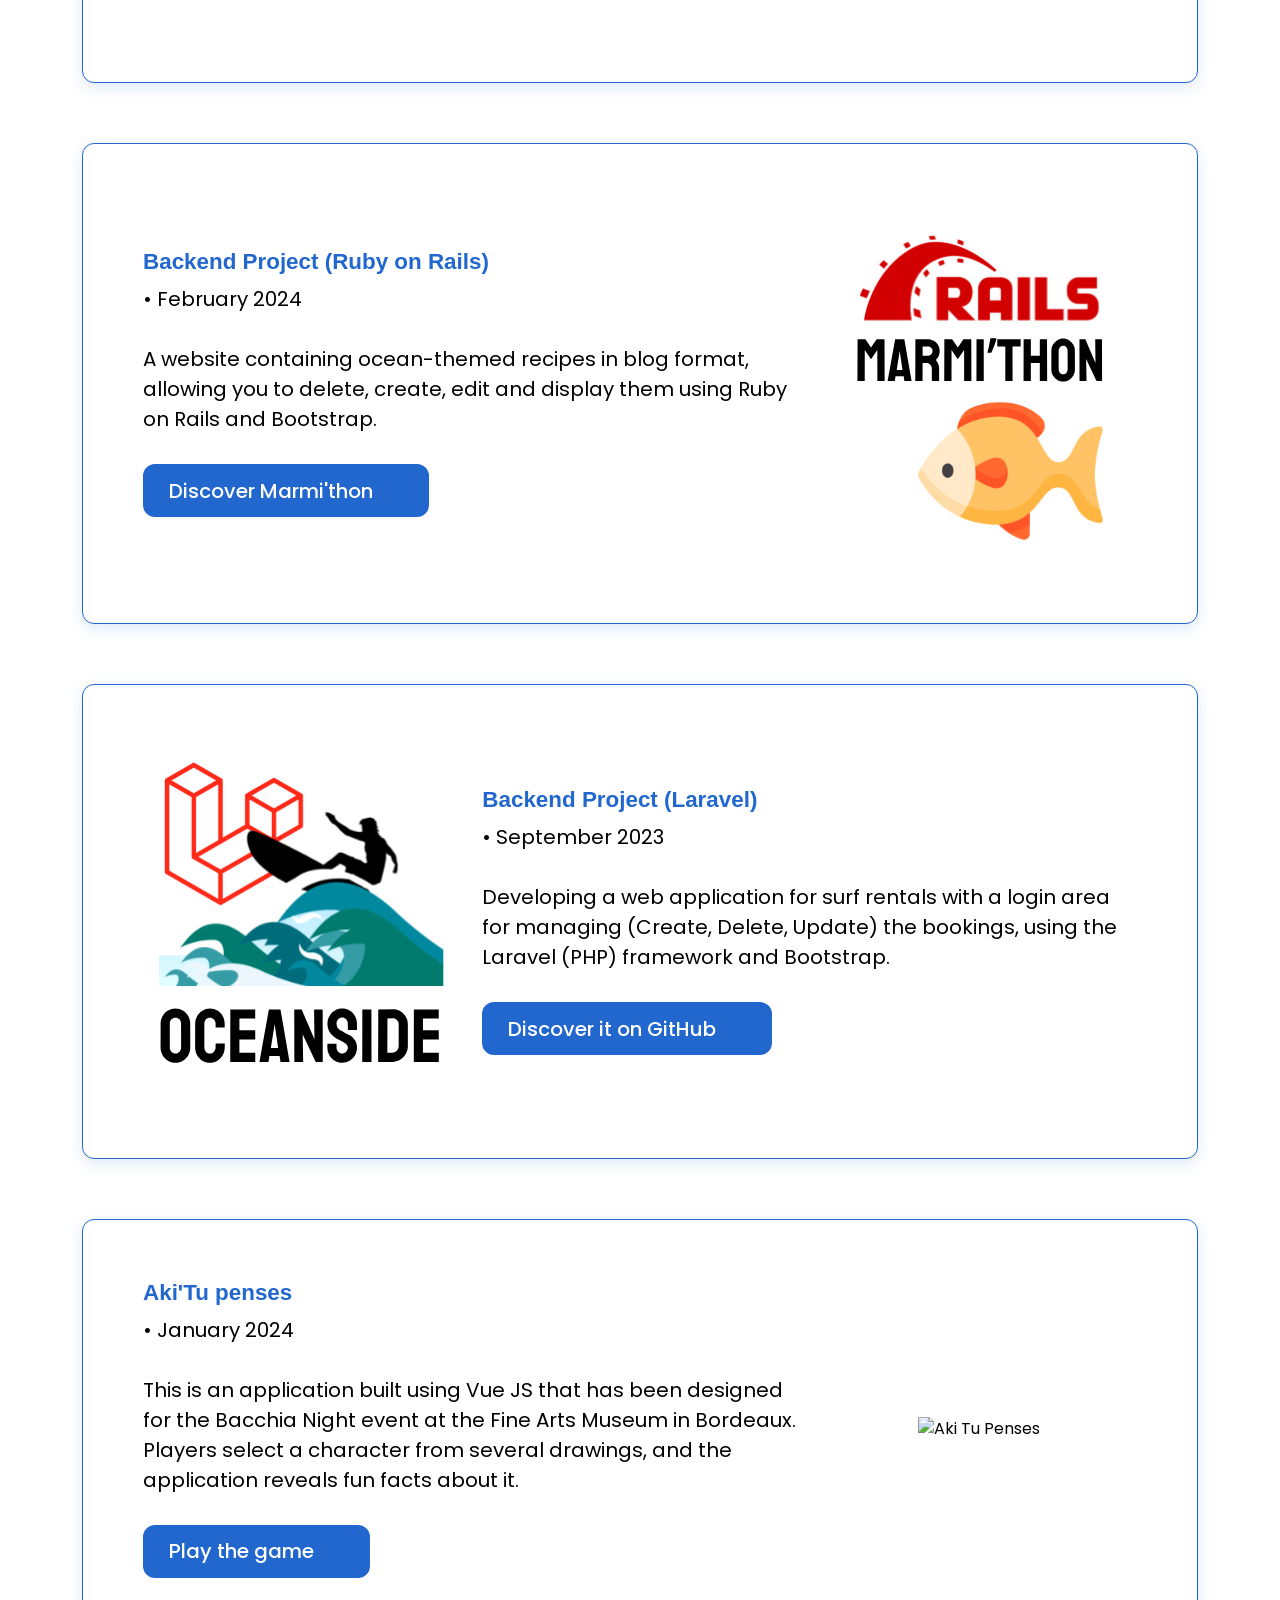
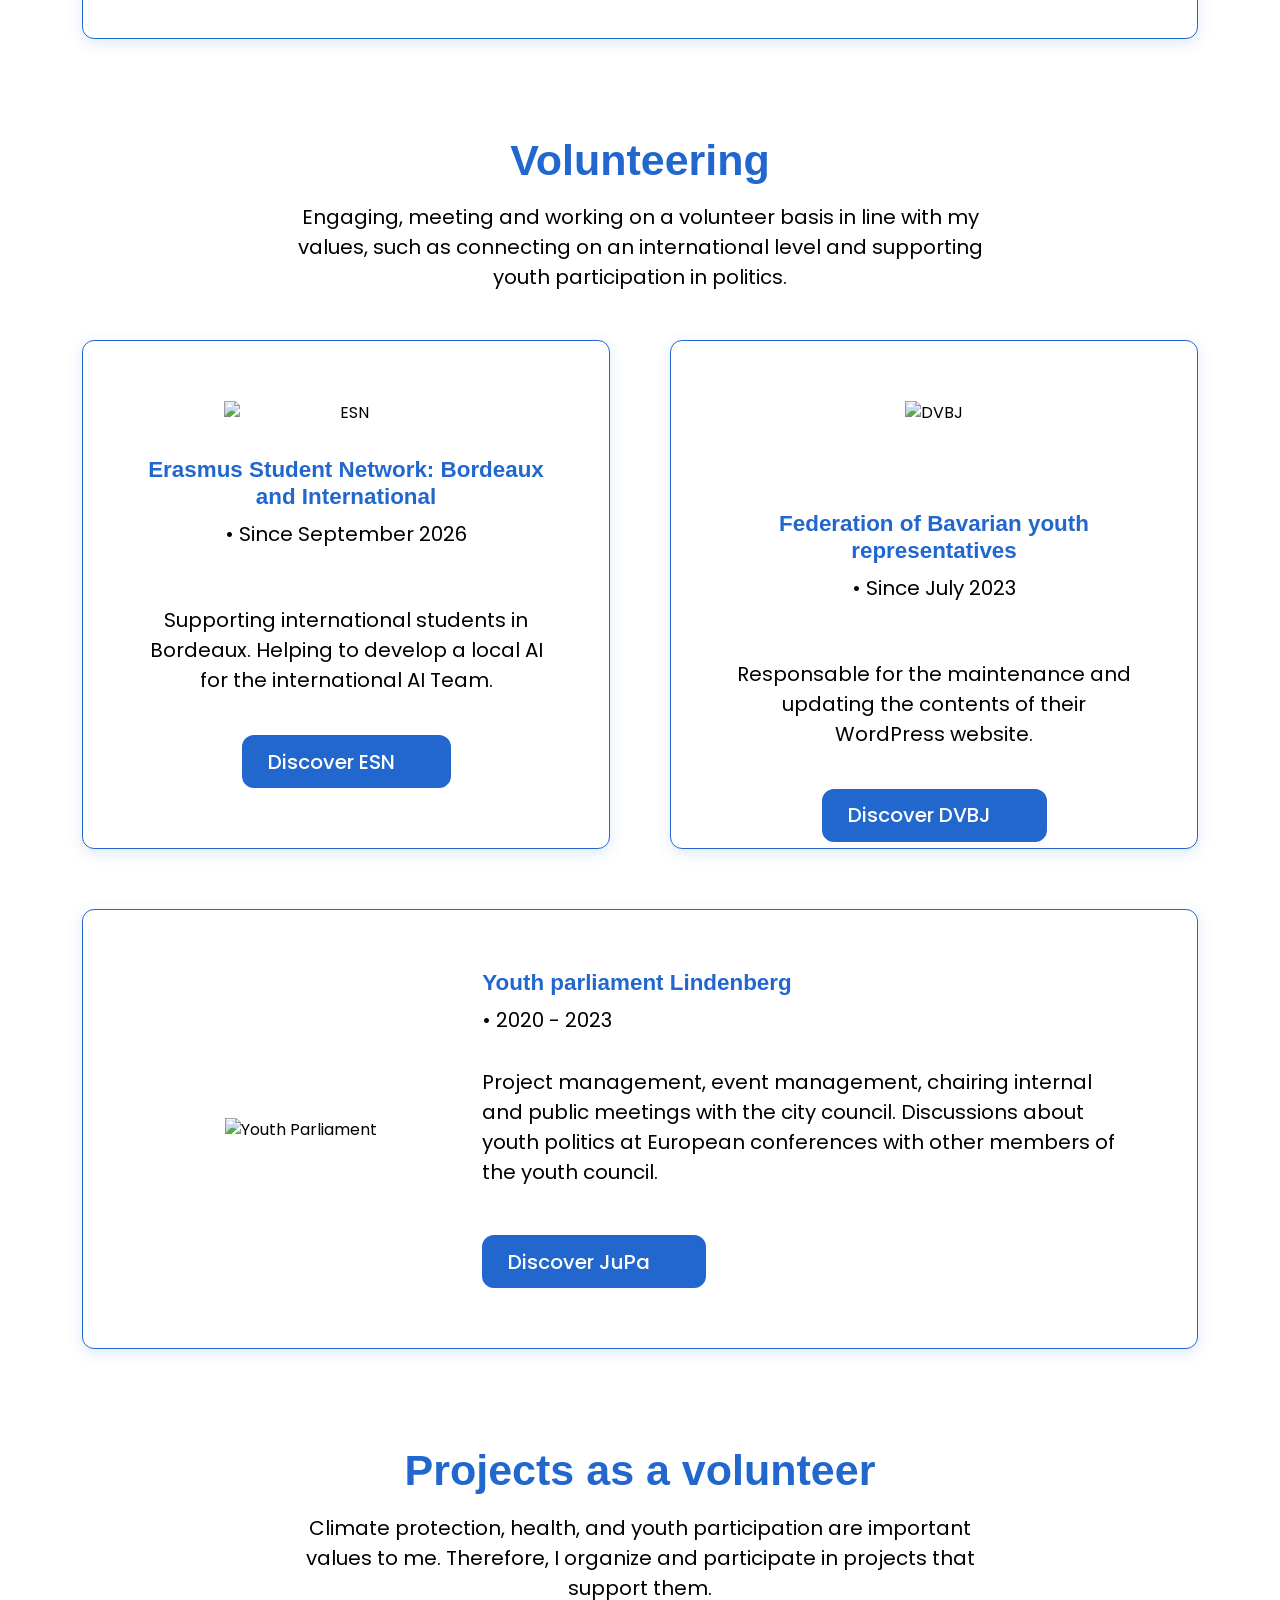
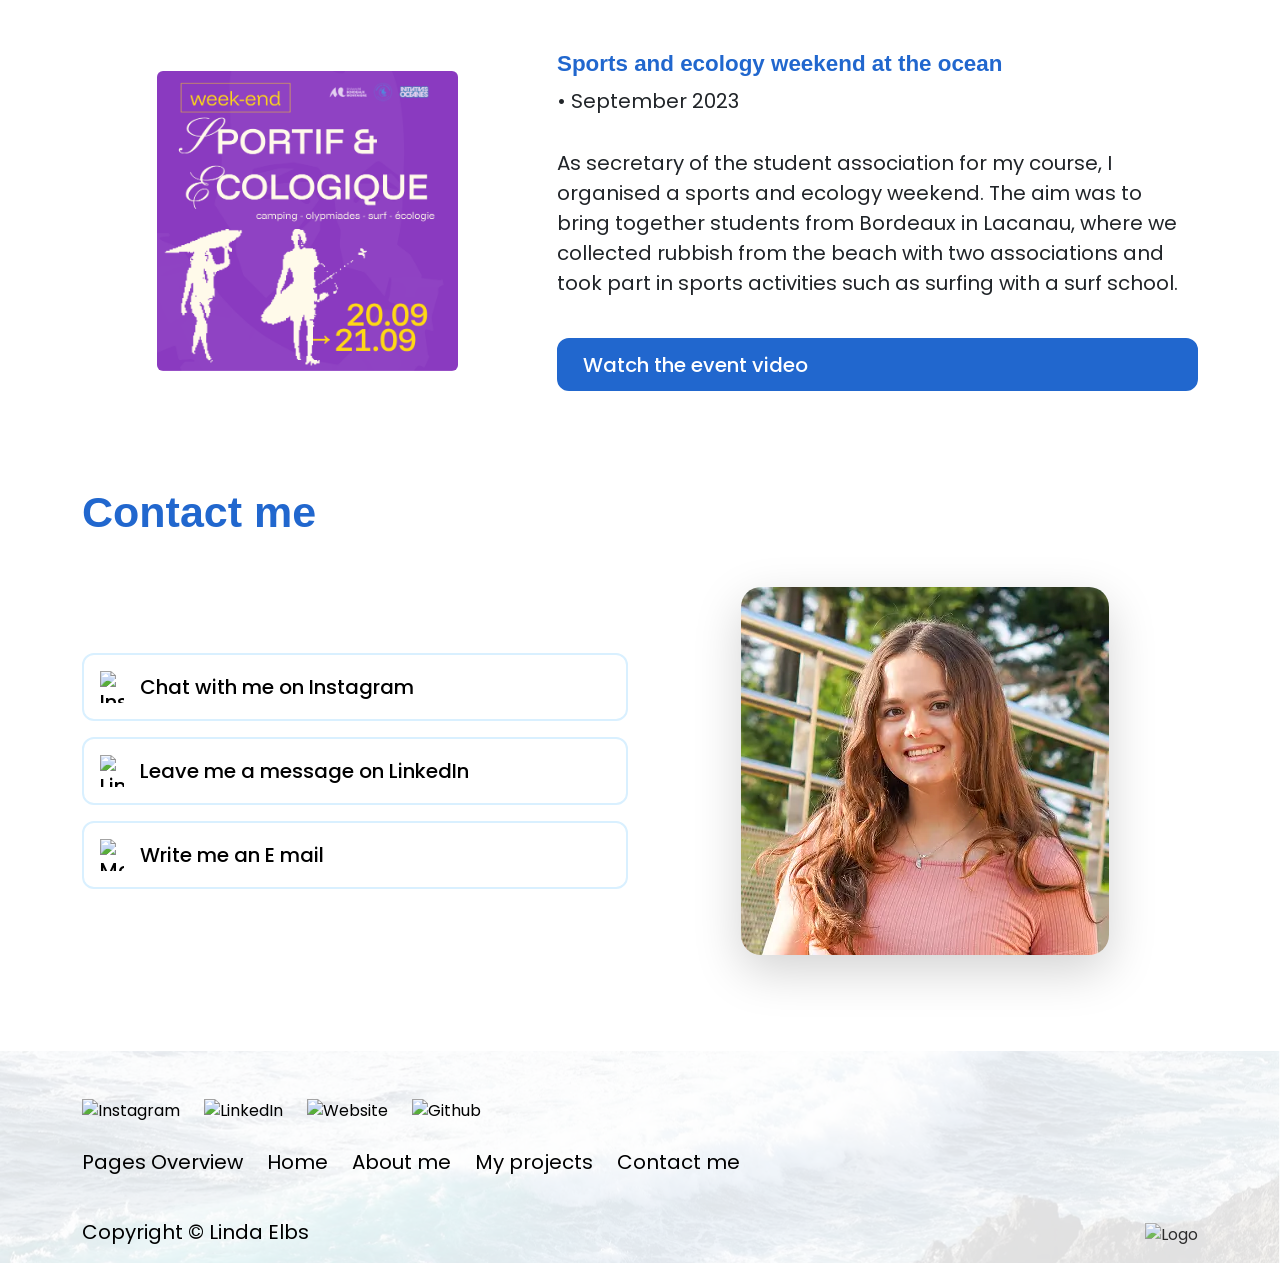
==== commit 4a23e6b3: "update images text translation" ====
--- a/index.html
+++ b/index.html
@@ -135,7 +135,7 @@
                 <div class="project-card">
                     <div class="row align-items-center">
                         <div class="col-md-4 text-center">
-                            <img src="img/placeholder-img.svg" alt="Data Analysis" class="img-fluid">
+                            <img src="img/mentalhealthaiicon.svg" alt="Data Analysis" class="img-fluid">
                         </div>
                         <div class="col-md-8">
                             <div class="content-gap-30">
@@ -159,7 +159,7 @@
                 <div class="project-card">
                     <div class="row align-items-center flex-row-reverse">
                         <div class="col-md-4 text-center">
-                            <img src="img/placeholder-img.svg" alt="Backend Project" class="img-fluid">
+                            <img src="img/marmithonicon.svg" alt="Backend Project" class="img-fluid">
                         </div>
                         <div class="col-md-8">
                             <div class="content-gap-30">
@@ -182,7 +182,7 @@
                 <div class="project-card">
                     <div class="row align-items-center">
                         <div class="col-md-4 text-center">
-                            <img src="img/placeholder-img.svg" alt="Laravel" class="img-fluid">
+                            <img src="img/oceansideicon.svg" alt="Laravel" class="img-fluid">
                         </div>
                         <div class="col-md-8">
                             <div class="content-gap-30">
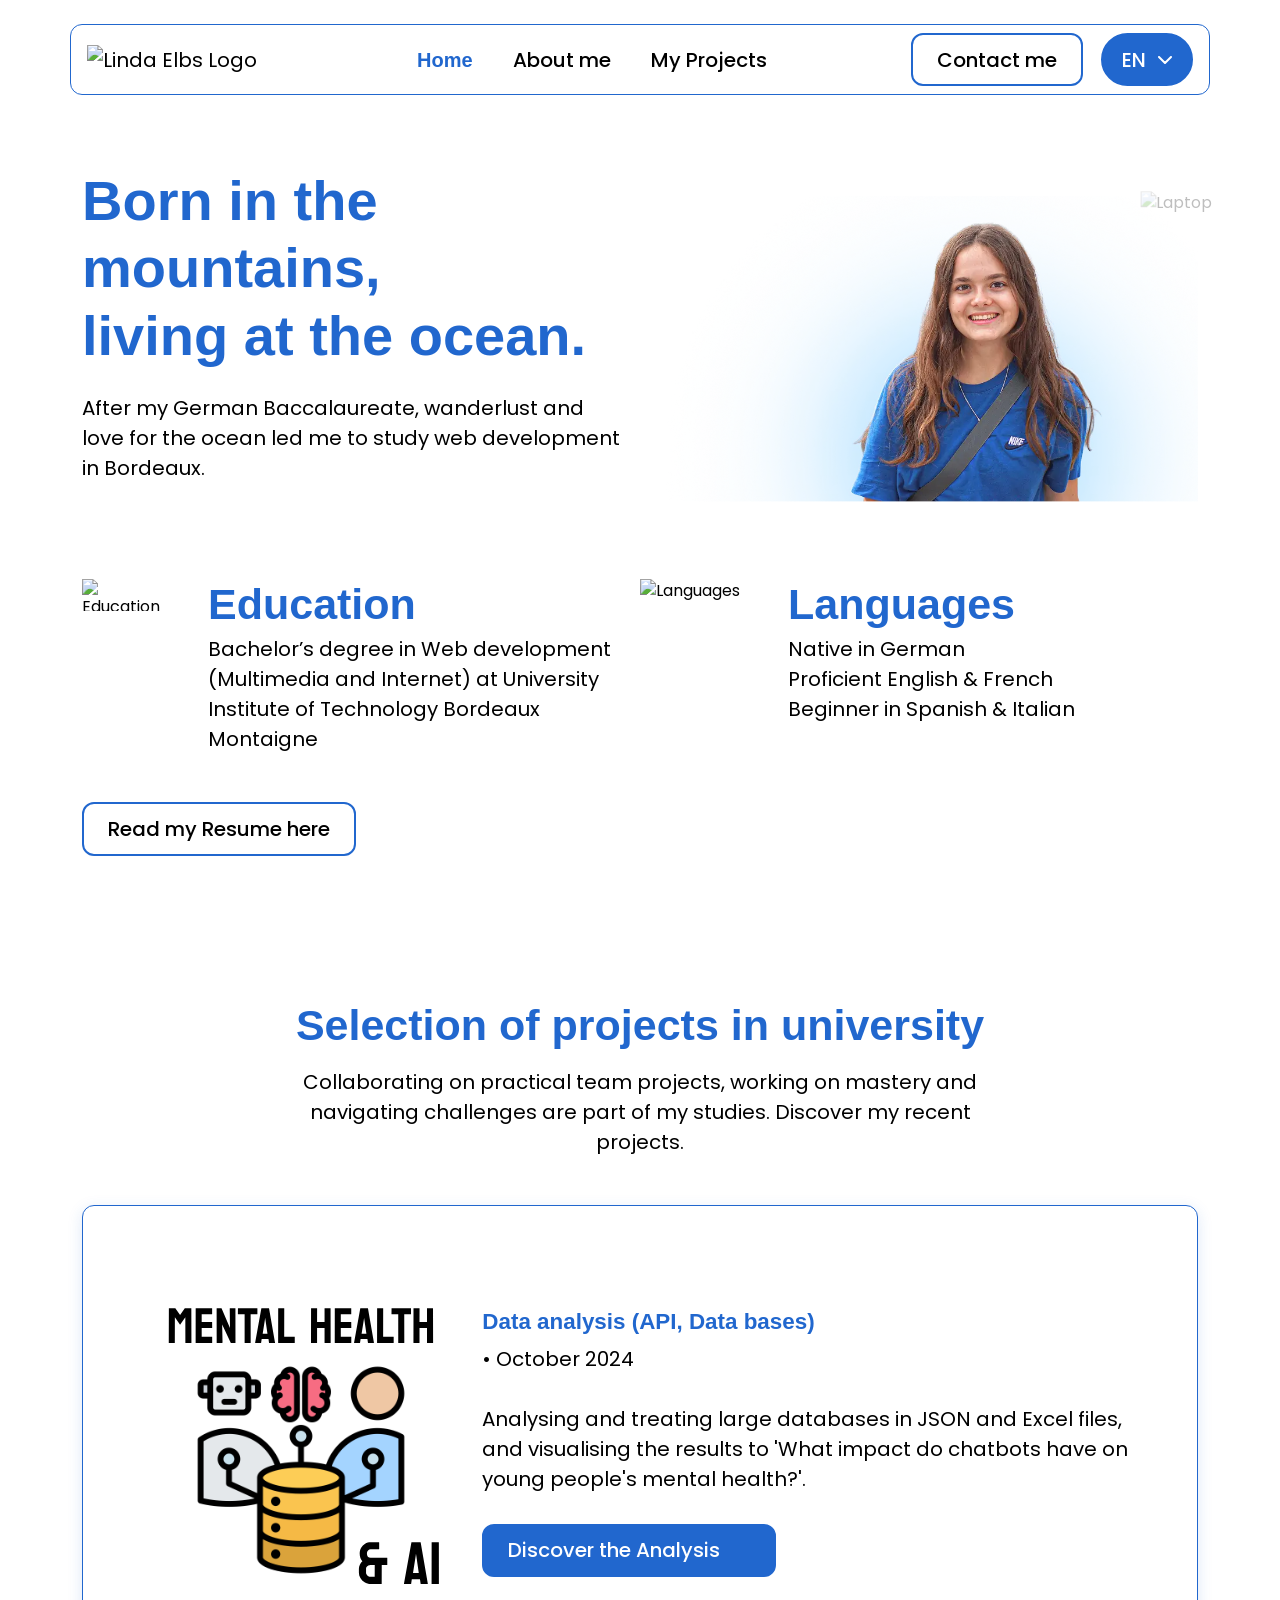
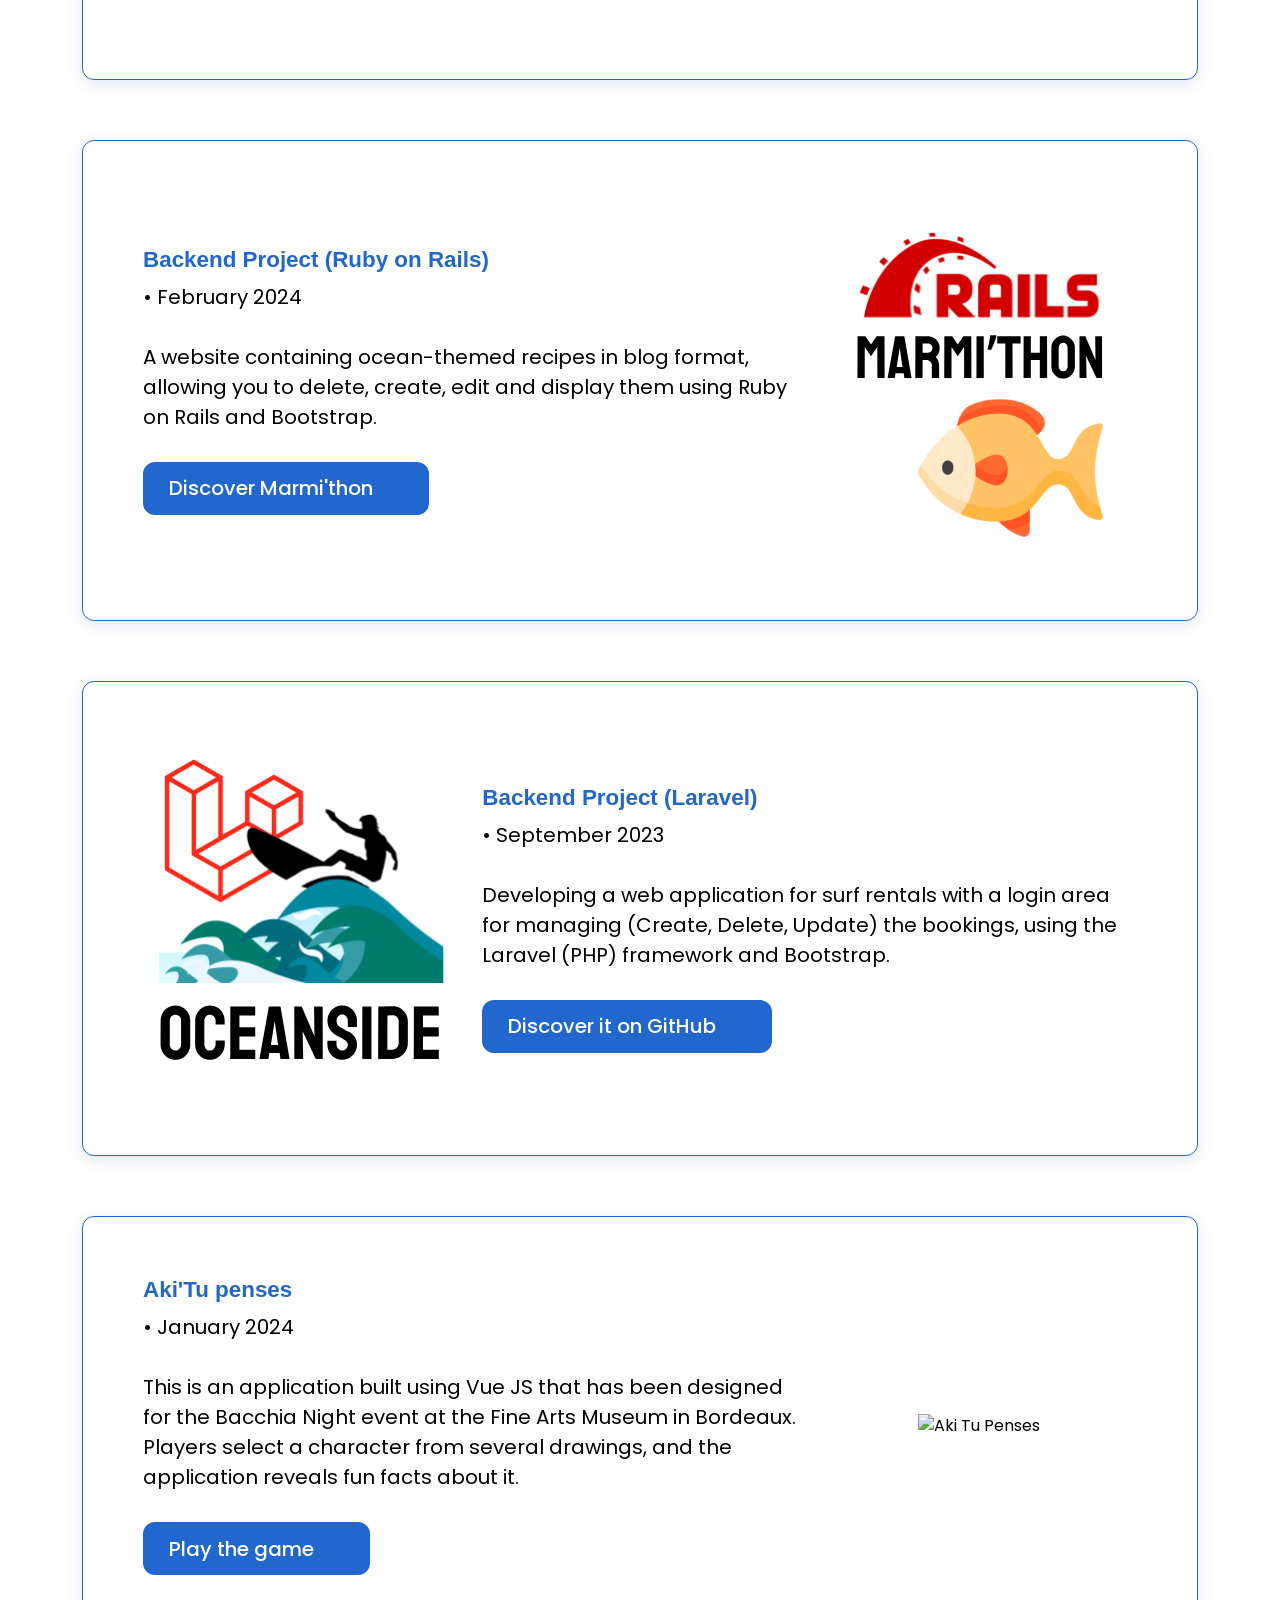
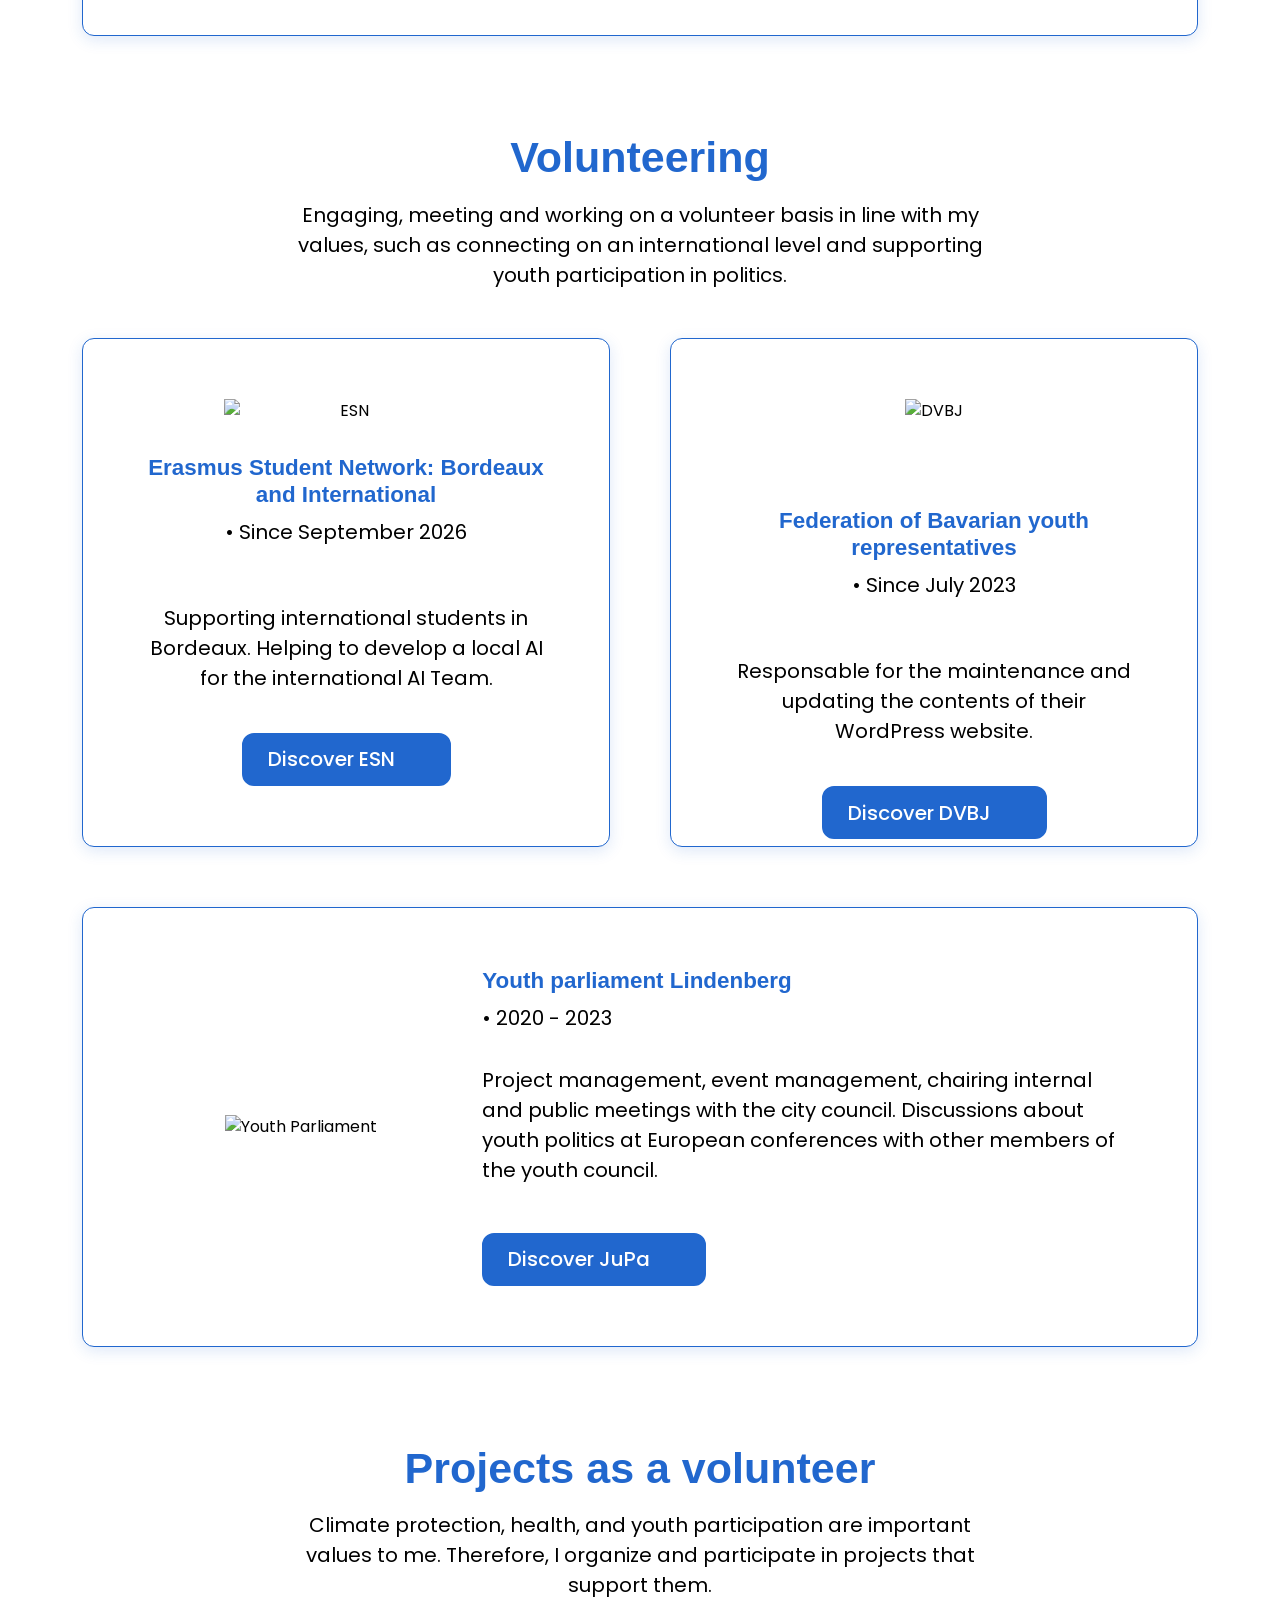
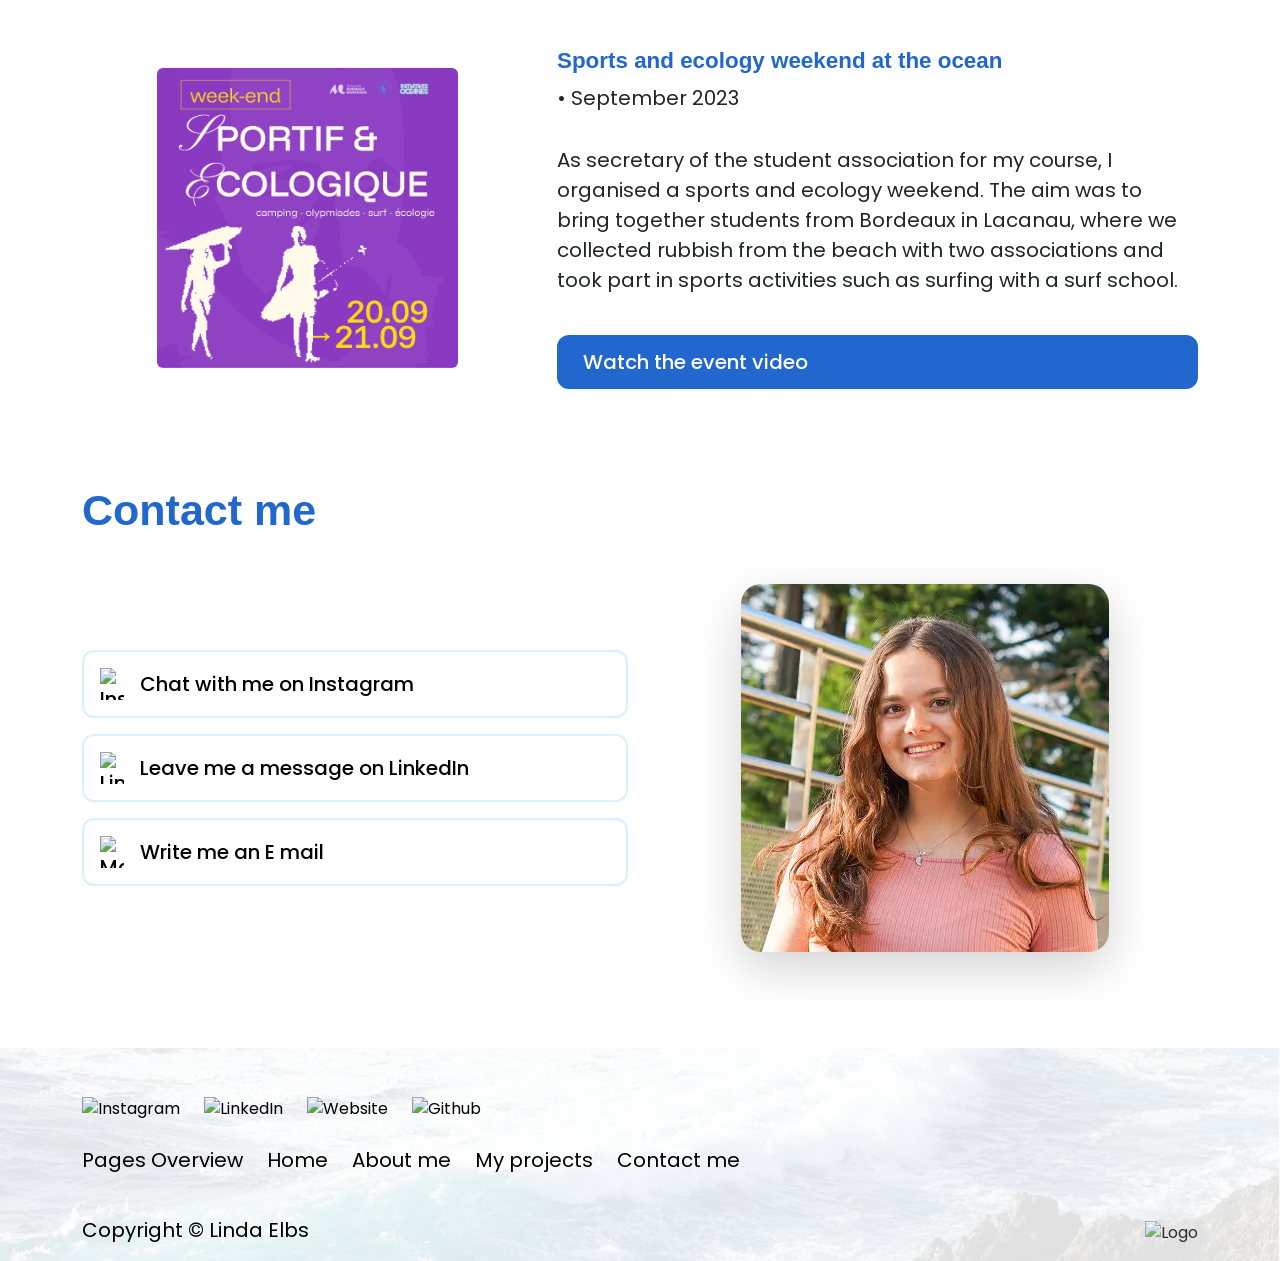
==== commit 16f1766b: "refactor navbar and project sections for improved layout and responsiveness" ====
--- a/index.html
+++ b/index.html
@@ -28,7 +28,7 @@
 </head>
 
 <body>
-    <nav class="navbar navbar-expand-lg sticky-top">
+    <nav class="navbar navbar-expand-lg sticky-top px-3 px-lg-0">
         <div class="container navbar-framed">
             <a class="navbar-brand" href="#">
                 <img src="img/logo.svg" alt="Linda Elbs Logo">
@@ -50,7 +50,7 @@
                     </li>
                 </ul>
             </div>
-            <div class="d-none d-lg-block d-flex align-items-center gap-2">
+            <div class="d-none d-lg-flex align-items-center gap-2">
                 <a href="#contact" class="btn" data-i18n="nav-contact">Contact me</a>
                 <div class="lang-dropdown">
                     <button class="lang-toggle" id="langToggle" onclick="toggleLangMenu()">
@@ -91,8 +91,8 @@
 
                     <div class="row mb-5 mt-5">
                         <div class="col-md-6 mb-4 mb-md-0">
-                            <div class="d-flex align-items-start gap-5">
-                                <img src="img/education.svg" alt="Education" height="100">
+                            <div class="d-flex flex-column flex-sm-row align-items-center align-items-sm-start text-center text-sm-start gap-3 gap-md-5">
+                                <img src="img/education.svg" alt="Education" class="mb-2 mb-sm-0" height="100">
                                 <div>
                                     <h2 class="mb-1" data-i18n="edu-title">Education</h2>
                                     <p class="mb-0" data-i18n="edu-desc">Bachelor’s degree in Web development
@@ -102,8 +102,8 @@
                             </div>
                         </div>
                         <div class="col-md-6">
-                            <div class="d-flex align-items-start gap-5">
-                                <img src="img/languages.svg" alt="Languages" height="100">
+                            <div class="d-flex flex-column flex-sm-row align-items-center align-items-sm-start text-center text-sm-start gap-3 gap-md-5">
+                                <img src="img/languages.svg" alt="Languages" class="mb-2 mb-sm-0" height="100">
                                 <div>
                                     <h2 class="mb-1" data-i18n="lang-title">Languages</h2>
                                     <p class="mb-0" data-i18n="lang-desc">Native in German<br>Proficient English &
@@ -355,7 +355,7 @@
                             <img src="img/instagram.svg" alt="Instagram" width="24">
                             <span data-i18n="contact-insta">Chat with me on Instagram</span>
                         </a>
-                        <a href="https://www.linkedin.com/in/lindaelbs/"
+                        <a href="https://www.linkedin.com/in/linda-elbs/"
                             class="btn btn-outline-primary btn-custom d-flex align-items-center gap-3 text-start p-3 w-100">
                             <img src="img/linkedin.svg" alt="LinkedIn" width="24">
                             <span data-i18n="contact-linkedin">Leave me a message on LinkedIn</span>
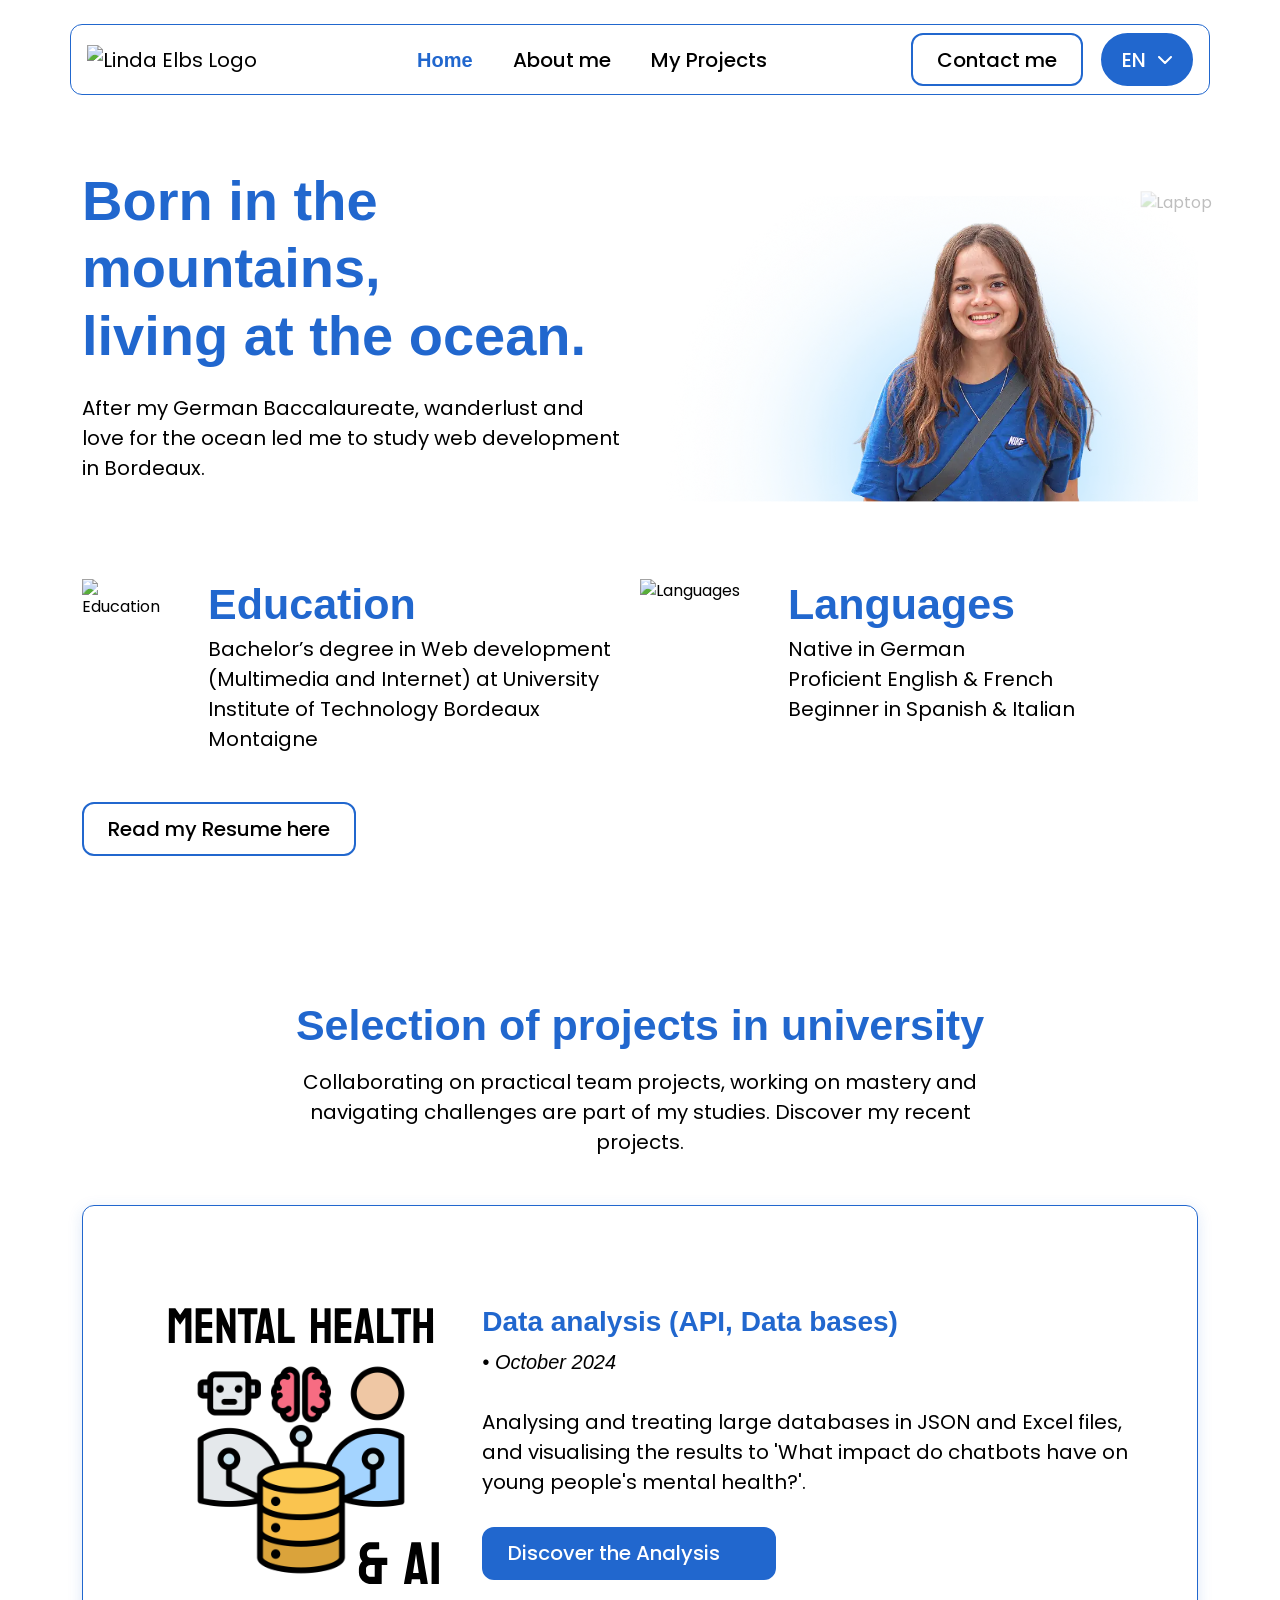
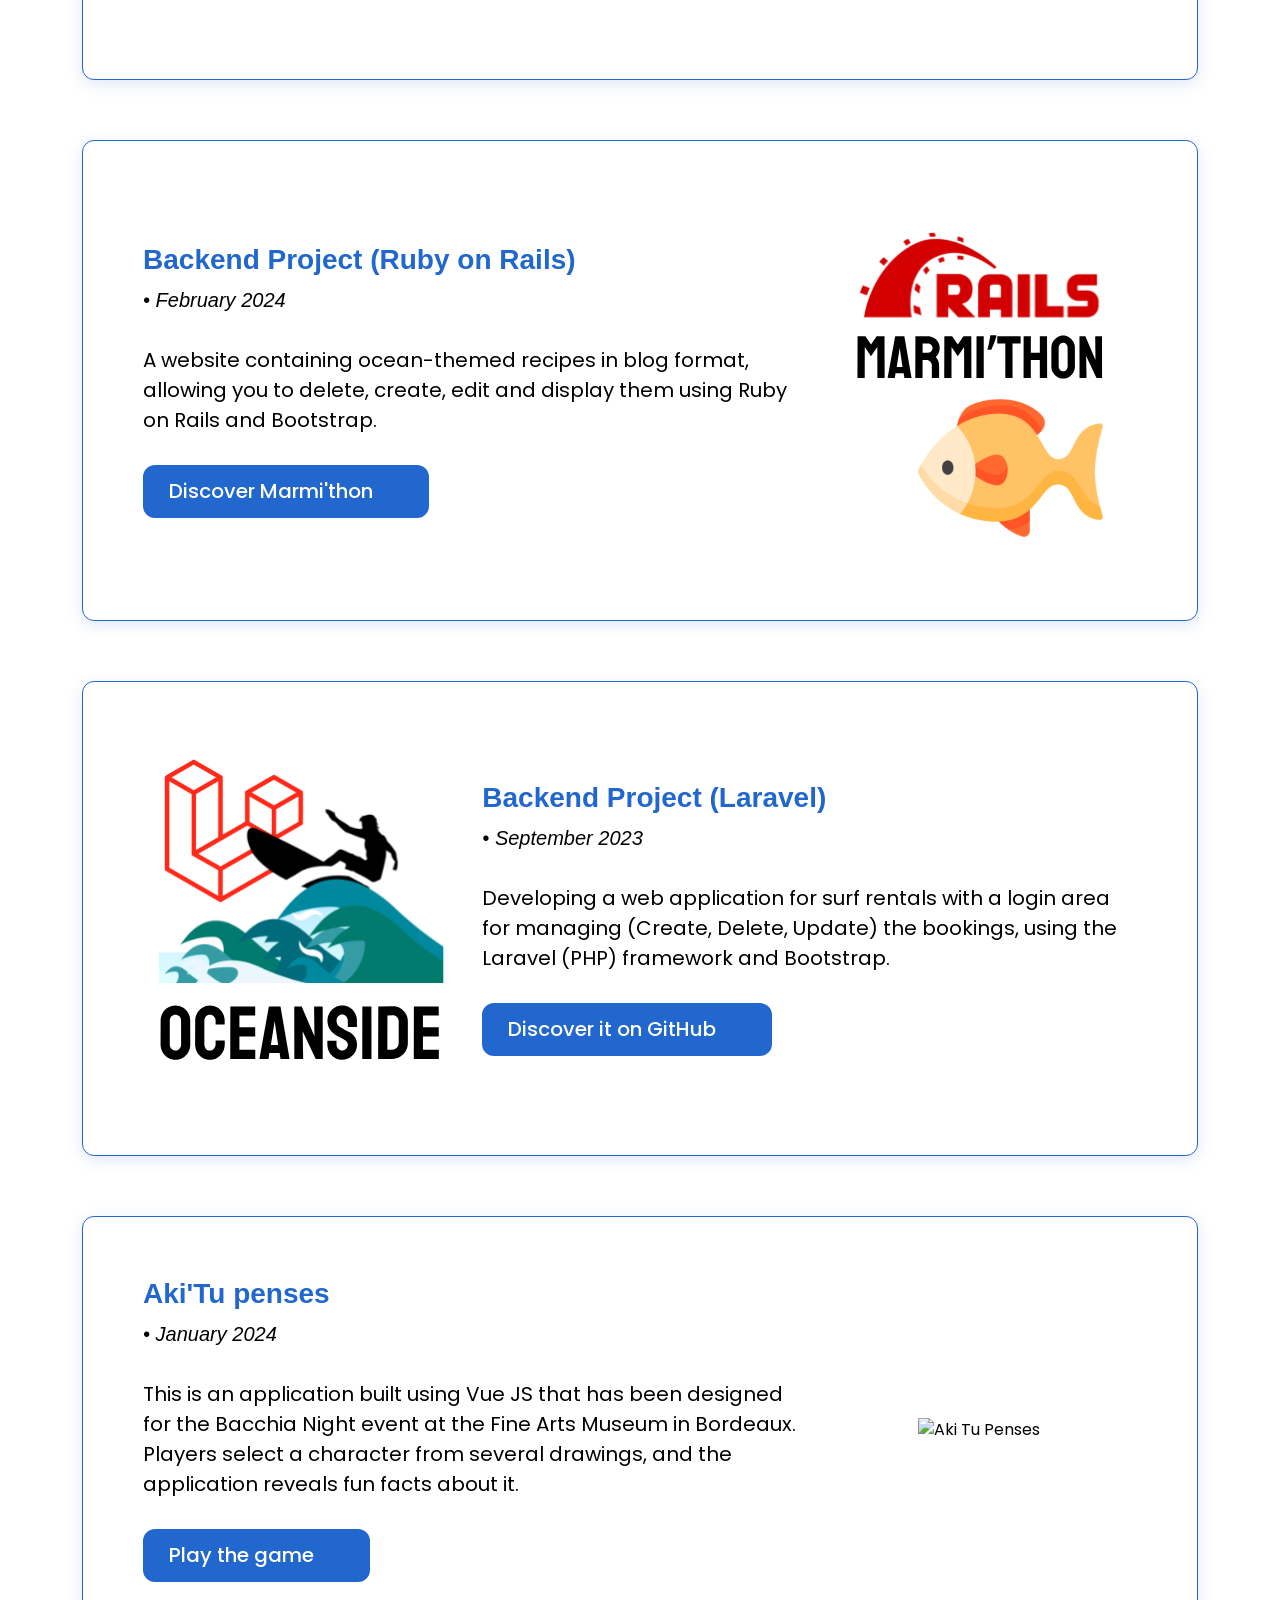
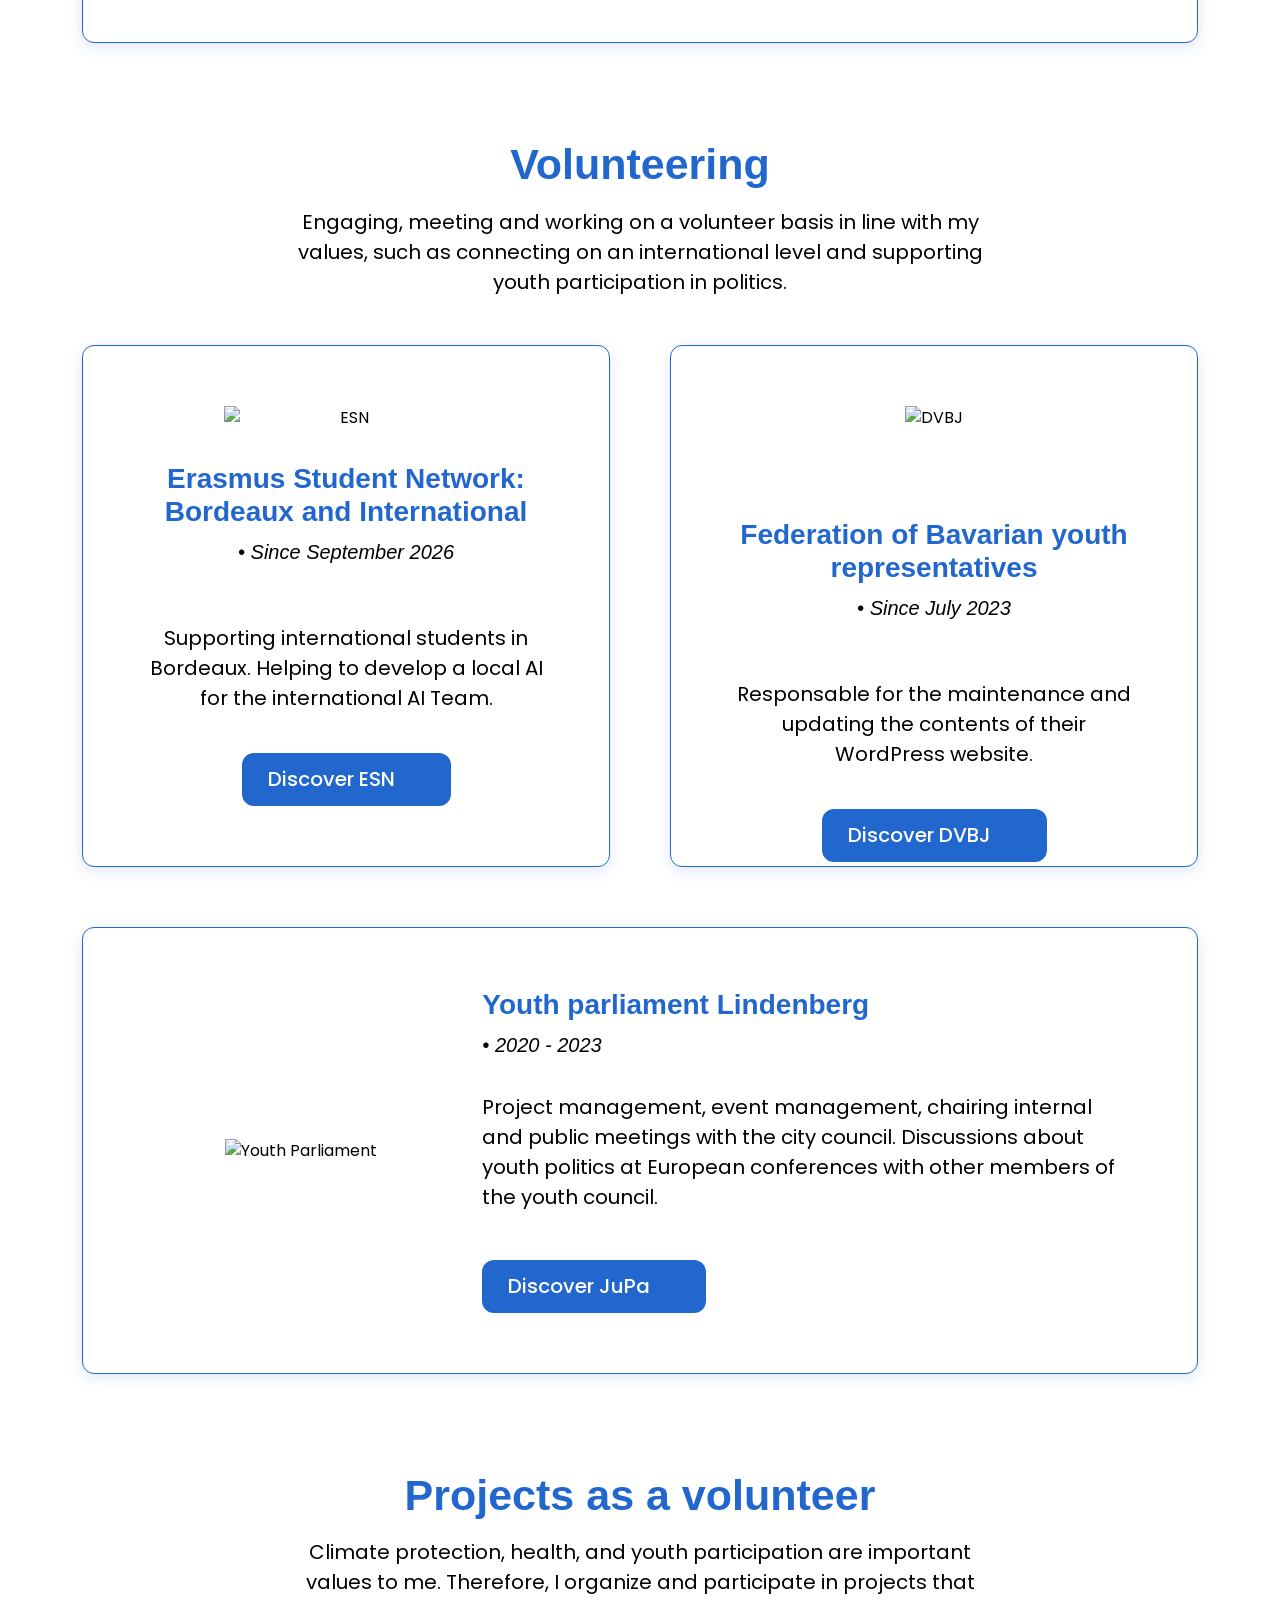
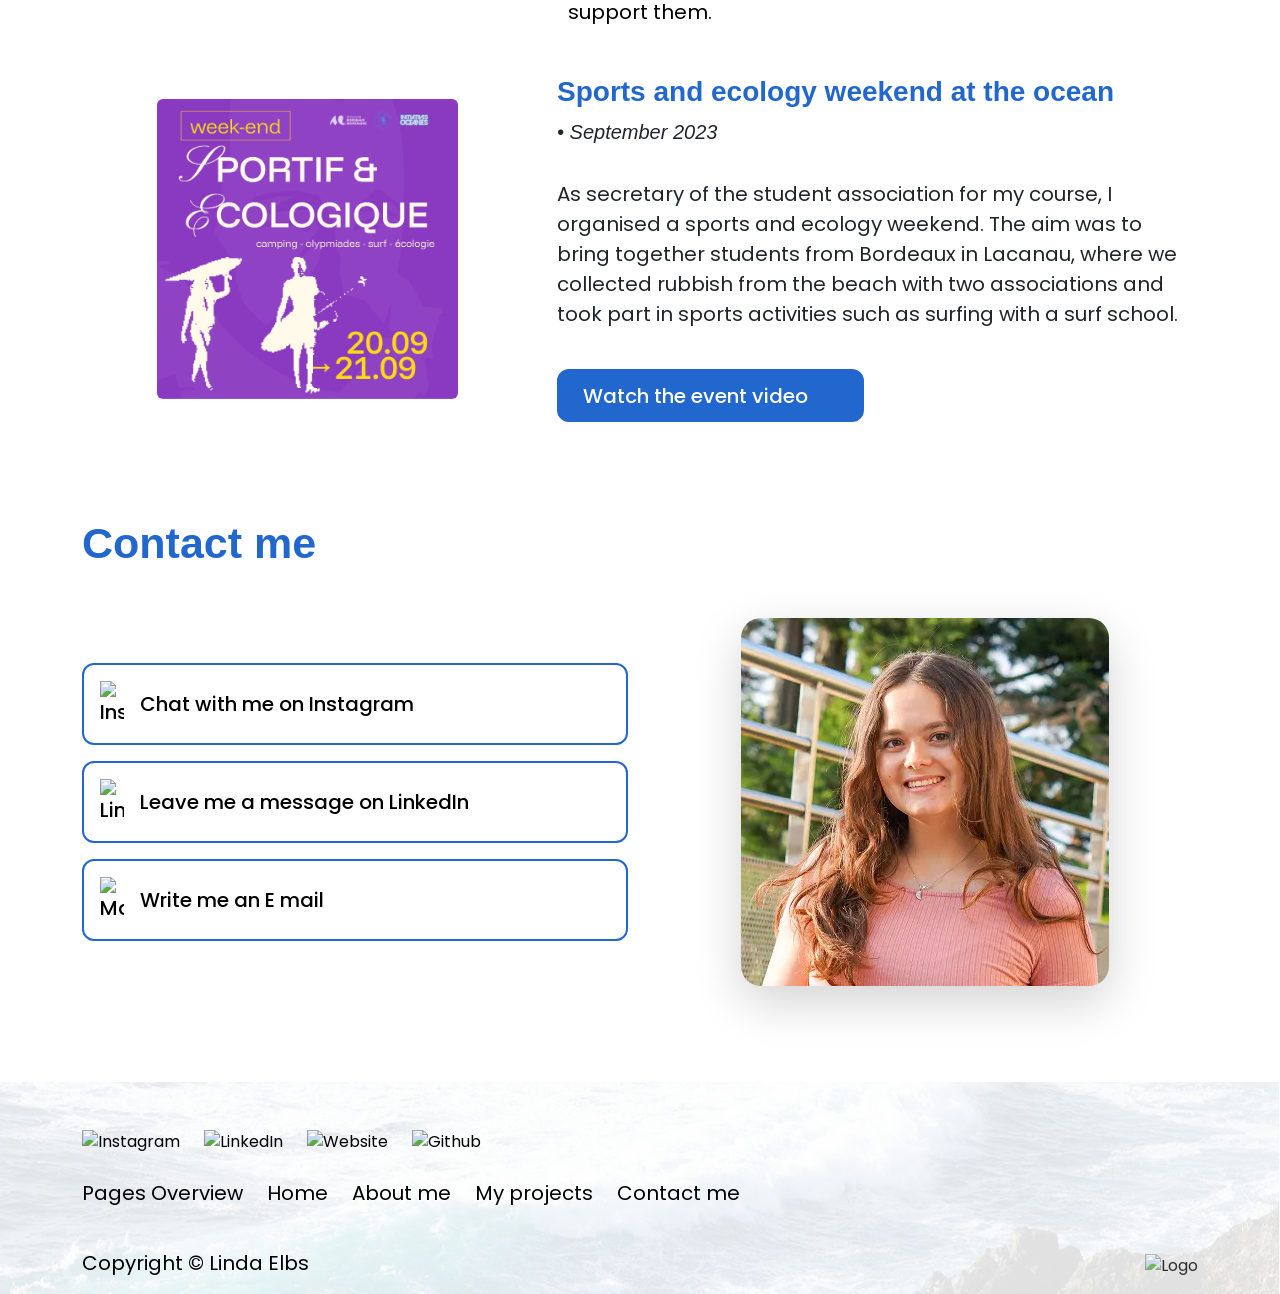
==== commit 14f425bd: "update layout and alignment for hero section and project cards for better responsiveness" ====
--- a/index.html
+++ b/index.html
@@ -72,10 +72,10 @@
         <section id="about" class="hero-section py-5">
             <div class="container">
                 <div class="row align-items-center">
-                    <div class="col-lg-6">
+                    <div class="col-lg-6 text-center text-lg-start">
                         <h1 class="display-4 mb-4" data-i18n="hero-title">Born in the mountains,<br>living at the ocean.
                         </h1>
-                        <p class="mb-5" data-i18n="hero-desc">
+                        <p class="mb-5 mx-auto mx-lg-0" data-i18n="hero-desc">
                             After my German Baccalaureate, my passion for the ocean and France led me to study in
                             Bordeaux.
                         </p>
@@ -112,7 +112,7 @@
                                 </div>
                             </div>
                         </div>
-                        <div class="mt-5">
+                        <div class="mt-5 text-center text-sm-start">
                             <a href="Linda_Elbs_CV.pdf" class="btn" data-i18n="resume-btn">Read my Resume here</a>
                         </div>
                     </div>
@@ -287,7 +287,7 @@
                                 <img src="img/jupa-logo.webp" alt="Youth Parliament"
                                     class="img-fluid mx-auto mb-3 mb-md-0 mh-80">
                             </div>
-                            <div class="col-md-8 h-100 text-left d-flex flex-column gap-4">
+                            <div class="col-md-8 h-100 text-center text-md-start d-flex flex-column align-items-center align-items-md-start gap-4">
                                 <div>
                                     <h4 class="mb-2" data-i18n="vol-jupa-title">Youth parliament Lindenberg</h4>
                                     <p class="mb-2 date" data-i18n="vol-jupa-date">• 2020 - 2022</p>
@@ -324,7 +324,7 @@
                         <img src="img/sportsecowe.webp" alt="Sportif & Ecologique" class="img-fluid rounded"
                             style="max-height: 300px;">
                     </div>
-                    <div class="col-md-7 d-flex flex-column gap-4">
+                    <div class="col-md-7 d-flex flex-column text-center text-md-start align-items-center align-items-md-start gap-4">
                         <div>
                             <h4 data-i18n="vol-eco-title">Sports and ecology weekend at the ocean</h4>
                             <p class="mb-2 date" data-i18n="vol-eco-date">• September 2023</p>
@@ -351,17 +351,17 @@
                 <div class="col-md-6 mb-5 mb-md-0">
                     <div class="d-flex flex-column gap-3">
                         <a href="https://www.instagram.com/lindaelbs.wvs/"
-                            class="btn btn-outline-primary btn-custom d-flex align-items-center gap-3 text-start p-3 w-100">
+                            class="btn btn-outline-primary btn-custom d-flex align-items-center justify-content-center justify-content-md-start gap-3 p-3 w-100">
                             <img src="img/instagram.svg" alt="Instagram" width="24">
                             <span data-i18n="contact-insta">Chat with me on Instagram</span>
                         </a>
                         <a href="https://www.linkedin.com/in/linda-elbs/"
-                            class="btn btn-outline-primary btn-custom d-flex align-items-center gap-3 text-start p-3 w-100">
+                            class="btn btn-outline-primary btn-custom d-flex align-items-center justify-content-center justify-content-md-start gap-3 p-3 w-100">
                             <img src="img/linkedin.svg" alt="LinkedIn" width="24">
                             <span data-i18n="contact-linkedin">Leave me a message on LinkedIn</span>
                         </a>
                         <a href="mailto:lindaelbs@gmail.com"
-                            class="btn btn-outline-primary btn-custom d-flex align-items-center gap-3 text-start p-3 w-100">
+                            class="btn btn-outline-primary btn-custom d-flex align-items-center justify-content-center justify-content-md-start gap-3 p-3 w-100">
                             <img src="img/mail.svg" alt="Mail" width="24">
                             <span data-i18n="contact-mail">Write me an E mail</span>
                         </a>
@@ -383,8 +383,8 @@
 
         <div class="container position-relative z-1">
             <div class="row align-items-end">
-                <div class="col-md-8">
-                    <div class="d-flex gap-4 mb-4">
+                <div class="col-md-8 text-center text-md-start">
+                    <div class="d-flex justify-content-center justify-content-md-start gap-4 mb-4">
                         <a href="https://www.instagram.com/lindaelbs.wvs/"><img src="img/instagram.svg" alt="Instagram"
                                 width="30"></a>
                         <a href="https://www.linkedin.com/in/lindaelbs/"><img src="img/linkedin.svg" alt="LinkedIn"
@@ -393,7 +393,7 @@
                         <a href="https://github.com/lindaocn"><img src="img/github.svg" alt="Github" width="30"></a>
                     </div>
 
-                    <div class="d-flex flex-wrap gap-4 mb-4 footer-links">
+                    <div class="d-flex flex-wrap justify-content-center justify-content-md-start gap-4 mb-4 footer-links">
                         <p data-i18n="footer-overview">Pages Overview</p>
                         <a href="#" data-i18n="footer-home">Home</a>
                         <a href="#about" data-i18n="footer-about">About me</a>
--- a/style.css
+++ b/style.css
@@ -45,7 +45,7 @@
 
 
 h4 {
-    font-size: 1.4rem;
+    font-size: 1.75rem;
     font-weight: 600;
     color: var(--primary-color);
 }
@@ -147,7 +147,15 @@
     display: flex;
     flex-direction: column;
     gap: 1.875rem;
-    align-items: flex-start;
+    align-items: center;
+    text-align: center;
+}
+
+@media (min-width: 768px) {
+    .content-gap-30 {
+        align-items: flex-start;
+        text-align: left;
+    }
 }
 
 .text-primary-custom {
@@ -158,7 +166,7 @@
     border-radius: var(--border-radius);
 }
 
-img {
+nav img {
     max-width: 100%;
     height: 2rem;
 }
@@ -191,12 +199,14 @@
     max-width: 90%;
 }
 
+.date{
+    font-style: italic;
+}
+
 
 .btn-outline-primary.btn-custom {
     color: var(--text-color);
-    border: 2px solid var(--secondary-color);
-    border-color: var(--secondary-color);
-    background-color: transparent;
+    border: 2px solid var(--primary-color);
     border-radius: var(--border-radius);
     padding: 0.6rem 1.5rem;
 }
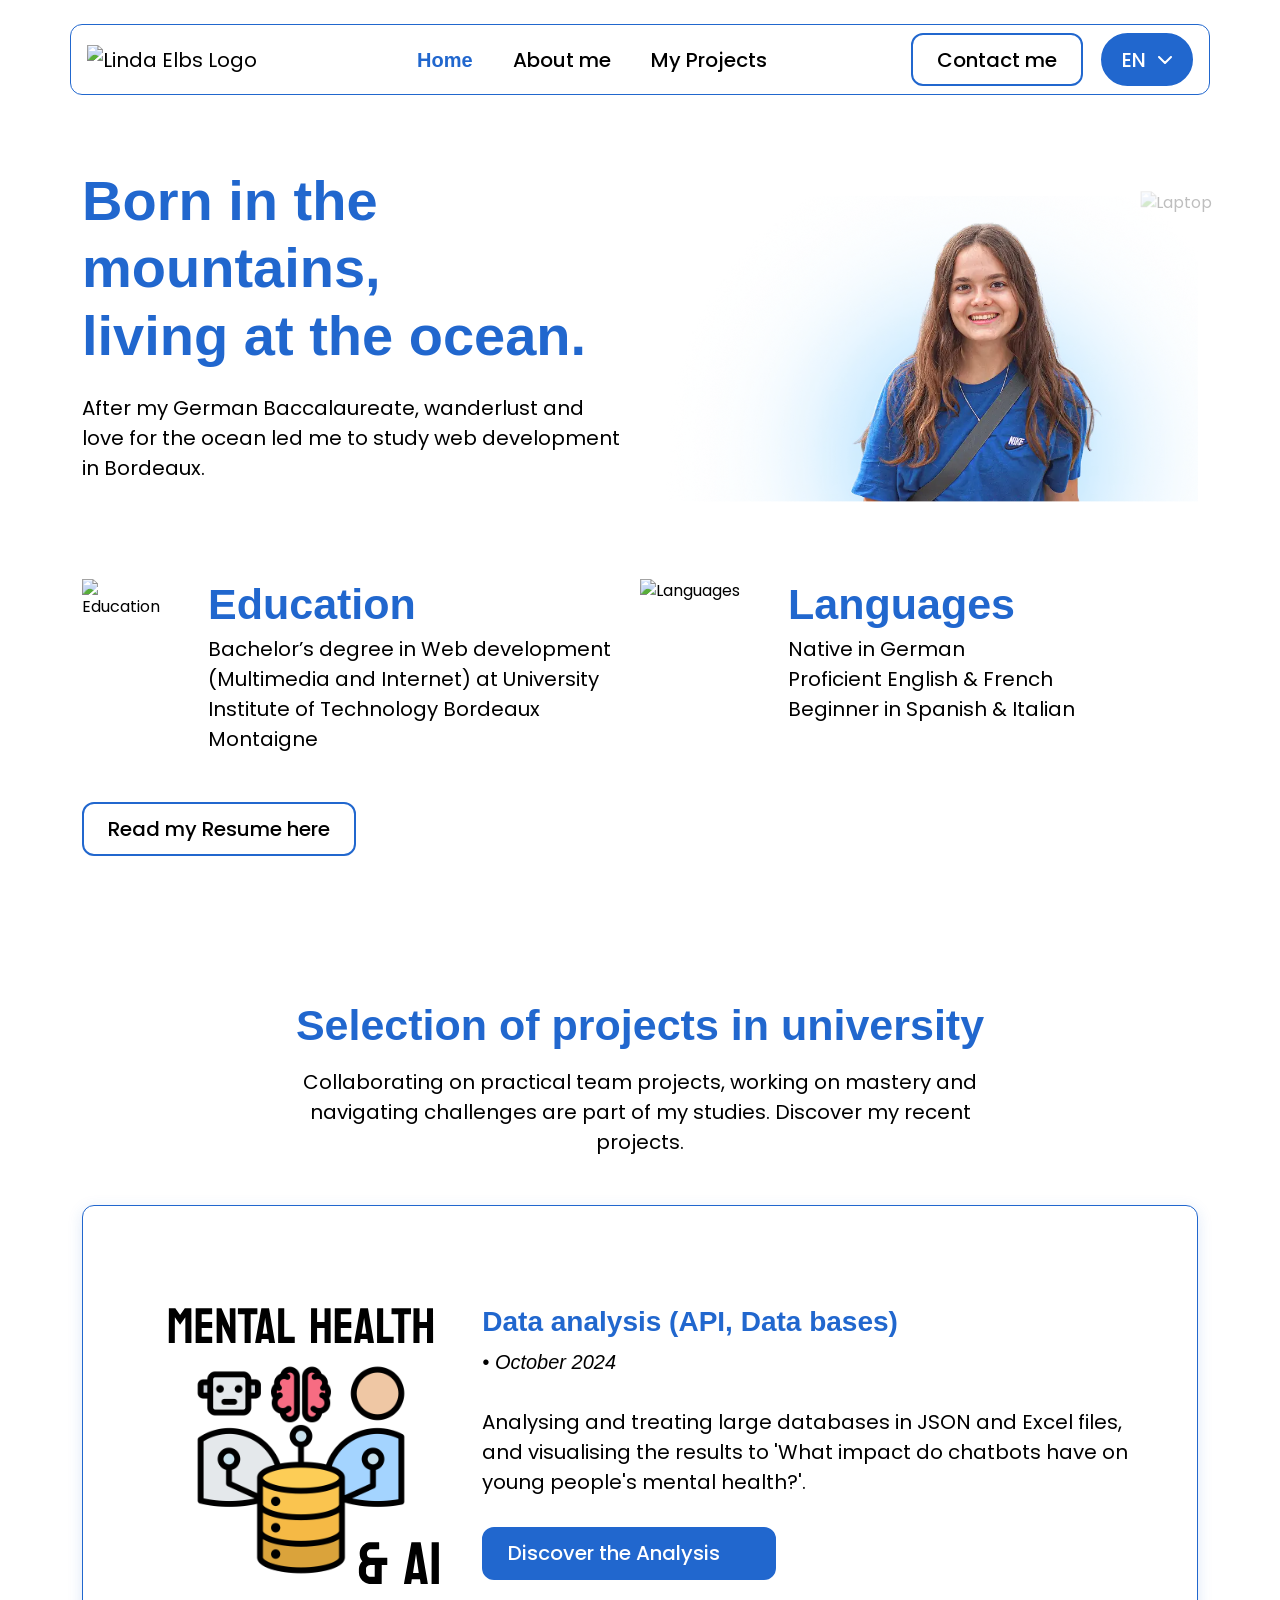
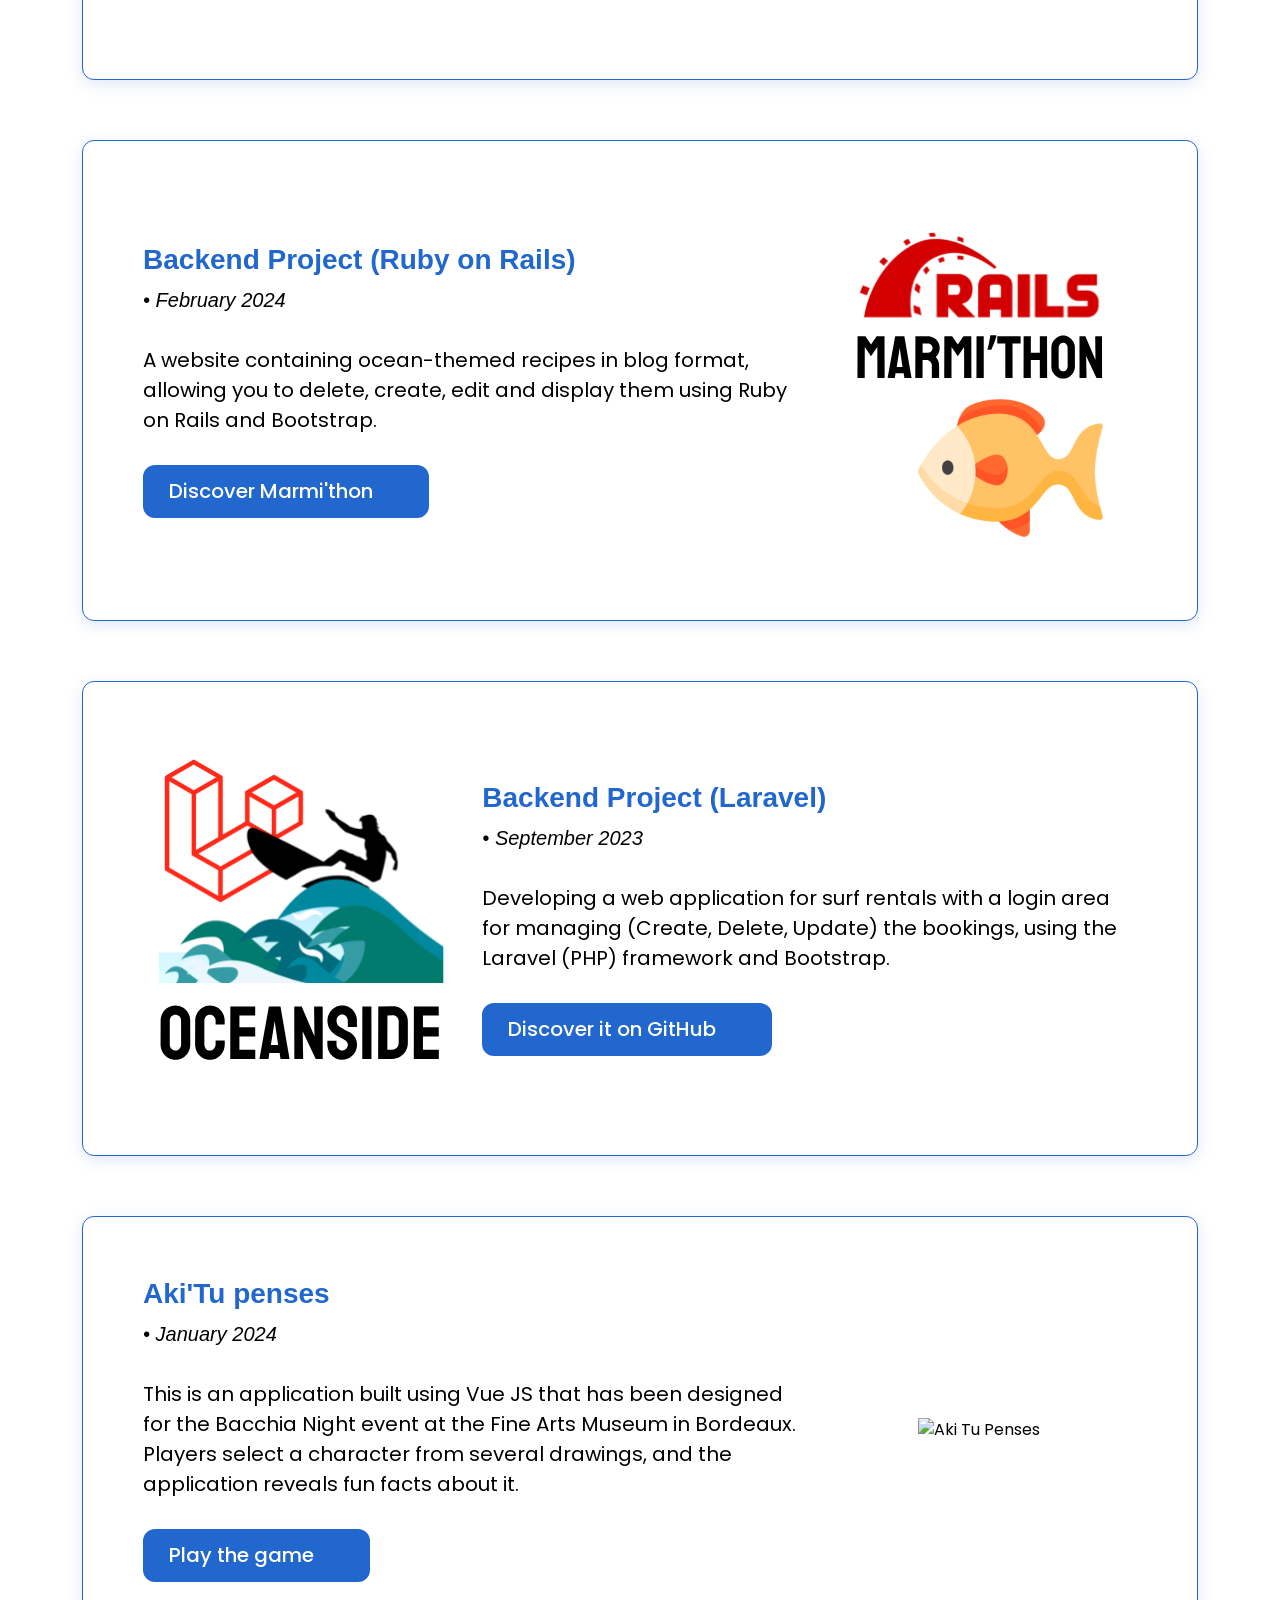
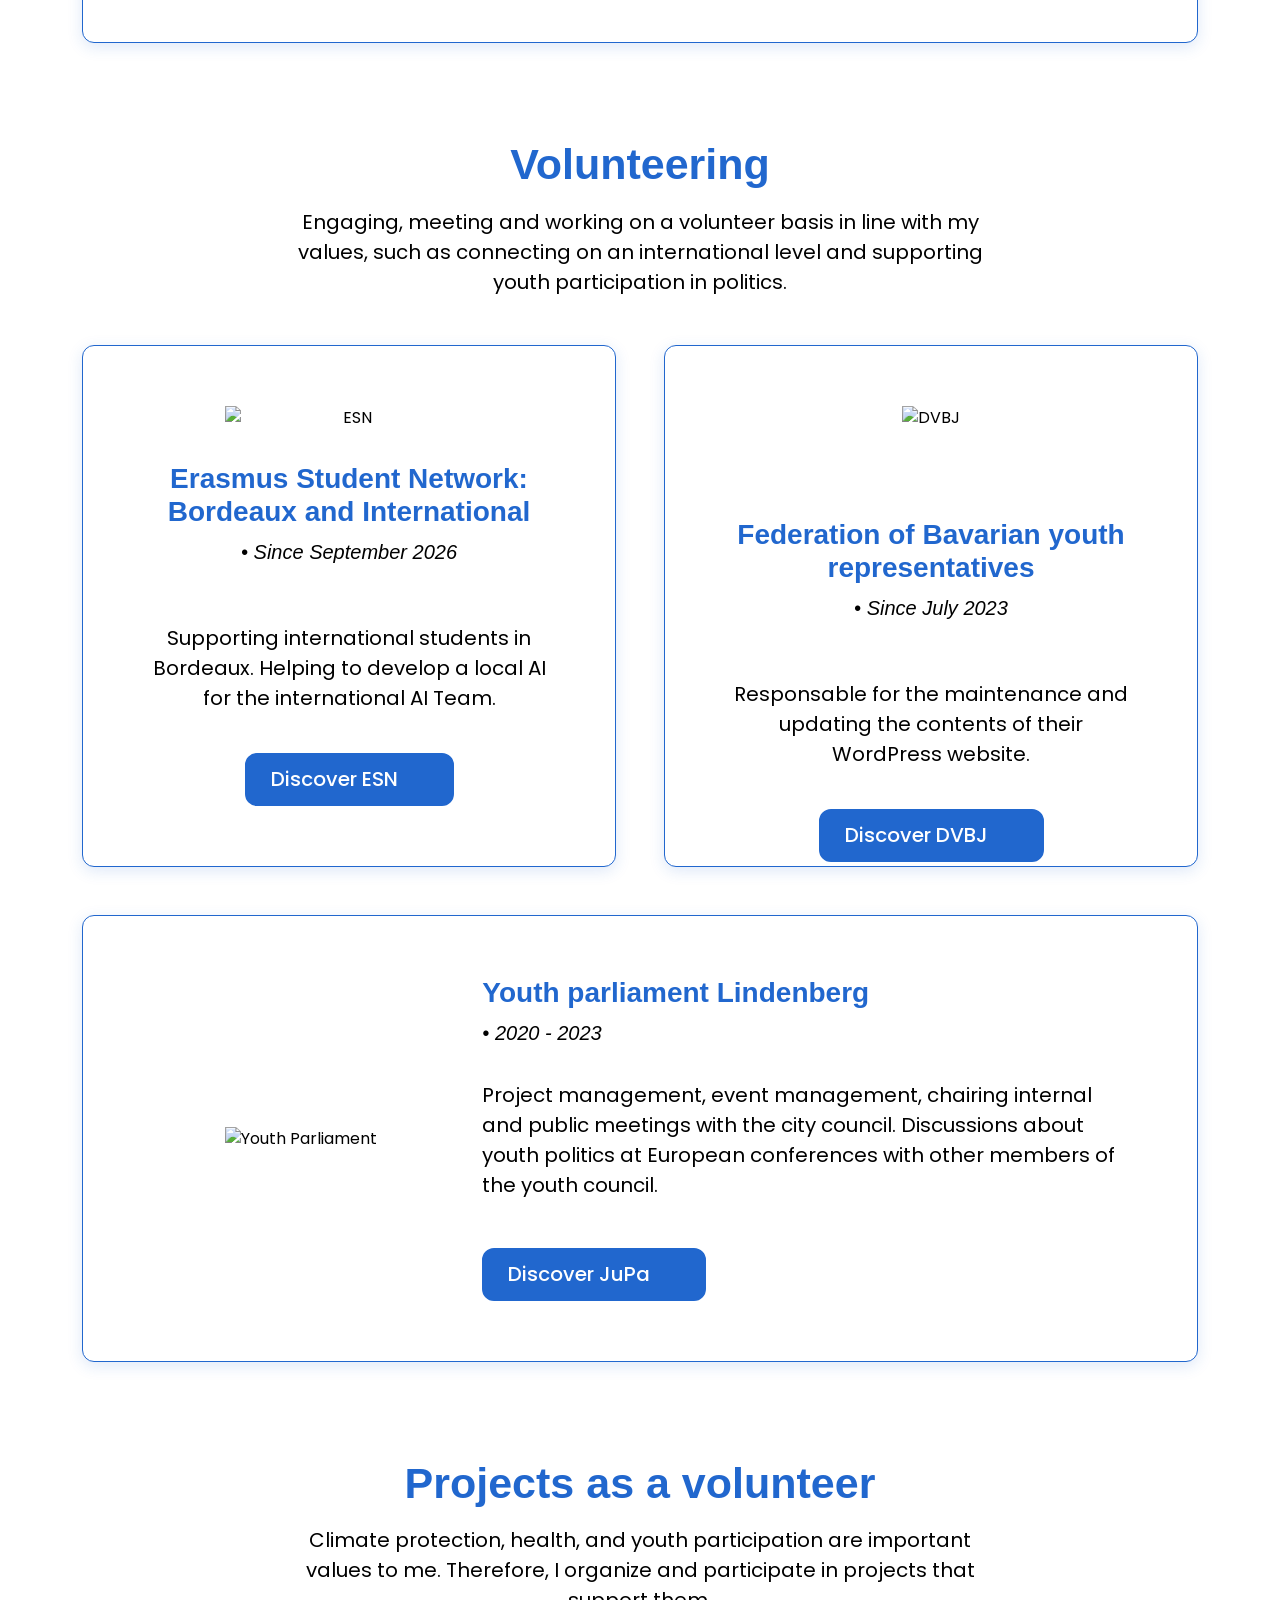
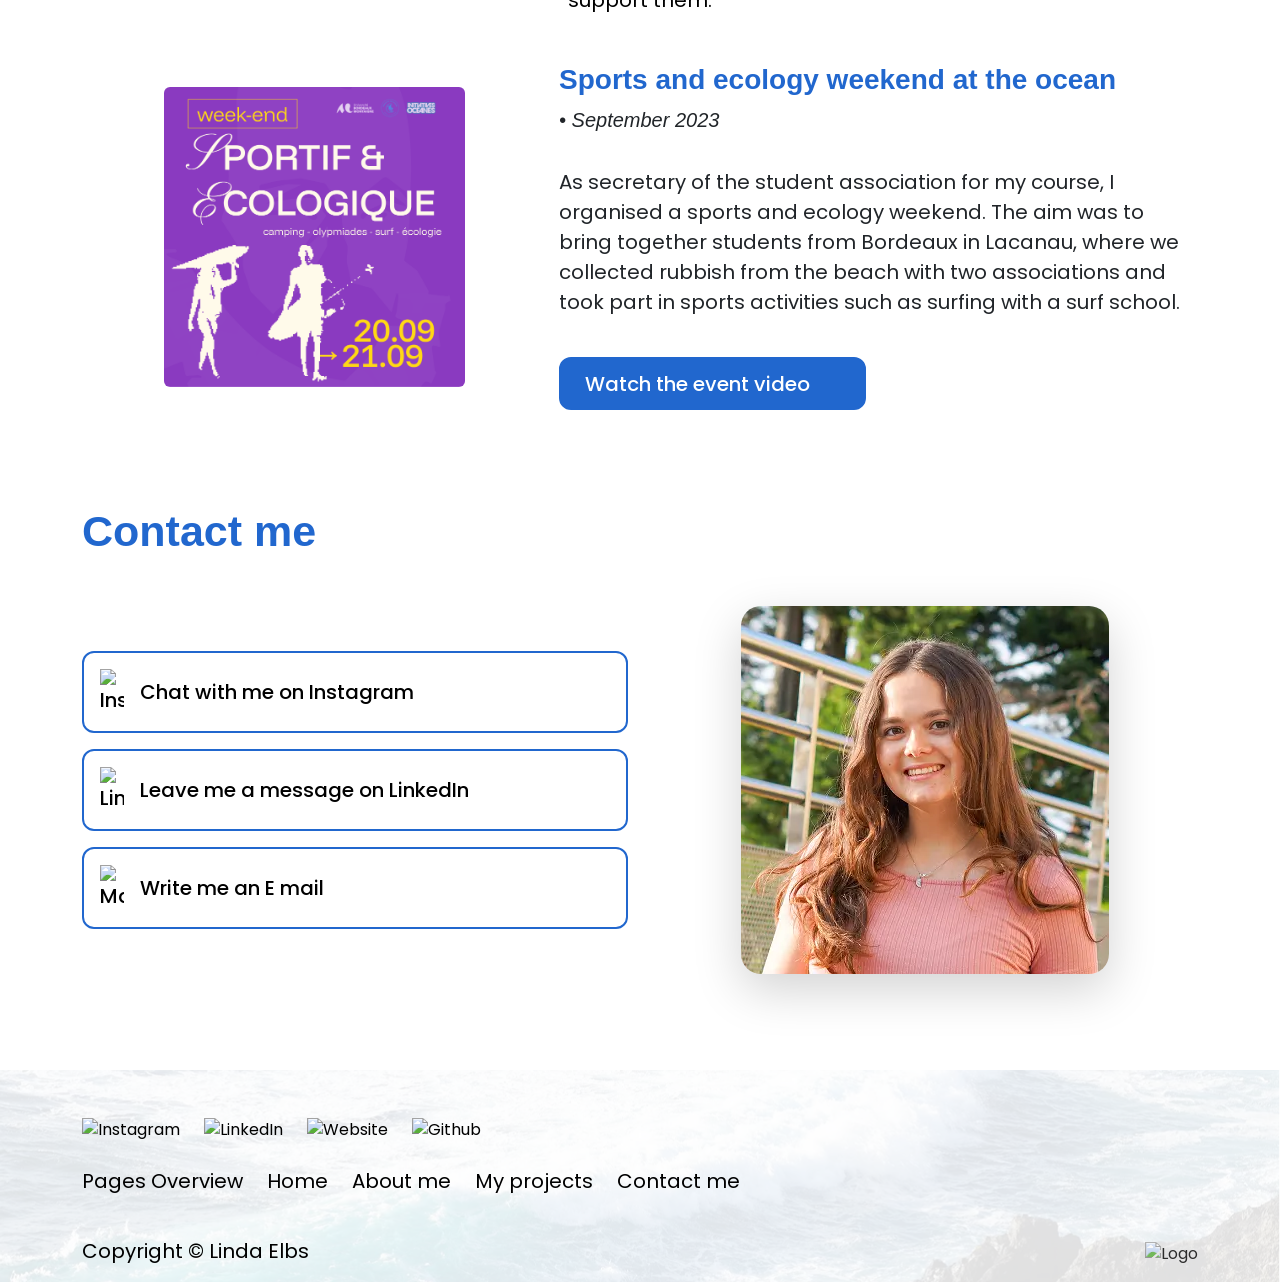
==== commit d799e22b: "update project card layout and alignment for improved responsiveness" ====
--- a/index.html
+++ b/index.html
@@ -241,7 +241,7 @@
                 </p>
             </div>
 
-            <div class="row" style="--bs-gutter-x: 3.75rem; --bs-gutter-y: 3.75rem;">
+            <div class="row gy-4 gy-md-5 gx-md-5">
                 <div class="col-md-6">
                     <div class="project-card h-100 text-center d-flex flex-column gap-3">
                         <img src="img/esn-logo.webp" alt="ESN" class="img-fluid mx-auto mb-3"
@@ -319,7 +319,7 @@
             </div>
 
             <div class="card border-0">
-                <div class="row align-items-center">
+                <div class="row align-items-center mx-0">
                     <div class="col-md-5 text-center">
                         <img src="img/sportsecowe.webp" alt="Sportif & Ecologique" class="img-fluid rounded"
                             style="max-height: 300px;">
